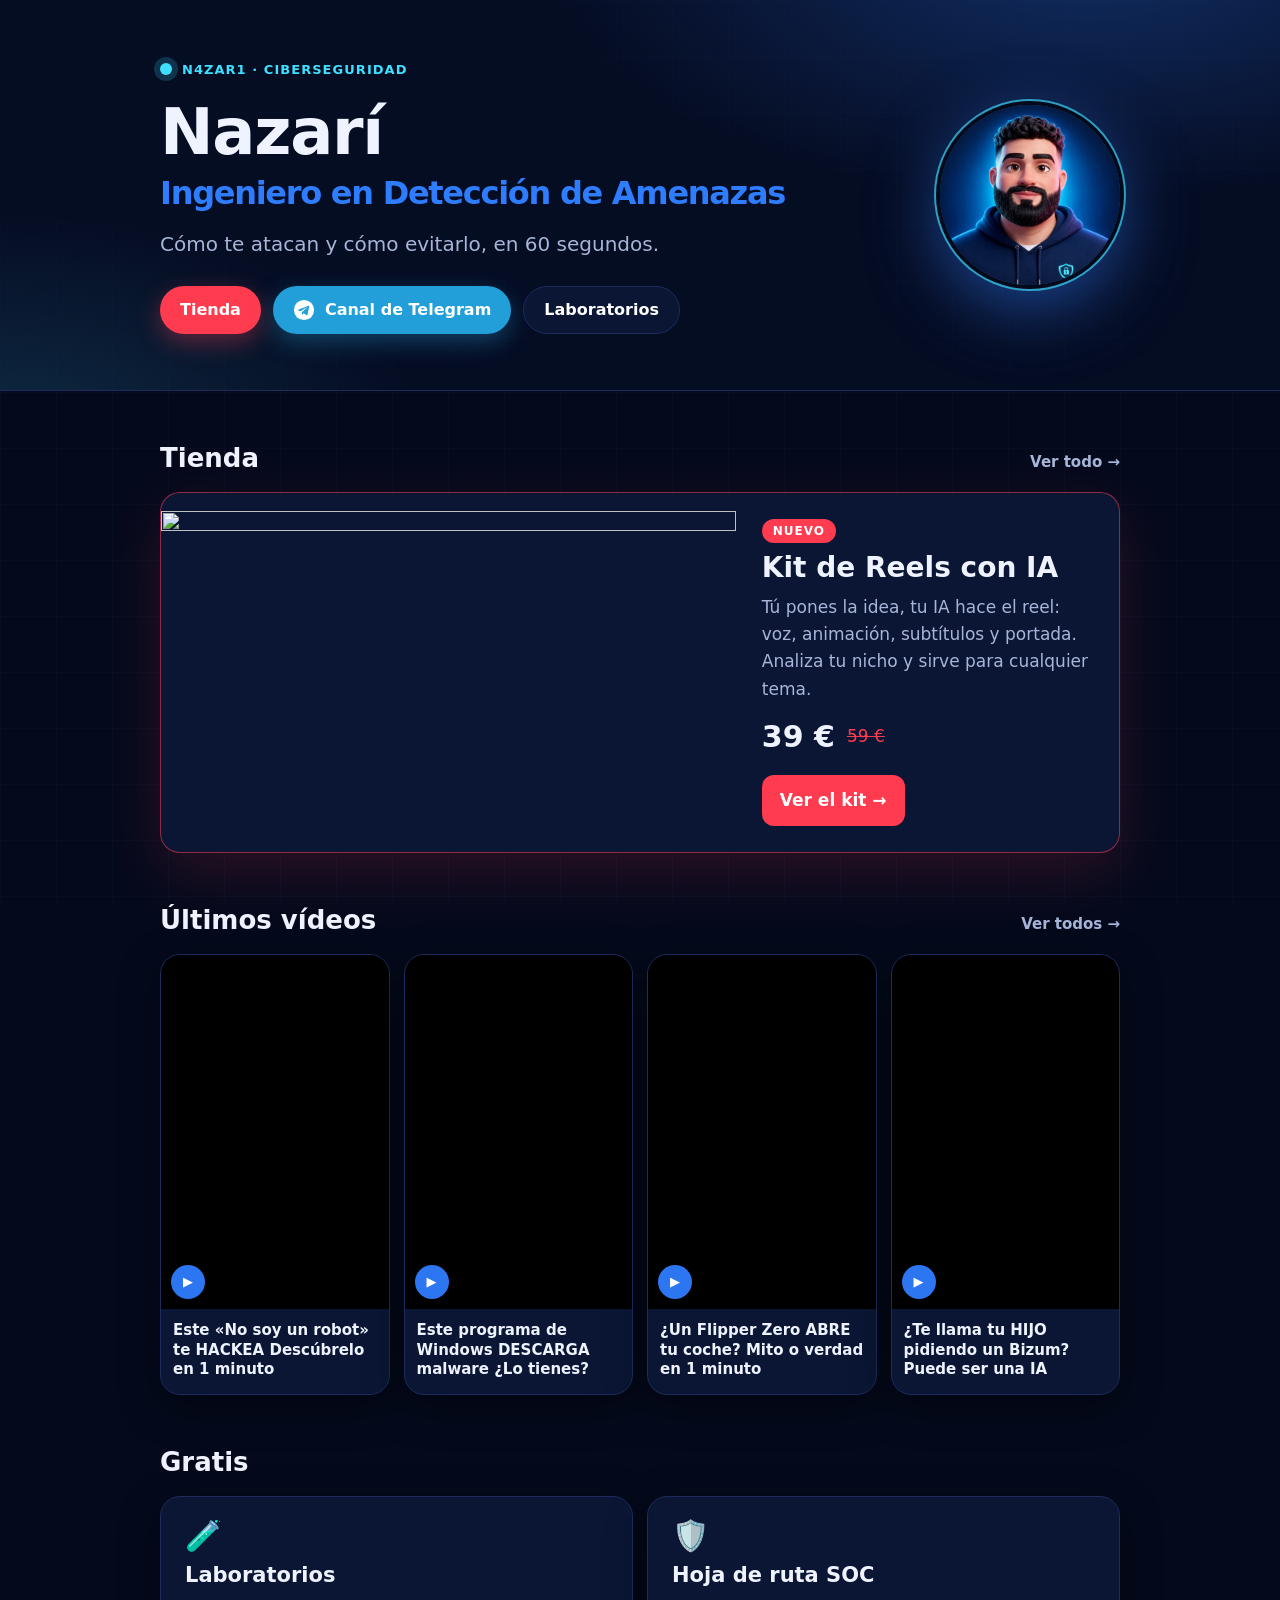
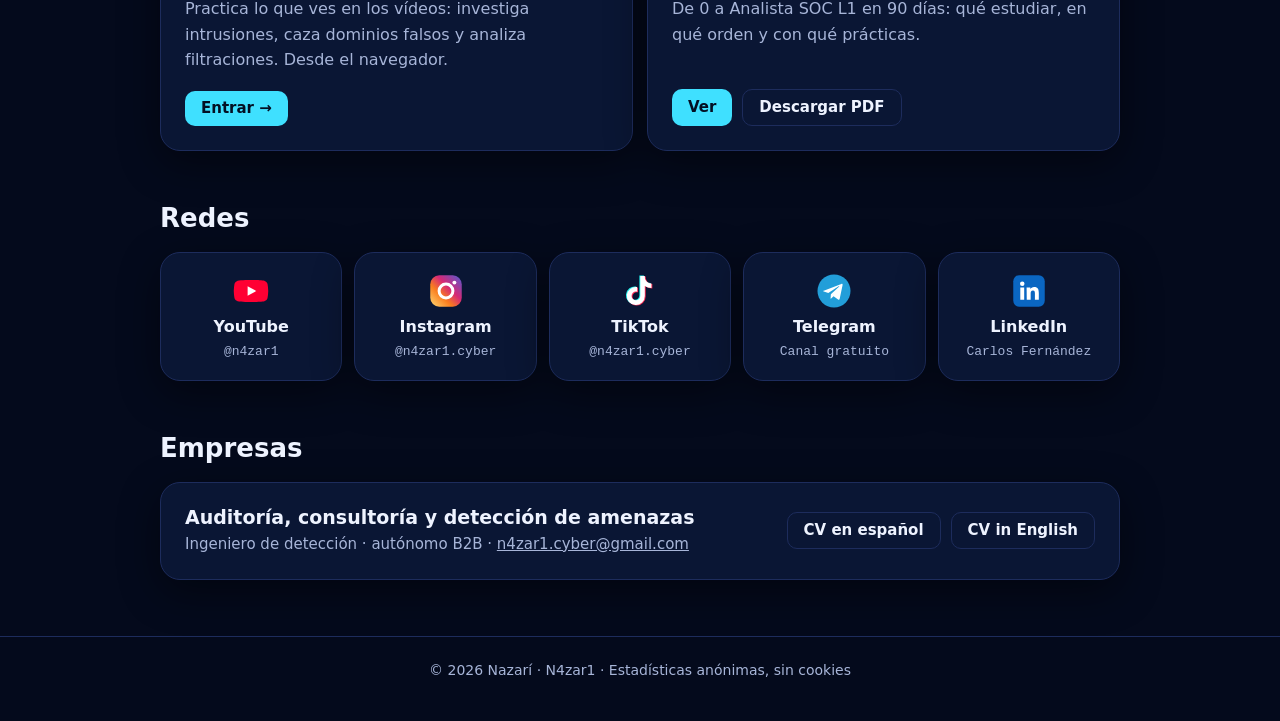
==== index.html @ 0780bef1 "Texto del kit más preciso" ====
<!doctype html>
<html lang="es">
<head>
<meta charset="utf-8">
<meta name="viewport" content="width=device-width, initial-scale=1">
<meta name='impact-site-verification' value='f41924f3-2e8a-45d0-9e8c-96499b9d3143'>
<title>Nazarí · Ciberseguridad</title>
<meta name="description" content="Nazarí, Ingeniero en Detección de Amenazas. Cómo te atacan y cómo evitarlo, en vídeos de 60 segundos. Tienda, laboratorios prácticos y canal de Telegram.">
<meta property="og:title" content="Nazarí · Ciberseguridad">
<meta property="og:description" content="Cómo te atacan y cómo evitarlo, en 60 segundos. Vídeos, laboratorios prácticos y tienda.">
<meta property="og:type" content="website">
<meta name="theme-color" content="#040a1c">
<link rel="icon" type="image/png" href="assets/favicon.png">
<meta property="og:image" content="https://n4zar1.com/assets/avatar.jpg">
<style>
:root{
  color-scheme: dark;
  /* marca: azul noche del avatar + azul eléctrico + cian del escudo */
  --ink:#040a1c; --panel:#0a1634; --panel2:#0f1c3d; --line:#1d2c5c;
  --fg:#eef3ff; --muted:#a7b5d8; --blue:#2f7dff; --cyan:#3fe0ff; --red:#ff3b4f; --tg:#229ed9;
  --font:system-ui,-apple-system,"Segoe UI",Roboto,sans-serif;
  --mono:ui-monospace,"Cascadia Code",Consolas,monospace;
  --sombra:0 12px 40px rgba(0,0,0,.45);
}
*{box-sizing:border-box}
html,body{margin:0}
body{background:var(--ink);color:var(--fg);font:400 17px/1.6 var(--font);min-height:100vh;position:relative;z-index:0}
body::before{content:"";position:fixed;inset:0;pointer-events:none;opacity:.45;z-index:-1;
  background-image:linear-gradient(rgba(120,160,255,.08) 1px,transparent 1px),linear-gradient(90deg,rgba(120,160,255,.08) 1px,transparent 1px);
  background-size:56px 56px;animation:rejilla 12s linear infinite}
@keyframes rejilla{to{background-position:0 56px,56px 0}}
@keyframes pulso{50%{box-shadow:0 0 0 12px rgba(63,224,255,0)}}
a{color:inherit}
:focus-visible{outline:3px solid var(--cyan);outline-offset:3px;border-radius:8px}
.envoltura{max-width:1000px;margin:0 auto;padding:0 20px}

/* ---------- cabecera */
.hero{border-bottom:1px solid var(--line);background:radial-gradient(900px 400px at 85% -10%,rgba(47,125,255,.28),transparent 60%),radial-gradient(700px 360px at 0% 110%,rgba(63,224,255,.14),transparent 60%),rgba(7,16,41,.6)}
.hero .envoltura{display:grid;grid-template-columns:minmax(0,1fr) auto;gap:40px;align-items:center;padding-top:56px;padding-bottom:56px}
.tag{display:inline-flex;align-items:center;gap:10px;font:900 13px/1 var(--font);letter-spacing:.08em;color:var(--cyan)}
.tag i{width:12px;height:12px;border-radius:50%;background:var(--cyan);box-shadow:0 0 0 6px rgba(63,224,255,.18);animation:pulso 2s ease-in-out infinite}
h1{margin:16px 0 0;font:800 clamp(42px,7vw,64px)/1.04 var(--font);letter-spacing:-.02em}
h1 span{display:block;margin-top:8px;font-size:.5em;line-height:1.2;color:var(--blue)}
.lede{margin:16px 0 0;max-width:44ch;font-size:20px;color:var(--muted)}
.accesos{display:flex;flex-wrap:wrap;gap:12px;margin-top:26px}
.boton{display:inline-flex;align-items:center;gap:10px;min-height:48px;padding:0 20px;border-radius:999px;text-decoration:none;font:800 16px/1 var(--font);color:#fff;transition:transform .15s,filter .15s}
.boton:hover{transform:translateY(-2px);filter:brightness(1.1)}
.boton svg{width:22px;height:22px;flex:0 0 auto}
.boton.rojo{background:var(--red);box-shadow:0 8px 24px rgba(255,59,79,.35)}
.boton.azul{background:var(--tg);box-shadow:0 8px 24px rgba(34,158,217,.35)}
.boton.borde{background:var(--panel);border:1px solid var(--line)}
.av{width:180px;height:180px;border-radius:50%;object-fit:cover;box-shadow:0 0 0 4px var(--ink),0 0 0 6px rgba(63,224,255,.65),0 20px 70px rgba(47,125,255,.55)}

/* ---------- secciones */
section{padding:52px 0 0}
h2{margin:0 0 18px;font:800 26px/1.2 var(--font);display:flex;align-items:baseline;justify-content:space-between;gap:12px}
h2 a{font:600 15px/1 var(--font);color:var(--muted);text-decoration:none}
h2 a:hover{color:var(--fg)}
.tarjeta{background:var(--panel);border:1px solid var(--line);border-radius:20px;box-shadow:var(--sombra);text-decoration:none;transition:transform .15s,border-color .15s}
a.tarjeta:hover{transform:translateY(-3px);border-color:var(--blue)}

/* tienda */
.producto{display:grid;grid-template-columns:minmax(0,1.2fr) minmax(0,.8fr);overflow:hidden;border:1.5px solid rgba(255,59,79,.55);box-shadow:0 20px 60px rgba(255,59,79,.16)}
.producto:hover{border-color:var(--red)!important;box-shadow:0 26px 70px rgba(255,59,79,.28)}
.producto img{width:100%;height:auto;aspect-ratio:16/9;display:block;align-self:center}
.producto .info{padding:26px;display:flex;flex-direction:column;justify-content:center;gap:10px}
.pildora{align-self:flex-start;background:var(--red);color:#fff;font:800 12px/1 var(--font);letter-spacing:.08em;padding:6px 11px;border-radius:999px}
.producto h3{margin:0;font:800 28px/1.1 var(--font)}
.producto p{margin:0;color:var(--muted)}
.precio{display:flex;align-items:center;gap:12px}
.precio b{font-size:30px;font-weight:900}
.precio s{color:var(--red)}
.producto .ver{align-self:flex-start;margin-top:4px;background:var(--red);color:#fff;font-weight:800;padding:12px 18px;border-radius:12px}

/* vídeos */
.vids{display:grid;grid-template-columns:repeat(4,minmax(0,1fr));gap:14px}
.vid{display:block;overflow:hidden}
.vid .th{aspect-ratio:9/14;background:#000 center 18%/cover no-repeat;position:relative}
.vid .th::after{content:"▶";position:absolute;left:10px;bottom:10px;width:34px;height:34px;border-radius:50%;display:grid;place-items:center;font-size:13px;color:#fff;background:rgba(47,125,255,.95)}
.vid b{display:block;padding:12px 12px 14px;font:700 15px/1.3 var(--font)}

/* gratis */
.dos{display:grid;grid-template-columns:repeat(2,minmax(0,1fr));gap:14px}
.recurso{display:flex;flex-direction:column;gap:8px;padding:24px}
.recurso .ic{font-size:30px;line-height:1}
.recurso h3{margin:4px 0 0;font:800 21px/1.2 var(--font)}
.recurso p{margin:0;color:var(--muted);font-size:16px}
.recurso .acciones{display:flex;flex-wrap:wrap;gap:10px;margin-top:auto;padding-top:10px}
.recurso .acciones a,.recurso .cta{display:inline-flex;align-items:center;padding:10px 16px;border-radius:10px;font:800 15px/1 var(--font);text-decoration:none;color:#031024;background:var(--cyan)}
.recurso .acciones a.sec{background:transparent;color:var(--fg);border:1px solid var(--line)}

/* redes */
.redes{display:grid;grid-template-columns:repeat(5,minmax(0,1fr));gap:12px}
.red{display:flex;flex-direction:column;align-items:center;gap:8px;padding:20px 10px;text-align:center}
.red svg{width:36px;height:36px}
.red b{font:700 16px/1.2 var(--font)}
.red span{font:500 13px/1.2 var(--mono);color:var(--muted)}

/* empresas */
.empresas{display:flex;flex-wrap:wrap;align-items:center;justify-content:space-between;gap:14px 20px;padding:22px 24px}
.empresas b{display:block;font:800 19px/1.3 var(--font)}
.empresas span{color:var(--muted);font-size:15px}
.empresas nav{display:flex;flex-wrap:wrap;gap:10px}
.empresas nav a{padding:10px 16px;border-radius:10px;border:1px solid var(--line);text-decoration:none;font:700 15px/1 var(--font)}
.empresas nav a:hover{border-color:var(--cyan)}

.foot{margin-top:56px;padding:22px 0 40px;border-top:1px solid var(--line);color:var(--muted);font-size:14px;text-align:center}

@media (max-width:820px){
  .hero .envoltura{grid-template-columns:minmax(0,1fr);gap:20px;padding-top:40px;padding-bottom:40px}
  .av{order:-1;width:104px;height:104px}
  .producto,.dos{grid-template-columns:minmax(0,1fr)}
  .vids{grid-template-columns:repeat(2,minmax(0,1fr))}
  .redes{grid-template-columns:repeat(3,minmax(0,1fr))}
}
@media (max-width:420px){.boton{flex:1 1 auto;justify-content:center}}
@media (prefers-reduced-motion:reduce){*,*::before{transition:none!important;animation:none!important}}
</style>
</head>
<body>
<header class="hero">
  <div class="envoltura">
    <div>
      <span class="tag"><i></i>N4ZAR1 · CIBERSEGURIDAD</span>
      <h1>Nazarí<span>Ingeniero en Detección de Amenazas</span></h1>
      <p class="lede">Cómo te atacan y cómo evitarlo, en 60 segundos.</p>
      <nav class="accesos" aria-label="Accesos principales">
        <a class="boton rojo" data-goatcounter-click="hero-tienda" href="https://tienda.n4zar1.com">Tienda</a>
        <a class="boton azul" data-goatcounter-click="hero-telegram" href="https://t.me/+G8XGoQegW34wZTlk" target="_blank" rel="noopener">
          <svg viewBox="0 0 24 24" aria-hidden="true"><circle cx="12" cy="12" r="11" fill="#fff"/><path fill="#229ed9" d="M5.6 11.7 16.9 7.3c.5-.2 1 .1.8.9l-1.9 9c-.1.6-.5.8-1.1.5l-3-2.2-1.4 1.4c-.2.2-.3.3-.6.3l.2-3.1 5.6-5.1c.3-.2-.1-.3-.4-.1l-6.9 4.4-3-.9c-.6-.2-.7-.6.4-.7Z"/></svg>
          Canal de Telegram</a>
        <a class="boton borde" data-goatcounter-click="hero-labs" id="labsHero" href="https://labs.n4zar1.com">Laboratorios</a>
      </nav>
    </div>
    <img class="av" src="assets/avatar.jpg" alt="Avatar de Nazarí" width="180" height="180">
  </div>
</header>

<main class="envoltura">
  <section aria-labelledby="t-tienda">
    <h2 id="t-tienda">Tienda <a href="https://tienda.n4zar1.com" data-goatcounter-click="ver-tienda">Ver todo →</a></h2>
    <a class="tarjeta producto" data-goatcounter-click="ir-a-tienda" href="https://tienda.n4zar1.com/l/kit-reels">
      <img src="https://public-files.gumroad.com/asnqfwrcncjbta4nhe3srqcew16j" alt="" width="1280" height="720" loading="lazy">
      <div class="info">
        <span class="pildora">NUEVO</span>
        <h3>Kit de Reels con IA</h3>
        <p>Tú pones la idea, tu IA hace el reel: voz, animación, subtítulos y portada. Analiza tu nicho y sirve para cualquier tema.</p>
        <div class="precio"><b>39 €</b><s>59 €</s></div>
        <span class="ver">Ver el kit →</span>
      </div>
    </a>
  </section>

  <section aria-labelledby="t-videos">
    <h2 id="t-videos">Últimos vídeos <a href="https://www.youtube.com/@n4zar1/shorts" target="_blank" rel="noopener">Ver todos →</a></h2>
    <div class="vids" id="vids">
      <a class="tarjeta vid" href="https://www.youtube.com/shorts/WM3d7987-do" target="_blank" rel="noopener">
        <div class="th" style="background-image:url(https://i.ytimg.com/vi/WM3d7987-do/oar2.jpg),url(https://i.ytimg.com/vi/WM3d7987-do/hqdefault.jpg)"></div>
        <b>¿Alguien te ROBA el WIFI? Descúbrelo en 1 minuto</b>
      </a>
      <a class="tarjeta vid" href="https://www.youtube.com/shorts/Fmxf9dZAWzA" target="_blank" rel="noopener">
        <div class="th" style="background-image:url(https://i.ytimg.com/vi/Fmxf9dZAWzA/oar2.jpg),url(https://i.ytimg.com/vi/Fmxf9dZAWzA/hqdefault.jpg)"></div>
        <b>Cómo se HACKEA una empresa: las 7 fases de un ataque real</b>
      </a>
    </div>
  </section>

  <section aria-labelledby="t-gratis">
    <h2 id="t-gratis">Gratis</h2>
    <div class="dos">
      <a class="tarjeta recurso" data-goatcounter-click="ir-a-labs" id="labsLink" href="https://labs.n4zar1.com">
        <span class="ic">🧪</span>
        <h3>Laboratorios</h3>
        <p>Practica lo que ves en los vídeos: investiga intrusiones, caza dominios falsos y analiza filtraciones. Desde el navegador.</p>
        <span class="acciones"><span class="cta">Entrar →</span></span>
      </a>
      <div class="tarjeta recurso">
        <span class="ic">🛡️</span>
        <h3>Hoja de ruta SOC</h3>
        <p>De 0 a Analista SOC L1 en 90 días: qué estudiar, en qué orden y con qué prácticas.</p>
        <span class="acciones"><a data-goatcounter-click="ir-a-soc" href="soc/">Ver</a><a class="sec" data-goatcounter-click="soc-pdf-home" href="soc/hoja-de-ruta-analista-soc.pdf" download>Descargar PDF</a></span>
      </div>
    </div>
  </section>

  <section aria-labelledby="t-redes">
    <h2 id="t-redes">Redes</h2>
    <nav class="redes" aria-labelledby="t-redes">
      <a class="tarjeta red" data-goatcounter-click="red-youtube" href="https://www.youtube.com/@n4zar1" target="_blank" rel="noopener">
        <svg viewBox="0 0 24 24" aria-hidden="true"><path fill="#ff0033" d="M23 7.2a3 3 0 0 0-2.1-2.1C19 4.6 12 4.6 12 4.6s-7 0-8.9.5A3 3 0 0 0 1 7.2 31 31 0 0 0 .5 12 31 31 0 0 0 1 16.8a3 3 0 0 0 2.1 2.1c1.9.5 8.9.5 8.9.5s7 0 8.9-.5a3 3 0 0 0 2.1-2.1 31 31 0 0 0 .5-4.8 31 31 0 0 0-.5-4.8Z"/><path fill="#fff" d="m9.75 15.1 5.8-3.1-5.8-3.1v6.2Z"/></svg>
        <b>YouTube</b><span>@n4zar1</span>
      </a>
      <a class="tarjeta red" data-goatcounter-click="red-instagram" href="https://www.instagram.com/n4zar1.cyber/" target="_blank" rel="noopener">
        <svg viewBox="0 0 24 24" aria-hidden="true"><defs><linearGradient id="ig" x1="0" y1="1" x2="1" y2="0"><stop offset="0" stop-color="#feda75"/><stop offset=".35" stop-color="#fa7e1e"/><stop offset=".6" stop-color="#d62976"/><stop offset="1" stop-color="#4f5bd5"/></linearGradient></defs><rect x="1.5" y="1.5" width="21" height="21" rx="6" fill="url(#ig)"/><circle cx="12" cy="12" r="4.6" fill="none" stroke="#fff" stroke-width="2"/><circle cx="17.6" cy="6.4" r="1.3" fill="#fff"/></svg>
        <b>Instagram</b><span>@n4zar1.cyber</span>
      </a>
      <a class="tarjeta red" data-goatcounter-click="red-tiktok" href="https://www.tiktok.com/@n4zar1.cyber" target="_blank" rel="noopener">
        <svg viewBox="0 0 24 24" aria-hidden="true"><path fill="#25f4ee" d="M15.2 2h-3v13.3a2.9 2.9 0 1 1-2.9-2.9c.3 0 .5 0 .8.1V9.4a6 6 0 1 0 5.1 5.9V8.6a7.6 7.6 0 0 0 4.4 1.4V7a4.4 4.4 0 0 1-4.4-5Z" transform="translate(-.6 -.4)"/><path fill="#fe2c55" d="M15.2 2h-3v13.3a2.9 2.9 0 1 1-2.9-2.9c.3 0 .5 0 .8.1V9.4a6 6 0 1 0 5.1 5.9V8.6a7.6 7.6 0 0 0 4.4 1.4V7a4.4 4.4 0 0 1-4.4-5Z" transform="translate(.6 .4)"/><path fill="#fff" d="M15.2 2h-3v13.3a2.9 2.9 0 1 1-2.9-2.9c.3 0 .5 0 .8.1V9.4a6 6 0 1 0 5.1 5.9V8.6a7.6 7.6 0 0 0 4.4 1.4V7a4.4 4.4 0 0 1-4.4-5Z"/></svg>
        <b>TikTok</b><span>@n4zar1.cyber</span>
      </a>
      <a class="tarjeta red" data-goatcounter-click="red-telegram" href="https://t.me/+G8XGoQegW34wZTlk" target="_blank" rel="noopener">
        <svg viewBox="0 0 24 24" aria-hidden="true"><circle cx="12" cy="12" r="11" fill="#229ed9"/><path fill="#fff" d="M5.6 11.7 16.9 7.3c.5-.2 1 .1.8.9l-1.9 9c-.1.6-.5.8-1.1.5l-3-2.2-1.4 1.4c-.2.2-.3.3-.6.3l.2-3.1 5.6-5.1c.3-.2-.1-.3-.4-.1l-6.9 4.4-3-.9c-.6-.2-.7-.6.4-.7Z"/></svg>
        <b>Telegram</b><span>Canal gratuito</span>
      </a>
      <a class="tarjeta red" data-goatcounter-click="red-linkedin" href="https://linkedin.com/in/n4zar1" target="_blank" rel="noopener">
        <svg viewBox="0 0 24 24" aria-hidden="true"><rect x="1.5" y="1.5" width="21" height="21" rx="4" fill="#0a66c2"/><path fill="#fff" d="M6.2 9.6h2.6v8.2H6.2zM7.5 5.6a1.5 1.5 0 1 1 0 3 1.5 1.5 0 0 1 0-3ZM10.4 9.6h2.5v1.1h.04c.35-.66 1.2-1.36 2.47-1.36 2.64 0 3.13 1.74 3.13 4v4.46h-2.6v-3.96c0-.94-.02-2.16-1.32-2.16-1.32 0-1.52 1.03-1.52 2.09v4.03h-2.6z"/></svg>
        <b>LinkedIn</b><span>Carlos Fernández</span>
      </a>
    </nav>
  </section>

  <section aria-labelledby="t-empresas">
    <h2 id="t-empresas">Empresas</h2>
    <div class="tarjeta empresas">
      <div><b>Auditoría, consultoría y detección de amenazas</b><span>Ingeniero de detección · autónomo B2B · <a data-goatcounter-click="contacto-email" href="mailto:n4zar1.cyber@gmail.com">n4zar1.cyber@gmail.com</a></span></div>
      <nav aria-label="Currículum"><a data-goatcounter-click="cv-es" href="cv/es.html" lang="es">CV en español</a><a data-goatcounter-click="cv-en" href="cv/" lang="en">CV in English</a></nav>
    </div>
  </section>
</main>

<footer class="foot">© <span id="yr">2026</span> Nazarí · N4zar1 · Estadísticas anónimas, sin cookies</footer>

<script>
document.getElementById('yr').textContent = new Date().getFullYear();
// En la vista previa local (sin dominio) los enlaces a los labs apuntan a la carpeta local.
if (!/n4zar1\.com$/.test(location.hostname)) ['labsLink', 'labsHero'].forEach(id => document.getElementById(id).href = '../labs/index.html');
// Últimos vídeos: una GitHub Action actualiza videos.json cada 30 min desde el feed de YouTube.
fetch('videos.json?t=' + Date.now()).then(r => r.json()).then(vs => {
  const box = document.getElementById('vids');
  box.replaceChildren(...vs.slice(0, 4).map(v => {
    const a = document.createElement('a');
    a.className = 'tarjeta vid'; a.target = '_blank'; a.rel = 'noopener';
    a.href = 'https://www.youtube.com/shorts/' + v.id;
    a.dataset.goatcounterClick = 'video-' + v.id;
    const th = document.createElement('div'); th.className = 'th';
    th.style.backgroundImage = `url(https://i.ytimg.com/vi/${v.id}/oar2.jpg),url(https://i.ytimg.com/vi/${v.id}/hqdefault.jpg)`;
    const b = document.createElement('b'); b.textContent = v.titulo;
    a.append(th, b); return a;
  }));
}).catch(() => {});
</script>
<script data-goatcounter="https://n4zar1.goatcounter.com/count" async src="https://gc.zgo.at/count.js"></script>
</body>
</html>
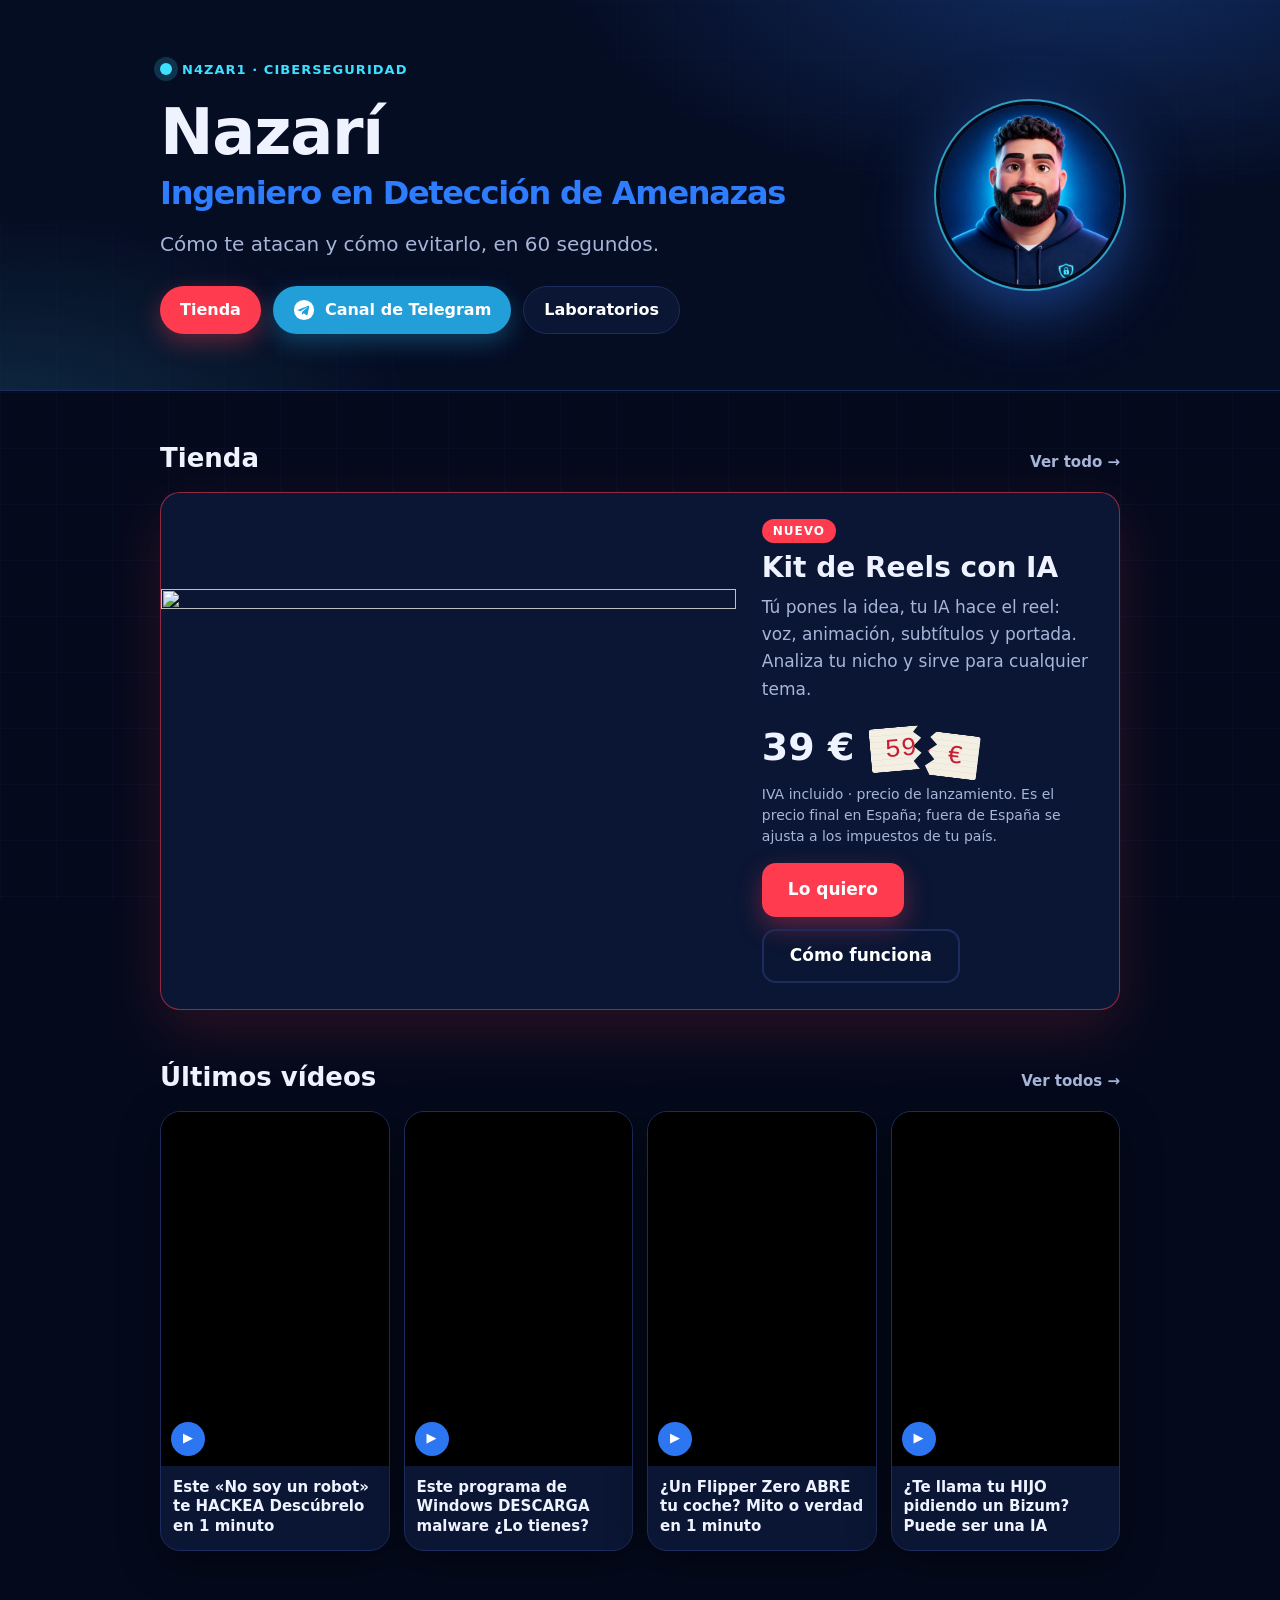
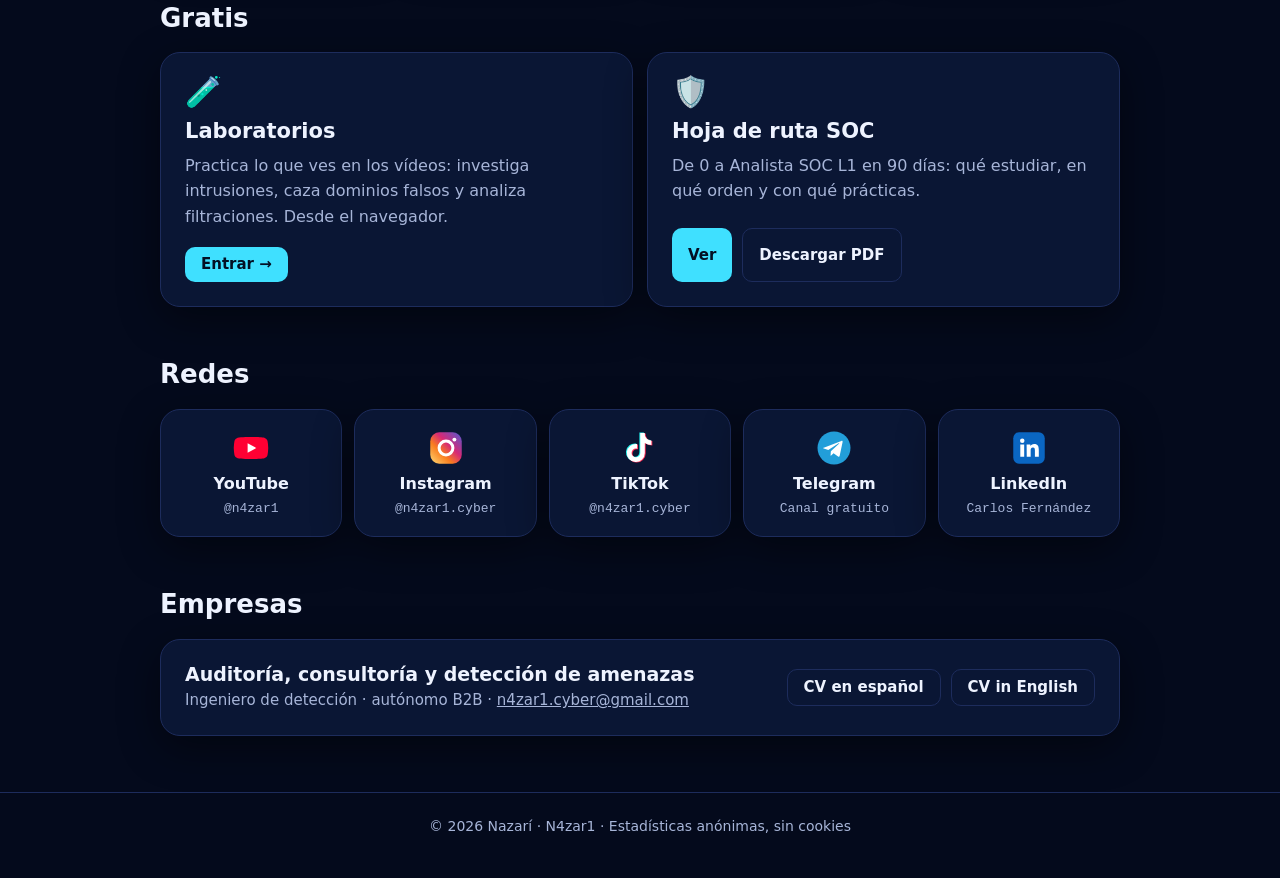
==== commit 2a68210b: "Tarjeta del kit con precio roto y botones Lo quiero / Cómo funciona" ====
--- a/index.html
+++ b/index.html
@@ -67,10 +67,21 @@
 .pildora{align-self:flex-start;background:var(--red);color:#fff;font:800 12px/1 var(--font);letter-spacing:.08em;padding:6px 11px;border-radius:999px}
 .producto h3{margin:0;font:800 28px/1.1 var(--font)}
 .producto p{margin:0;color:var(--muted)}
-.precio{display:flex;align-items:center;gap:12px}
-.precio b{font-size:30px;font-weight:900}
-.precio s{color:var(--red)}
-.producto .ver{align-self:flex-start;margin-top:4px;background:var(--red);color:#fff;font-weight:800;padding:12px 18px;border-radius:12px}
+.producto>a{display:block;align-self:center}
+.precio{display:flex;align-items:center;flex-wrap:wrap;gap:6px 14px;margin-top:4px}
+.precio b{font-size:38px;font-weight:900}
+.precio small{flex-basis:100%;color:var(--muted);font-size:14px;line-height:1.5}
+.roto{position:relative;display:inline-block;margin:0 6px;font-size:26px;line-height:1}
+.roto .mitad{display:block;padding:9px 15px;background:#f4efe3;color:#c81e33;border-radius:4px;box-shadow:0 6px 14px rgba(0,0,0,.35);font-family:var(--mono);letter-spacing:.02em;
+  background-image:repeating-linear-gradient(0deg,rgba(0,0,0,.035) 0 1px,transparent 1px 6px)}
+.roto .izq{clip-path:polygon(0 0,53% 0,47% 14%,55% 29%,46% 46%,54% 63%,45% 80%,51% 100%,0 100%);transform:rotate(-5deg) translateX(-4px)}
+.roto .der{position:absolute;inset:0;clip-path:polygon(53% 0,100% 0,100% 100%,51% 100%,45% 80%,54% 63%,46% 46%,55% 29%,47% 14%);transform:translate(10px,6px) rotate(7deg)}
+.solo-lector{position:absolute;width:1px;height:1px;overflow:hidden;clip:rect(0 0 0 0);white-space:nowrap}
+.acciones{display:flex;flex-wrap:wrap;gap:12px;margin-top:6px}
+.acciones a{display:inline-flex;align-items:center;justify-content:center;min-height:54px;padding:0 26px;border-radius:14px;font:800 17px/1 var(--font);text-decoration:none;color:#fff;transition:transform .15s,box-shadow .15s}
+.acciones a:hover{transform:translateY(-2px)}
+.acciones .quiero{background:var(--red);box-shadow:0 10px 26px rgba(255,59,79,.35)}
+.acciones .como{background:transparent;border:2px solid var(--line)}
 
 /* vídeos */
 .vids{display:grid;grid-template-columns:repeat(4,minmax(0,1fr));gap:14px}
@@ -139,16 +150,19 @@
 <main class="envoltura">
   <section aria-labelledby="t-tienda">
     <h2 id="t-tienda">Tienda <a href="https://tienda.n4zar1.com" data-goatcounter-click="ver-tienda">Ver todo →</a></h2>
-    <a class="tarjeta producto" data-goatcounter-click="ir-a-tienda" href="https://tienda.n4zar1.com/l/kit-reels">
-      <img src="https://public-files.gumroad.com/asnqfwrcncjbta4nhe3srqcew16j" alt="" width="1280" height="720" loading="lazy">
+    <div class="tarjeta producto">
+      <a href="https://n4zar1.gumroad.com/l/kit-reels" data-goatcounter-click="ir-a-tienda" tabindex="-1"><img src="https://public-files.gumroad.com/asnqfwrcncjbta4nhe3srqcew16j" alt="" width="1280" height="720" loading="lazy"></a>
       <div class="info">
         <span class="pildora">NUEVO</span>
         <h3>Kit de Reels con IA</h3>
         <p>Tú pones la idea, tu IA hace el reel: voz, animación, subtítulos y portada. Analiza tu nicho y sirve para cualquier tema.</p>
-        <div class="precio"><b>39 €</b><s>59 €</s></div>
-        <span class="ver">Ver el kit →</span>
+        <div class="precio"><b>39 €</b><span class="roto"><span class="solo-lector">Antes 59 €</span><span class="mitad izq" aria-hidden="true">59 €</span><span class="mitad der" aria-hidden="true">59 €</span></span><small>IVA incluido · precio de lanzamiento. Es el precio final en España; fuera de España se ajusta a los impuestos de tu país.</small></div>
+        <div class="acciones">
+          <a class="quiero" href="https://n4zar1.gumroad.com/l/kit-reels" data-goatcounter-click="ir-a-tienda">Lo quiero</a>
+          <a class="como" href="https://n4zar1.gumroad.com/l/kit-reels#como-funciona" data-goatcounter-click="como-funciona">Cómo funciona</a>
+        </div>
       </div>
-    </a>
+    </div>
   </section>
 
   <section aria-labelledby="t-videos">
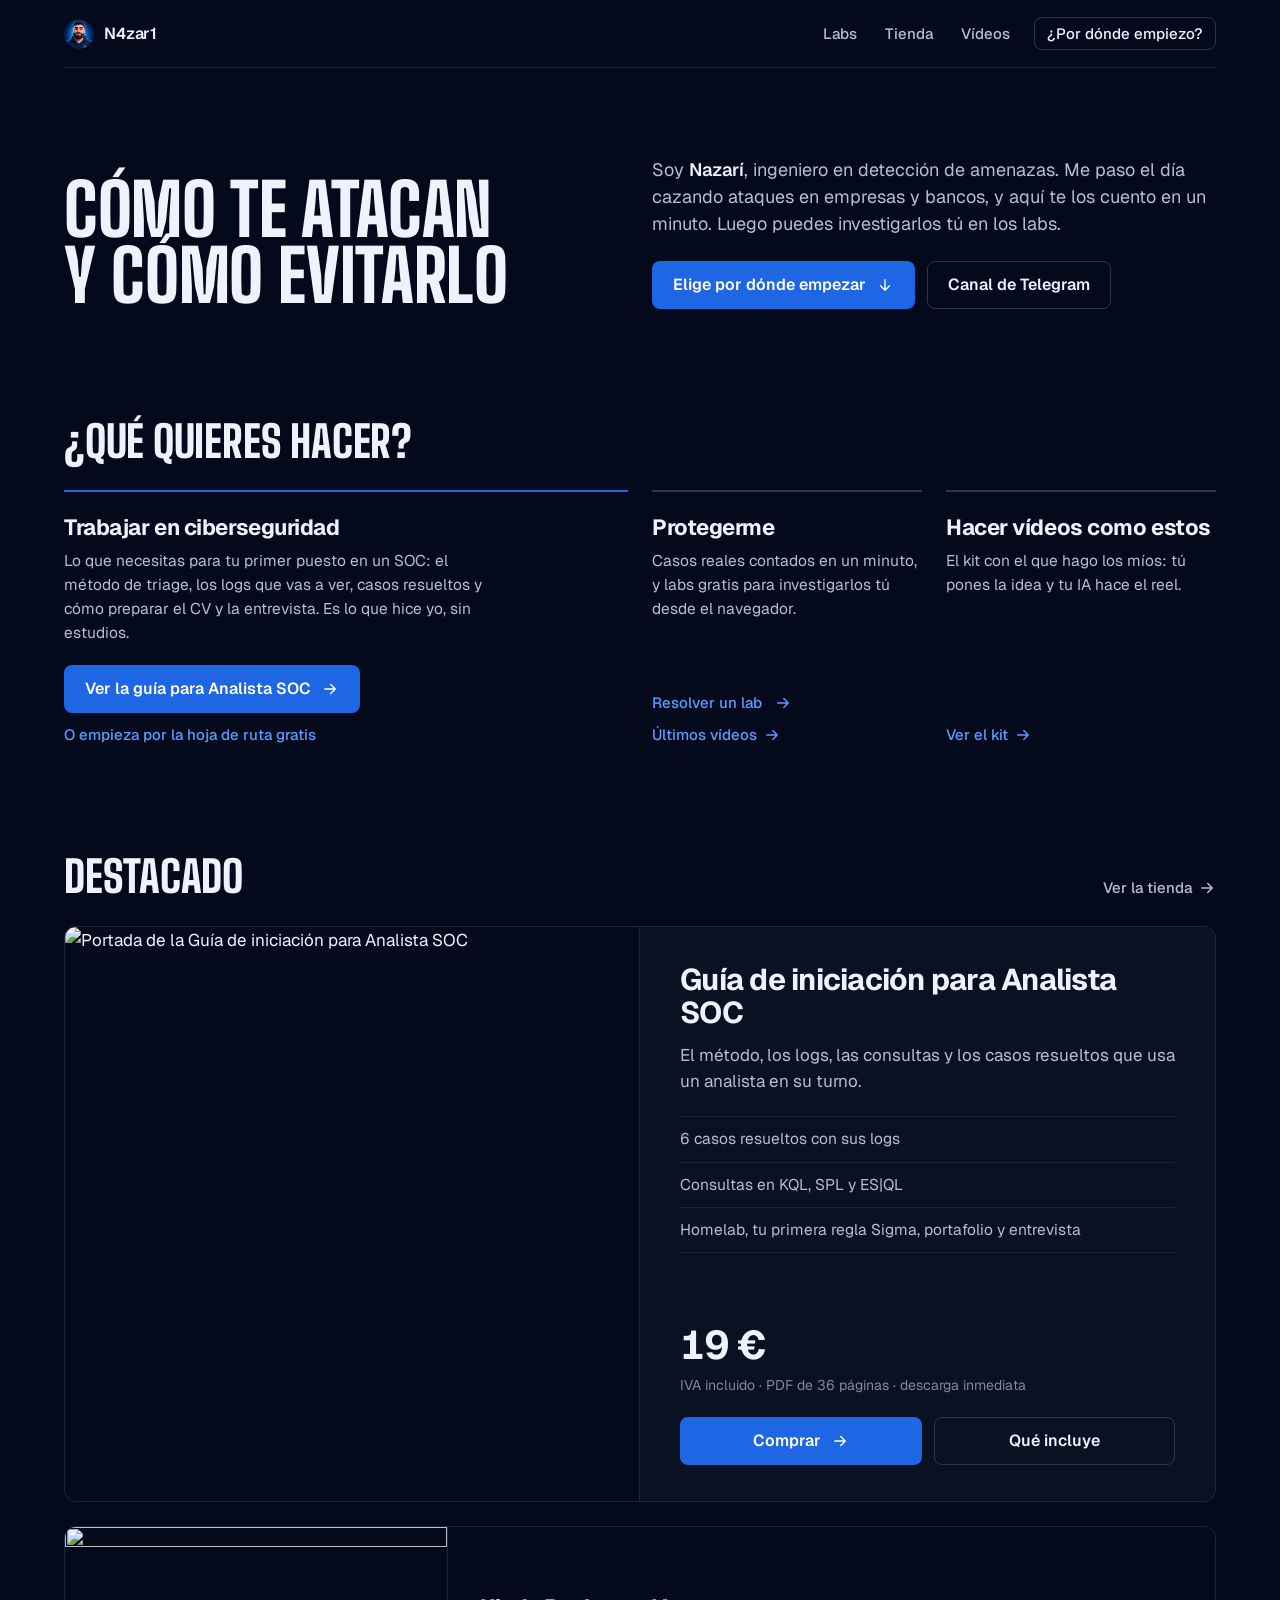
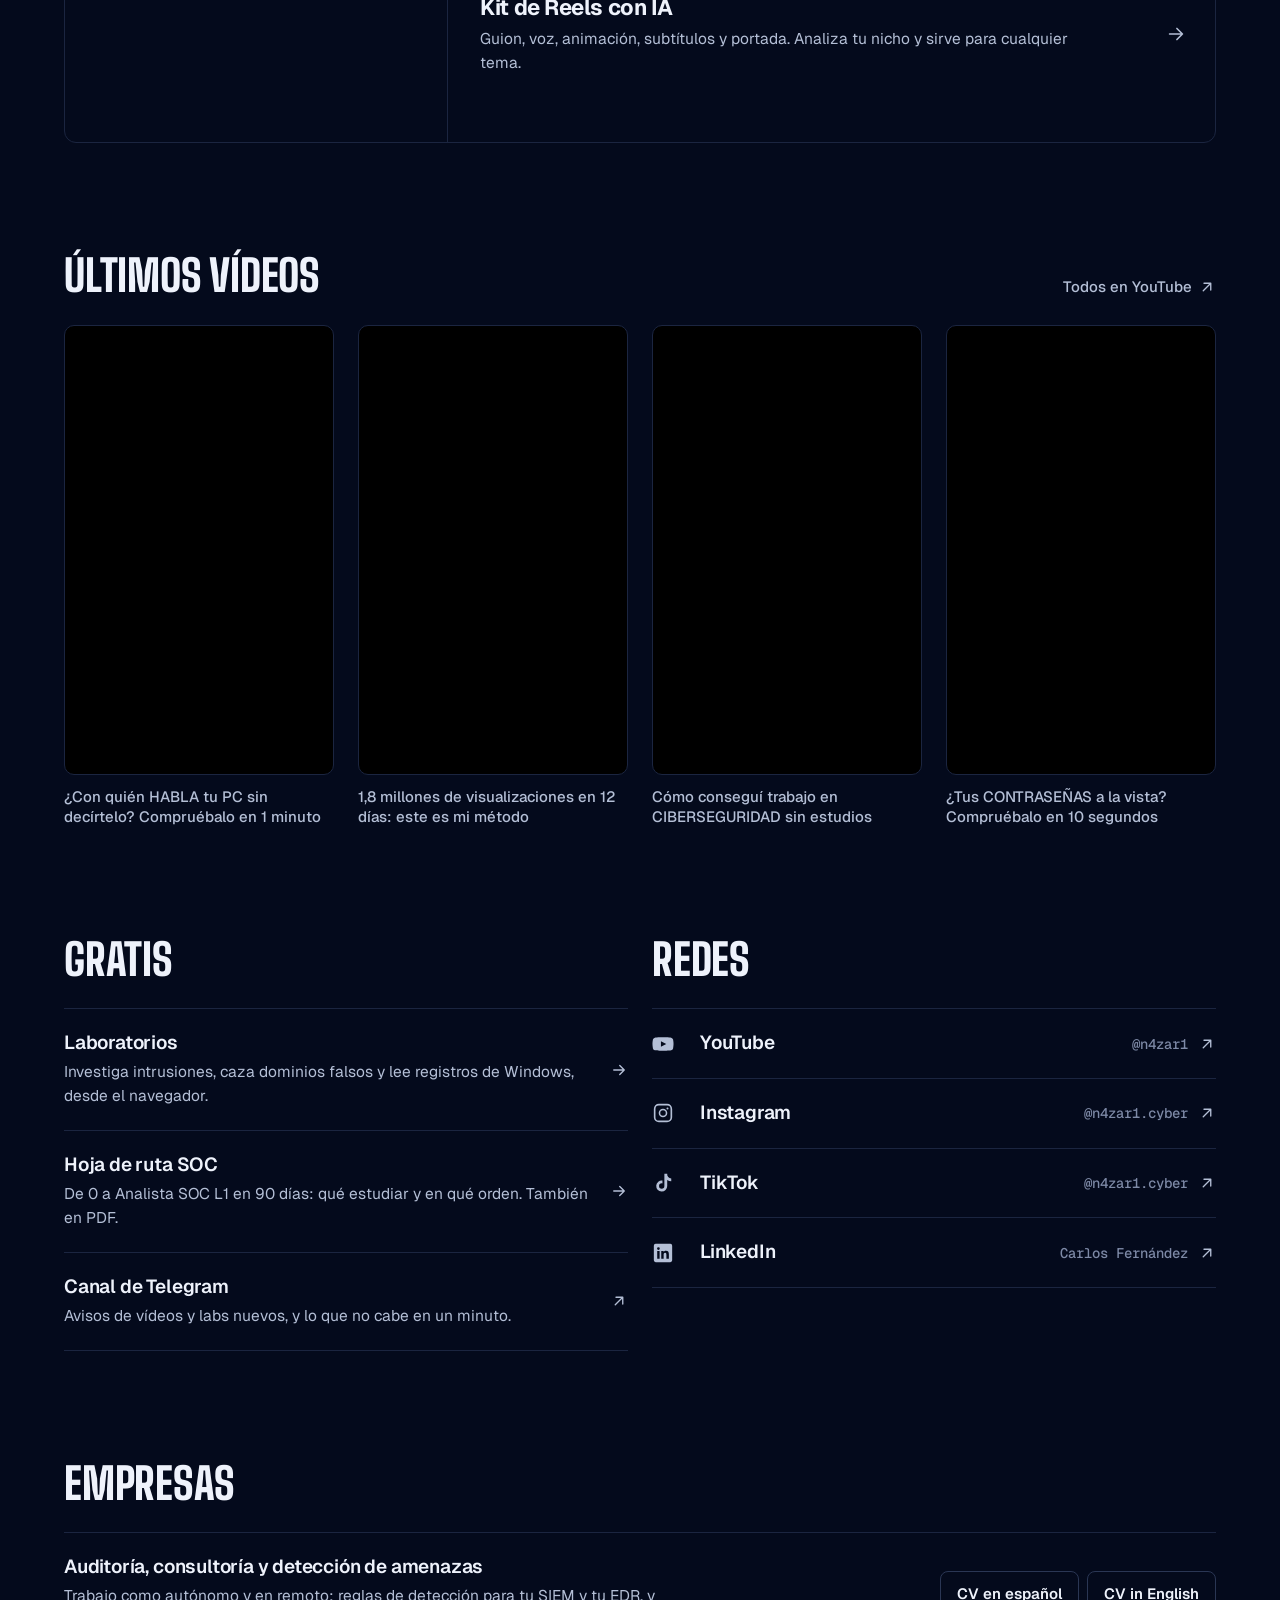
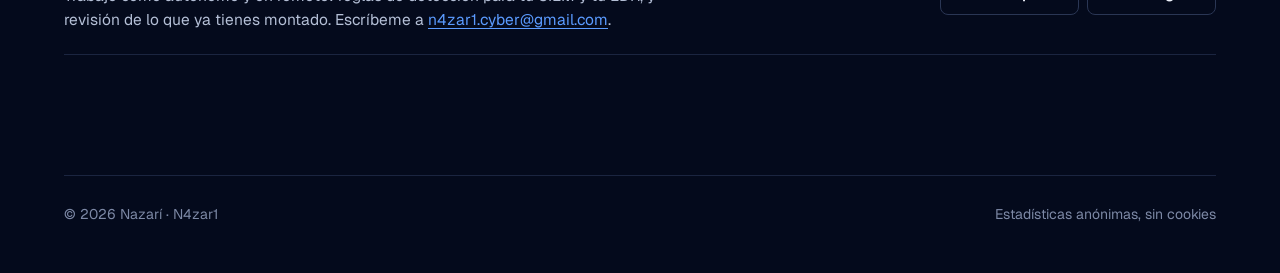
==== commit 9406f985: "Rediseño: caminos, guía destacada con compra en la web y rejilla alineada" ====
--- a/index.html
+++ b/index.html
@@ -5,245 +5,346 @@
 <meta name="viewport" content="width=device-width, initial-scale=1">
 <meta name='impact-site-verification' value='f41924f3-2e8a-45d0-9e8c-96499b9d3143'>
 <title>Nazarí · Ciberseguridad</title>
-<meta name="description" content="Nazarí, Ingeniero en Detección de Amenazas. Cómo te atacan y cómo evitarlo, en vídeos de 60 segundos. Tienda, laboratorios prácticos y canal de Telegram.">
+<meta name="description" content="Nazarí, Ingeniero en Detección de Amenazas. Cómo te atacan y cómo evitarlo, en vídeos de un minuto. Laboratorios gratis, guía para Analista SOC y canal de Telegram.">
 <meta property="og:title" content="Nazarí · Ciberseguridad">
-<meta property="og:description" content="Cómo te atacan y cómo evitarlo, en 60 segundos. Vídeos, laboratorios prácticos y tienda.">
+<meta property="og:description" content="Cómo te atacan y cómo evitarlo, en un minuto. Vídeos, laboratorios gratis y tienda.">
 <meta property="og:type" content="website">
 <meta name="theme-color" content="#040a1c">
 <link rel="icon" type="image/png" href="assets/favicon.png">
 <meta property="og:image" content="https://n4zar1.com/assets/avatar.jpg">
+<link rel="preconnect" href="https://fonts.googleapis.com">
+<link rel="preconnect" href="https://fonts.gstatic.com" crossorigin>
+<link rel="stylesheet" href="https://fonts.googleapis.com/css2?family=Big+Shoulders:opsz,wght@10..72,700..900&family=Geist:wght@400..700&family=Geist+Mono:wght@400;500&display=swap">
 <style>
 :root{
   color-scheme: dark;
-  /* marca: azul noche del avatar + azul eléctrico + cian del escudo */
-  --ink:#040a1c; --panel:#0a1634; --panel2:#0f1c3d; --line:#1d2c5c;
-  --fg:#eef3ff; --muted:#a7b5d8; --blue:#2f7dff; --cyan:#3fe0ff; --red:#ff3b4f; --tg:#229ed9;
-  --font:system-ui,-apple-system,"Segoe UI",Roboto,sans-serif;
-  --mono:ui-monospace,"Cascadia Code",Consolas,monospace;
-  --sombra:0 12px 40px rgba(0,0,0,.45);
+  --bg:#040a1c; --s1:#0a1122; --s2:#0f172b; --line:#1b2540; --line2:#2a3654;
+  --fg:#eef2fb; --fg2:#b4bfd6; --fg3:#7d89a6;
+  --azul:#1f66e5; --azul-h:#1859d1; --azul-a:#144bb3; --enlace:#5b9bff; --cian:#3fe0ff;
+  --display:"Big Shoulders",Impact,"Arial Narrow",sans-serif;
+  --texto:Geist,system-ui,-apple-system,"Segoe UI",Roboto,sans-serif;
+  --mono:"Geist Mono",ui-monospace,Consolas,monospace;
+  --t:160ms cubic-bezier(.2,.7,.2,1);
+  --gap:24px;
 }
 *{box-sizing:border-box}
 html,body{margin:0}
-body{background:var(--ink);color:var(--fg);font:400 17px/1.6 var(--font);min-height:100vh;position:relative;z-index:0}
-body::before{content:"";position:fixed;inset:0;pointer-events:none;opacity:.45;z-index:-1;
-  background-image:linear-gradient(rgba(120,160,255,.08) 1px,transparent 1px),linear-gradient(90deg,rgba(120,160,255,.08) 1px,transparent 1px);
-  background-size:56px 56px;animation:rejilla 12s linear infinite}
-@keyframes rejilla{to{background-position:0 56px,56px 0}}
-@keyframes pulso{50%{box-shadow:0 0 0 12px rgba(63,224,255,0)}}
-a{color:inherit}
-:focus-visible{outline:3px solid var(--cyan);outline-offset:3px;border-radius:8px}
-.envoltura{max-width:1000px;margin:0 auto;padding:0 20px}
-
-/* ---------- cabecera */
-.hero{border-bottom:1px solid var(--line);background:radial-gradient(900px 400px at 85% -10%,rgba(47,125,255,.28),transparent 60%),radial-gradient(700px 360px at 0% 110%,rgba(63,224,255,.14),transparent 60%),rgba(7,16,41,.6)}
-.hero .envoltura{display:grid;grid-template-columns:minmax(0,1fr) auto;gap:40px;align-items:center;padding-top:56px;padding-bottom:56px}
-.tag{display:inline-flex;align-items:center;gap:10px;font:900 13px/1 var(--font);letter-spacing:.08em;color:var(--cyan)}
-.tag i{width:12px;height:12px;border-radius:50%;background:var(--cyan);box-shadow:0 0 0 6px rgba(63,224,255,.18);animation:pulso 2s ease-in-out infinite}
-h1{margin:16px 0 0;font:800 clamp(42px,7vw,64px)/1.04 var(--font);letter-spacing:-.02em}
-h1 span{display:block;margin-top:8px;font-size:.5em;line-height:1.2;color:var(--blue)}
-.lede{margin:16px 0 0;max-width:44ch;font-size:20px;color:var(--muted)}
-.accesos{display:flex;flex-wrap:wrap;gap:12px;margin-top:26px}
-.boton{display:inline-flex;align-items:center;gap:10px;min-height:48px;padding:0 20px;border-radius:999px;text-decoration:none;font:800 16px/1 var(--font);color:#fff;transition:transform .15s,filter .15s}
-.boton:hover{transform:translateY(-2px);filter:brightness(1.1)}
-.boton svg{width:22px;height:22px;flex:0 0 auto}
-.boton.rojo{background:var(--red);box-shadow:0 8px 24px rgba(255,59,79,.35)}
-.boton.azul{background:var(--tg);box-shadow:0 8px 24px rgba(34,158,217,.35)}
-.boton.borde{background:var(--panel);border:1px solid var(--line)}
-.av{width:180px;height:180px;border-radius:50%;object-fit:cover;box-shadow:0 0 0 4px var(--ink),0 0 0 6px rgba(63,224,255,.65),0 20px 70px rgba(47,125,255,.55)}
-
-/* ---------- secciones */
-section{padding:52px 0 0}
-h2{margin:0 0 18px;font:800 26px/1.2 var(--font);display:flex;align-items:baseline;justify-content:space-between;gap:12px}
-h2 a{font:600 15px/1 var(--font);color:var(--muted);text-decoration:none}
-h2 a:hover{color:var(--fg)}
-.tarjeta{background:var(--panel);border:1px solid var(--line);border-radius:20px;box-shadow:var(--sombra);text-decoration:none;transition:transform .15s,border-color .15s}
-a.tarjeta:hover{transform:translateY(-3px);border-color:var(--blue)}
-
-/* tienda */
-.producto{display:grid;grid-template-columns:minmax(0,1.2fr) minmax(0,.8fr);overflow:hidden;border:1.5px solid rgba(255,59,79,.55);box-shadow:0 20px 60px rgba(255,59,79,.16)}
-.producto:hover{border-color:var(--red)!important;box-shadow:0 26px 70px rgba(255,59,79,.28)}
-.producto img{width:100%;height:auto;aspect-ratio:16/9;display:block;align-self:center}
-.producto .info{padding:26px;display:flex;flex-direction:column;justify-content:center;gap:10px}
-.pildora{align-self:flex-start;background:var(--red);color:#fff;font:800 12px/1 var(--font);letter-spacing:.08em;padding:6px 11px;border-radius:999px}
-.producto h3{margin:0;font:800 28px/1.1 var(--font)}
-.producto p{margin:0;color:var(--muted)}
-.producto>a{display:block;align-self:center}
-.precio{display:flex;align-items:center;flex-wrap:wrap;gap:6px 14px;margin-top:4px}
-.precio b{font-size:38px;font-weight:900}
-.precio small{flex-basis:100%;color:var(--muted);font-size:14px;line-height:1.5}
-.roto{position:relative;display:inline-block;margin:0 6px;font-size:26px;line-height:1}
-.roto .mitad{display:block;padding:9px 15px;background:#f4efe3;color:#c81e33;border-radius:4px;box-shadow:0 6px 14px rgba(0,0,0,.35);font-family:var(--mono);letter-spacing:.02em;
-  background-image:repeating-linear-gradient(0deg,rgba(0,0,0,.035) 0 1px,transparent 1px 6px)}
-.roto .izq{clip-path:polygon(0 0,53% 0,47% 14%,55% 29%,46% 46%,54% 63%,45% 80%,51% 100%,0 100%);transform:rotate(-5deg) translateX(-4px)}
-.roto .der{position:absolute;inset:0;clip-path:polygon(53% 0,100% 0,100% 100%,51% 100%,45% 80%,54% 63%,46% 46%,55% 29%,47% 14%);transform:translate(10px,6px) rotate(7deg)}
+html{scroll-behavior:smooth}
+body{background:var(--bg);color:var(--fg);font:400 17px/1.55 var(--texto);-webkit-font-smoothing:antialiased;text-rendering:optimizeLegibility}
+::selection{background:var(--azul);color:#fff}
+a{color:inherit;text-decoration:none}
+img{display:block;max-width:100%}
+:focus-visible{outline:2px solid var(--cian);outline-offset:3px;border-radius:6px}
+.env{max-width:1200px;margin:0 auto;padding:0 24px}
 .solo-lector{position:absolute;width:1px;height:1px;overflow:hidden;clip:rect(0 0 0 0);white-space:nowrap}
-.acciones{display:flex;flex-wrap:wrap;gap:12px;margin-top:6px}
-.acciones a{display:inline-flex;align-items:center;justify-content:center;min-height:54px;padding:0 26px;border-radius:14px;font:800 17px/1 var(--font);text-decoration:none;color:#fff;transition:transform .15s,box-shadow .15s}
-.acciones a:hover{transform:translateY(-2px)}
-.acciones .quiero{background:var(--red);box-shadow:0 10px 26px rgba(255,59,79,.35)}
-.acciones .como{background:transparent;border:2px solid var(--line)}
+svg.i{width:18px;height:18px;flex:0 0 auto;fill:none;stroke:currentColor;stroke-width:1.8;stroke-linecap:round;stroke-linejoin:round;transition:transform var(--t)}
+.rejilla{display:grid;grid-template-columns:repeat(12,minmax(0,1fr));gap:var(--gap)}
+
+/* barra */
+.barra{display:flex;align-items:center;justify-content:space-between;gap:16px;height:68px;border-bottom:1px solid var(--line)}
+.marca{display:flex;align-items:center;gap:10px;font:600 16px/1 var(--texto);letter-spacing:-.01em}
+.marca img{width:30px;height:30px;border-radius:50%}
+.barra nav{display:flex;align-items:center;gap:4px}
+.barra nav a{padding:8px 12px;border-radius:8px;color:var(--fg2);font:500 15px/1 var(--texto);transition:color var(--t),background-color var(--t)}
+.barra nav a:hover{color:var(--fg);background:var(--s1)}
+.barra nav a:active{background:var(--s2)}
+.barra nav a.empiezo{margin-left:8px;color:var(--fg);border:1px solid var(--line2)}
+.barra nav a.empiezo:hover{border-color:#3a4769}
+
+/* botones */
+.btn{display:inline-flex;align-items:center;justify-content:center;gap:10px;min-height:48px;padding:0 20px;border-radius:8px;font:600 16px/1 var(--texto);border:1px solid transparent;cursor:pointer;transition:background-color var(--t),border-color var(--t),transform var(--t)}
+.btn:active{transform:translateY(1px) scale(.99)}
+.btn:hover svg.i{transform:translateX(3px)}
+.btn.pri{background:var(--azul);color:#fff}
+.btn.pri:hover{background:var(--azul-h)}
+.btn.pri:active{background:var(--azul-a)}
+.btn.sec{background:transparent;border-color:var(--line2);color:var(--fg)}
+.btn.sec:hover{background:var(--s1);border-color:#3a4769}
+.enl{display:inline-flex;align-items:center;gap:6px;color:var(--enlace);font:500 15px/1.3 var(--texto);transition:color var(--t)}
+.enl:hover{color:var(--fg)}
+.enl:hover svg.i{transform:translateX(3px)}
+
+/* portada */
+.hero{align-items:end;padding:88px 0 0}
+.hero h1{grid-column:1/7;margin:0;font:800 clamp(44px,5.6vw,76px)/.92 var(--display);letter-spacing:-.005em;text-transform:uppercase;text-wrap:balance}
+.hero .lado{grid-column:7/13}
+.autor{margin:0;color:var(--fg2);font-size:18px;line-height:1.5;max-width:48ch}
+.autor b{color:var(--fg);font-weight:600}
+.acciones{display:flex;flex-wrap:wrap;align-items:center;gap:12px;margin-top:24px}
+
+/* secciones */
+section{padding-top:112px}
+.cab{display:flex;flex-wrap:wrap;align-items:baseline;justify-content:space-between;gap:16px;margin-bottom:28px}
+h2{margin:0;font:800 clamp(32px,3.4vw,44px)/.95 var(--display);text-transform:uppercase;letter-spacing:-.005em}
+.cab a{display:inline-flex;align-items:center;gap:6px;color:var(--fg2);font:500 15px/1 var(--texto);transition:color var(--t)}
+.cab a:hover{color:var(--fg)}
+.cab a:hover svg.i{transform:translateX(3px)}
+
+/* caminos: el de trabajo, que lleva a la guía, ocupa la mitad */
+.camino{border-top:2px solid var(--line2);padding-top:22px;display:flex;flex-direction:column}
+.camino.ancho{grid-column:span 6;border-top-color:var(--azul)}
+.camino.estr{grid-column:span 3}
+.camino h3{margin:0;font:700 22px/1.2 var(--texto);letter-spacing:-.02em}
+.camino p{margin:8px 0 0;color:var(--fg2);font-size:15.5px;max-width:44ch}
+.camino .pasos{margin-top:auto;padding-top:20px;display:flex;flex-direction:column;align-items:flex-start;gap:12px}
+.camino.ancho .pasos{flex-direction:row;flex-wrap:wrap;align-items:center;gap:12px 20px}
+.camino .num{font:500 13px/1 var(--mono);color:var(--fg3)}
+
+/* destacado */
+.destacado{border:1px solid var(--line);border-radius:12px;overflow:hidden;background:var(--s1);align-items:stretch;gap:0}
+.destacado .img{grid-column:1/7;border-right:1px solid var(--line);background:#050b1d;display:flex;align-items:center}
+.destacado .img img{width:100%;height:100%;aspect-ratio:1;object-fit:cover}
+.destacado .info{grid-column:7/13;padding:36px 40px;display:flex;flex-direction:column}
+.destacado h3{margin:0;font:700 30px/1.12 var(--texto);letter-spacing:-.025em}
+.destacado .info>p{margin:12px 0 0;color:var(--fg2)}
+.destacado ul{margin:22px 0 0;padding:0;list-style:none;border-top:1px solid var(--line)}
+.destacado li{padding:10px 0;border-bottom:1px solid var(--line);color:var(--fg2);font-size:15.5px}
+.precio{display:flex;align-items:baseline;flex-wrap:wrap;gap:4px 12px;margin-top:auto;padding-top:28px}
+.precio b{font:700 40px/1 var(--texto);letter-spacing:-.03em;font-variant-numeric:tabular-nums}
+.precio small{flex-basis:100%;margin-top:6px;color:var(--fg3);font-size:14px}
+.destacado .acciones{display:grid;grid-template-columns:repeat(2,minmax(0,1fr));margin-top:20px}
+
+/* kit: fila horizontal */
+.kit{margin-top:var(--gap);border:1px solid var(--line);border-radius:12px;overflow:hidden;align-items:center;gap:0;transition:border-color var(--t),background-color var(--t)}
+.kit:hover{border-color:var(--line2);background:var(--s1)}
+.kit:active{background:var(--s2)}
+.kit img{grid-column:1/5;width:100%;height:auto;aspect-ratio:16/9;object-fit:cover;border-right:1px solid var(--line)}
+.kit div{grid-column:5/12;padding:24px 32px}
+.kit h3{margin:0;font:700 22px/1.2 var(--texto);letter-spacing:-.02em;transition:color var(--t)}
+.kit:hover h3{color:var(--enlace)}
+.kit p{margin:6px 0 0;color:var(--fg2);font-size:15.5px}
+.kit>svg.i{grid-column:12/13;justify-self:end;margin-right:28px;width:22px;height:22px;color:var(--fg2)}
+.kit:hover>svg.i{transform:translateX(4px);color:var(--fg)}
 
 /* vídeos */
-.vids{display:grid;grid-template-columns:repeat(4,minmax(0,1fr));gap:14px}
-.vid{display:block;overflow:hidden}
-.vid .th{aspect-ratio:9/14;background:#000 center 18%/cover no-repeat;position:relative}
-.vid .th::after{content:"▶";position:absolute;left:10px;bottom:10px;width:34px;height:34px;border-radius:50%;display:grid;place-items:center;font-size:13px;color:#fff;background:rgba(47,125,255,.95)}
-.vid b{display:block;padding:12px 12px 14px;font:700 15px/1.3 var(--font)}
-
-/* gratis */
-.dos{display:grid;grid-template-columns:repeat(2,minmax(0,1fr));gap:14px}
-.recurso{display:flex;flex-direction:column;gap:8px;padding:24px}
-.recurso .ic{font-size:30px;line-height:1}
-.recurso h3{margin:4px 0 0;font:800 21px/1.2 var(--font)}
-.recurso p{margin:0;color:var(--muted);font-size:16px}
-.recurso .acciones{display:flex;flex-wrap:wrap;gap:10px;margin-top:auto;padding-top:10px}
-.recurso .acciones a,.recurso .cta{display:inline-flex;align-items:center;padding:10px 16px;border-radius:10px;font:800 15px/1 var(--font);text-decoration:none;color:#031024;background:var(--cyan)}
-.recurso .acciones a.sec{background:transparent;color:var(--fg);border:1px solid var(--line)}
-
-/* redes */
-.redes{display:grid;grid-template-columns:repeat(5,minmax(0,1fr));gap:12px}
-.red{display:flex;flex-direction:column;align-items:center;gap:8px;padding:20px 10px;text-align:center}
-.red svg{width:36px;height:36px}
-.red b{font:700 16px/1.2 var(--font)}
-.red span{font:500 13px/1.2 var(--mono);color:var(--muted)}
-
-/* empresas */
-.empresas{display:flex;flex-wrap:wrap;align-items:center;justify-content:space-between;gap:14px 20px;padding:22px 24px}
-.empresas b{display:block;font:800 19px/1.3 var(--font)}
-.empresas span{color:var(--muted);font-size:15px}
-.empresas nav{display:flex;flex-wrap:wrap;gap:10px}
-.empresas nav a{padding:10px 16px;border-radius:10px;border:1px solid var(--line);text-decoration:none;font:700 15px/1 var(--font)}
-.empresas nav a:hover{border-color:var(--cyan)}
-
-.foot{margin-top:56px;padding:22px 0 40px;border-top:1px solid var(--line);color:var(--muted);font-size:14px;text-align:center}
-
-@media (max-width:820px){
-  .hero .envoltura{grid-template-columns:minmax(0,1fr);gap:20px;padding-top:40px;padding-bottom:40px}
-  .av{order:-1;width:104px;height:104px}
-  .producto,.dos{grid-template-columns:minmax(0,1fr)}
+.vids{display:grid;grid-template-columns:repeat(4,minmax(0,1fr));gap:var(--gap);align-items:start}
+.vid .th{aspect-ratio:9/15;border-radius:10px;background:#000 center 18%/cover no-repeat;border:1px solid var(--line);transition:border-color var(--t),opacity var(--t)}
+.vid:hover .th{border-color:var(--line2);opacity:.9}
+.vid:active .th{opacity:.8}
+.vid b{display:block;margin-top:12px;font:500 15px/1.35 var(--texto);color:var(--fg2);transition:color var(--t)}
+.vid:hover b{color:var(--fg)}
+
+/* filas */
+.filas{border-top:1px solid var(--line)}
+.fila{display:grid;grid-template-columns:minmax(0,1fr) auto;align-items:center;gap:20px;padding:22px 0;border-bottom:1px solid var(--line)}
+.fila b{display:block;font:600 19px/1.3 var(--texto);letter-spacing:-.01em;transition:color var(--t)}
+.fila p{margin:4px 0 0;color:var(--fg2);font-size:15.5px;max-width:62ch}
+a.fila:hover b{color:var(--enlace)}
+a.fila:active{opacity:.8}
+.fila .der{display:flex;align-items:center;gap:10px;color:var(--fg3);font:500 14px/1 var(--mono)}
+.fila .der svg.i{color:var(--fg2)}
+a.fila:hover .der svg.i{transform:translateX(4px);color:var(--fg)}
+.fila nav{display:flex;flex-wrap:wrap;gap:8px}
+.fila nav a{min-height:44px;font-size:15px;padding:0 16px}
+.mitad{grid-column:span 6}
+.redes .fila{grid-template-columns:28px minmax(0,1fr) auto}
+.redes svg.logo{width:22px;height:22px;fill:currentColor;color:var(--fg2)}
+.correo{color:var(--enlace);text-decoration:underline;text-underline-offset:3px;text-decoration-thickness:1px;transition:color var(--t)}
+.correo:hover{color:var(--fg)}
+
+.pie{margin-top:120px;padding:28px 0 48px;border-top:1px solid var(--line);display:flex;flex-wrap:wrap;justify-content:space-between;gap:8px 24px;color:var(--fg3);font-size:14px}
+
+@media (max-width:960px){
+  .hero h1,.hero .lado{grid-column:1/-1}
+  .hero{padding-top:64px;gap:20px}
+  .camino.ancho{grid-column:1/-1}
+  .camino.estr{grid-column:span 6}
+  .destacado .img,.destacado .info{grid-column:1/-1}
+  .destacado .img{border-right:0;border-bottom:1px solid var(--line)}
   .vids{grid-template-columns:repeat(2,minmax(0,1fr))}
-  .redes{grid-template-columns:repeat(3,minmax(0,1fr))}
+  .mitad{grid-column:1/-1}
+  .mitad+.mitad{padding-top:72px}
 }
-@media (max-width:420px){.boton{flex:1 1 auto;justify-content:center}}
-@media (prefers-reduced-motion:reduce){*,*::before{transition:none!important;animation:none!important}}
+@media (max-width:640px){
+  .env{padding:0 16px}
+  :root{--gap:16px}
+  .barra nav a.opc{display:none}
+  .hero{padding-top:48px}
+  .hero h1{font-size:clamp(40px,12vw,56px)}
+  .autor{font-size:17px}
+  .acciones .btn{flex:1 1 100%}
+  section{padding-top:80px}
+  .camino.estr{grid-column:1/-1}
+  .camino{padding-top:18px}
+  .camino .pasos{padding-top:16px}
+  .destacado .info{padding:24px 20px}
+  .destacado h3{font-size:24px}
+  .destacado .acciones{grid-template-columns:minmax(0,1fr)}
+  .kit img{grid-column:1/-1;border-right:0;border-bottom:1px solid var(--line)}
+  .kit div{grid-column:1/12;padding:20px}
+  .kit>svg.i{grid-column:12/13;margin-right:16px}
+  .fila{grid-template-columns:minmax(0,1fr)}
+  .fila .der{display:none}
+  .redes .fila{grid-template-columns:28px minmax(0,1fr)}
+}
+@media (prefers-reduced-motion:reduce){*{transition:none!important}html{scroll-behavior:auto}}
 </style>
 </head>
 <body>
-<header class="hero">
-  <div class="envoltura">
-    <div>
-      <span class="tag"><i></i>N4ZAR1 · CIBERSEGURIDAD</span>
-      <h1>Nazarí<span>Ingeniero en Detección de Amenazas</span></h1>
-      <p class="lede">Cómo te atacan y cómo evitarlo, en 60 segundos.</p>
-      <nav class="accesos" aria-label="Accesos principales">
-        <a class="boton rojo" data-goatcounter-click="hero-tienda" href="https://tienda.n4zar1.com">Tienda</a>
-        <a class="boton azul" data-goatcounter-click="hero-telegram" href="https://t.me/+G8XGoQegW34wZTlk" target="_blank" rel="noopener">
-          <svg viewBox="0 0 24 24" aria-hidden="true"><circle cx="12" cy="12" r="11" fill="#fff"/><path fill="#229ed9" d="M5.6 11.7 16.9 7.3c.5-.2 1 .1.8.9l-1.9 9c-.1.6-.5.8-1.1.5l-3-2.2-1.4 1.4c-.2.2-.3.3-.6.3l.2-3.1 5.6-5.1c.3-.2-.1-.3-.4-.1l-6.9 4.4-3-.9c-.6-.2-.7-.6.4-.7Z"/></svg>
-          Canal de Telegram</a>
-        <a class="boton borde" data-goatcounter-click="hero-labs" id="labsHero" href="https://labs.n4zar1.com">Laboratorios</a>
-      </nav>
-    </div>
-    <img class="av" src="assets/avatar.jpg" alt="Avatar de Nazarí" width="180" height="180">
-  </div>
-</header>
-
-<main class="envoltura">
-  <section aria-labelledby="t-tienda">
-    <h2 id="t-tienda">Tienda <a href="https://tienda.n4zar1.com" data-goatcounter-click="ver-tienda">Ver todo →</a></h2>
-    <div class="tarjeta producto">
-      <a href="https://n4zar1.gumroad.com/l/kit-reels" data-goatcounter-click="ir-a-tienda" tabindex="-1"><img src="https://public-files.gumroad.com/asnqfwrcncjbta4nhe3srqcew16j" alt="" width="1280" height="720" loading="lazy"></a>
-      <div class="info">
-        <span class="pildora">NUEVO</span>
-        <h3>Kit de Reels con IA</h3>
-        <p>Tú pones la idea, tu IA hace el reel: voz, animación, subtítulos y portada. Analiza tu nicho y sirve para cualquier tema.</p>
-        <div class="precio"><b>39 €</b><span class="roto"><span class="solo-lector">Antes 59 €</span><span class="mitad izq" aria-hidden="true">59 €</span><span class="mitad der" aria-hidden="true">59 €</span></span><small>IVA incluido · precio de lanzamiento. Es el precio final en España; fuera de España se ajusta a los impuestos de tu país.</small></div>
+<div class="env">
+  <header class="barra">
+    <a class="marca" href="./"><img src="assets/avatar.jpg" alt="" width="30" height="30">N4zar1</a>
+    <nav aria-label="Principal">
+      <a id="labsNav" class="opc" data-goatcounter-click="nav-labs" href="https://labs.n4zar1.com">Labs</a>
+      <a class="opc" data-goatcounter-click="nav-tienda" href="https://tienda.n4zar1.com">Tienda</a>
+      <a class="opc" href="#videos">Vídeos</a>
+      <a class="empiezo" data-goatcounter-click="nav-empiezo" href="#caminos">¿Por dónde empiezo?</a>
+    </nav>
+  </header>
+
+  <main>
+    <div class="rejilla hero">
+      <h1>Cómo te atacan y cómo evitarlo</h1>
+      <div class="lado">
+        <p class="autor">Soy <b>Nazarí</b>, ingeniero en detección de amenazas. Me paso el día cazando ataques en empresas y bancos, y aquí te los cuento en un minuto. Luego puedes investigarlos tú en los labs.</p>
         <div class="acciones">
-          <a class="quiero" href="https://n4zar1.gumroad.com/l/kit-reels" data-goatcounter-click="ir-a-tienda">Lo quiero</a>
-          <a class="como" href="https://n4zar1.gumroad.com/l/kit-reels#como-funciona" data-goatcounter-click="como-funciona">Cómo funciona</a>
+          <a class="btn pri" href="#caminos">Elige por dónde empezar <svg class="i" viewBox="0 0 24 24" aria-hidden="true"><path d="M12 5v14M6 13l6 6 6-6"/></svg></a>
+          <a class="btn sec" data-goatcounter-click="hero-telegram" href="https://t.me/+G8XGoQegW34wZTlk" target="_blank" rel="noopener">Canal de Telegram</a>
         </div>
       </div>
     </div>
-  </section>
-
-  <section aria-labelledby="t-videos">
-    <h2 id="t-videos">Últimos vídeos <a href="https://www.youtube.com/@n4zar1/shorts" target="_blank" rel="noopener">Ver todos →</a></h2>
-    <div class="vids" id="vids">
-      <a class="tarjeta vid" href="https://www.youtube.com/shorts/WM3d7987-do" target="_blank" rel="noopener">
-        <div class="th" style="background-image:url(https://i.ytimg.com/vi/WM3d7987-do/oar2.jpg),url(https://i.ytimg.com/vi/WM3d7987-do/hqdefault.jpg)"></div>
-        <b>¿Alguien te ROBA el WIFI? Descúbrelo en 1 minuto</b>
+
+    <section id="caminos" aria-labelledby="t-caminos">
+      <div class="cab"><h2 id="t-caminos">¿Qué quieres hacer?</h2></div>
+      <div class="rejilla">
+        <div class="camino ancho">
+          <h3>Trabajar en ciberseguridad</h3>
+          <p>Lo que necesitas para tu primer puesto en un SOC: el método de triage, los logs que vas a ver, casos resueltos y cómo preparar el CV y la entrevista. Es lo que hice yo, sin estudios.</p>
+          <div class="pasos">
+            <a class="btn pri" data-goatcounter-click="camino-trabajo-guia" href="#destacado">Ver la guía para Analista SOC <svg class="i" viewBox="0 0 24 24" aria-hidden="true"><path d="M5 12h14M13 6l6 6-6 6"/></svg></a>
+            <a class="enl" data-goatcounter-click="camino-trabajo-hoja" href="soc/">O empieza por la hoja de ruta gratis</a>
+          </div>
+        </div>
+        <div class="camino estr">
+          <h3>Protegerme</h3>
+          <p>Casos reales contados en un minuto, y labs gratis para investigarlos tú desde el navegador.</p>
+          <div class="pasos">
+            <a class="enl" id="labsCamino" data-goatcounter-click="camino-labs" href="https://labs.n4zar1.com">Resolver un lab <span class="num" id="numLabs"></span> <svg class="i" viewBox="0 0 24 24" aria-hidden="true"><path d="M5 12h14M13 6l6 6-6 6"/></svg></a>
+            <a class="enl" href="#videos">Últimos vídeos <svg class="i" viewBox="0 0 24 24" aria-hidden="true"><path d="M5 12h14M13 6l6 6-6 6"/></svg></a>
+          </div>
+        </div>
+        <div class="camino estr">
+          <h3>Hacer vídeos como estos</h3>
+          <p>El kit con el que hago los míos: tú pones la idea y tu IA hace el reel.</p>
+          <div class="pasos">
+            <a class="enl" data-goatcounter-click="camino-kit" href="https://tienda.n4zar1.com/l/kit-reels">Ver el kit <svg class="i" viewBox="0 0 24 24" aria-hidden="true"><path d="M5 12h14M13 6l6 6-6 6"/></svg></a>
+          </div>
+        </div>
+      </div>
+    </section>
+
+    <section id="destacado" aria-labelledby="t-destacado">
+      <div class="cab"><h2 id="t-destacado">Destacado</h2><a href="https://tienda.n4zar1.com" data-goatcounter-click="ver-tienda">Ver la tienda <svg class="i" viewBox="0 0 24 24" aria-hidden="true"><path d="M5 12h14M13 6l6 6-6 6"/></svg></a></div>
+      <article class="rejilla destacado">
+        <a class="img" href="https://tienda.n4zar1.com/l/guia-soc" tabindex="-1" data-goatcounter-click="destacado-imagen"><img src="https://public-files.gumroad.com/f5x978rpgbp6193sf40t9es7k66h" alt="Portada de la Guía de iniciación para Analista SOC" width="600" height="600" loading="lazy"></a>
+        <div class="info">
+          <h3>Guía de iniciación para Analista SOC</h3>
+          <p>El método, los logs, las consultas y los casos resueltos que usa un analista en su turno.</p>
+          <ul><li>6 casos resueltos con sus logs</li><li>Consultas en KQL, SPL y ES|QL</li><li>Homelab, tu primera regla Sigma, portafolio y entrevista</li></ul>
+          <div class="precio"><b id="precioGuia">19 €</b><small>IVA incluido · PDF de 36 páginas · descarga inmediata</small></div>
+          <div class="acciones">
+            <a class="btn pri" data-goatcounter-click="destacado-comprar" href="https://n4zar1.gumroad.com/l/guia-soc?wanted=true" data-gumroad-overlay-checkout="true">Comprar <svg class="i" viewBox="0 0 24 24" aria-hidden="true"><path d="M5 12h14M13 6l6 6-6 6"/></svg></a>
+            <a class="btn sec" data-goatcounter-click="destacado-ver" href="https://tienda.n4zar1.com/l/guia-soc">Qué incluye</a>
+          </div>
+        </div>
+      </article>
+      <a class="rejilla kit" href="https://tienda.n4zar1.com/l/kit-reels" data-goatcounter-click="ir-a-tienda">
+        <img src="https://public-files.gumroad.com/asnqfwrcncjbta4nhe3srqcew16j" alt="" width="1280" height="720" loading="lazy">
+        <div><h3>Kit de Reels con IA</h3><p>Guion, voz, animación, subtítulos y portada. Analiza tu nicho y sirve para cualquier tema.</p></div>
+        <svg class="i" viewBox="0 0 24 24" aria-hidden="true"><path d="M5 12h14M13 6l6 6-6 6"/></svg>
       </a>
-      <a class="tarjeta vid" href="https://www.youtube.com/shorts/Fmxf9dZAWzA" target="_blank" rel="noopener">
-        <div class="th" style="background-image:url(https://i.ytimg.com/vi/Fmxf9dZAWzA/oar2.jpg),url(https://i.ytimg.com/vi/Fmxf9dZAWzA/hqdefault.jpg)"></div>
-        <b>Cómo se HACKEA una empresa: las 7 fases de un ataque real</b>
-      </a>
+    </section>
+
+    <section id="videos" aria-labelledby="t-videos">
+      <div class="cab"><h2 id="t-videos">Últimos vídeos</h2><a href="https://www.youtube.com/@n4zar1/shorts" target="_blank" rel="noopener">Todos en YouTube <svg class="i" viewBox="0 0 24 24" aria-hidden="true"><path d="M7 17 17 7M8 7h9v9"/></svg></a></div>
+      <div class="vids" id="vids">
+        <a class="vid" href="https://www.youtube.com/shorts/SetfaLckmMs" target="_blank" rel="noopener">
+          <div class="th" style="background-image:url(https://i.ytimg.com/vi/SetfaLckmMs/oar2.jpg),url(https://i.ytimg.com/vi/SetfaLckmMs/hqdefault.jpg)"></div>
+          <b>Este «No soy un robot» te HACKEA Descúbrelo en 1 minuto</b>
+        </a>
+        <a class="vid" href="https://www.youtube.com/shorts/5ofZLCuWKWc" target="_blank" rel="noopener">
+          <div class="th" style="background-image:url(https://i.ytimg.com/vi/5ofZLCuWKWc/oar2.jpg),url(https://i.ytimg.com/vi/5ofZLCuWKWc/hqdefault.jpg)"></div>
+          <b>Este programa de Windows DESCARGA malware ¿Lo tienes?</b>
+        </a>
+        <a class="vid" href="https://www.youtube.com/shorts/HC0tJ-QNlLM" target="_blank" rel="noopener">
+          <div class="th" style="background-image:url(https://i.ytimg.com/vi/HC0tJ-QNlLM/oar2.jpg),url(https://i.ytimg.com/vi/HC0tJ-QNlLM/hqdefault.jpg)"></div>
+          <b>¿Un Flipper Zero ABRE tu coche? Mito o verdad en 1 minuto</b>
+        </a>
+        <a class="vid" href="https://www.youtube.com/shorts/0VQETSJU53w" target="_blank" rel="noopener">
+          <div class="th" style="background-image:url(https://i.ytimg.com/vi/0VQETSJU53w/oar2.jpg),url(https://i.ytimg.com/vi/0VQETSJU53w/hqdefault.jpg)"></div>
+          <b>¿Te llama tu HIJO pidiendo un Bizum? Puede ser una IA</b>
+        </a>
+      </div>
+    </section>
+
+    <div class="rejilla">
+      <section class="mitad" aria-labelledby="t-gratis">
+        <div class="cab"><h2 id="t-gratis">Gratis</h2></div>
+        <div class="filas">
+          <a class="fila" id="labsLink" data-goatcounter-click="ir-a-labs" href="https://labs.n4zar1.com">
+            <div><b>Laboratorios</b><p>Investiga intrusiones, caza dominios falsos y lee registros de Windows, desde el navegador.</p></div>
+            <span class="der"><svg class="i" viewBox="0 0 24 24" aria-hidden="true"><path d="M5 12h14M13 6l6 6-6 6"/></svg></span>
+          </a>
+          <a class="fila" data-goatcounter-click="ir-a-soc" href="soc/">
+            <div><b>Hoja de ruta SOC</b><p>De 0 a Analista SOC L1 en 90 días: qué estudiar y en qué orden. También en PDF.</p></div>
+            <span class="der"><svg class="i" viewBox="0 0 24 24" aria-hidden="true"><path d="M5 12h14M13 6l6 6-6 6"/></svg></span>
+          </a>
+          <a class="fila" data-goatcounter-click="red-telegram" href="https://t.me/+G8XGoQegW34wZTlk" target="_blank" rel="noopener">
+            <div><b>Canal de Telegram</b><p>Avisos de vídeos y labs nuevos, y lo que no cabe en un minuto.</p></div>
+            <span class="der"><svg class="i" viewBox="0 0 24 24" aria-hidden="true"><path d="M7 17 17 7M8 7h9v9"/></svg></span>
+          </a>
+        </div>
+      </section>
+
+      <section class="mitad redes" aria-labelledby="t-redes">
+        <div class="cab"><h2 id="t-redes">Redes</h2></div>
+        <nav class="filas" aria-labelledby="t-redes">
+          <a class="fila" data-goatcounter-click="red-youtube" href="https://www.youtube.com/@n4zar1" target="_blank" rel="noopener">
+            <svg class="logo" viewBox="0 0 24 24" aria-hidden="true"><path d="M23 7.2a3 3 0 0 0-2.1-2.1C19 4.6 12 4.6 12 4.6s-7 0-8.9.5A3 3 0 0 0 1 7.2 31 31 0 0 0 .5 12 31 31 0 0 0 1 16.8a3 3 0 0 0 2.1 2.1c1.9.5 8.9.5 8.9.5s7 0 8.9-.5a3 3 0 0 0 2.1-2.1 31 31 0 0 0 .5-4.8 31 31 0 0 0-.5-4.8ZM9.75 15.1V8.9l5.8 3.1-5.8 3.1Z"/></svg>
+            <div><b>YouTube</b></div><span class="der">@n4zar1<svg class="i" viewBox="0 0 24 24" aria-hidden="true"><path d="M7 17 17 7M8 7h9v9"/></svg></span>
+          </a>
+          <a class="fila" data-goatcounter-click="red-instagram" href="https://www.instagram.com/n4zar1.cyber/" target="_blank" rel="noopener">
+            <svg class="logo" viewBox="0 0 24 24" aria-hidden="true"><path d="M12 7.3a4.7 4.7 0 1 0 0 9.4 4.7 4.7 0 0 0 0-9.4Zm0 7.7a3 3 0 1 1 0-6 3 3 0 0 1 0 6Zm6-7.9a1.1 1.1 0 1 1-2.2 0 1.1 1.1 0 0 1 2.2 0ZM16.5 2h-9A5.5 5.5 0 0 0 2 7.5v9A5.5 5.5 0 0 0 7.5 22h9a5.5 5.5 0 0 0 5.5-5.5v-9A5.5 5.5 0 0 0 16.5 2Zm3.7 14.5a3.7 3.7 0 0 1-3.7 3.7h-9a3.7 3.7 0 0 1-3.7-3.7v-9a3.7 3.7 0 0 1 3.7-3.7h9a3.7 3.7 0 0 1 3.7 3.7v9Z"/></svg>
+            <div><b>Instagram</b></div><span class="der">@n4zar1.cyber<svg class="i" viewBox="0 0 24 24" aria-hidden="true"><path d="M7 17 17 7M8 7h9v9"/></svg></span>
+          </a>
+          <a class="fila" data-goatcounter-click="red-tiktok" href="https://www.tiktok.com/@n4zar1.cyber" target="_blank" rel="noopener">
+            <svg class="logo" viewBox="0 0 24 24" aria-hidden="true"><path d="M16.6 2h-3.1v13.3a2.9 2.9 0 1 1-2.9-2.9c.3 0 .5 0 .8.1V9.4a6 6 0 1 0 5.2 5.9V8.6A7.6 7.6 0 0 0 21 10V7a4.4 4.4 0 0 1-4.4-5Z"/></svg>
+            <div><b>TikTok</b></div><span class="der">@n4zar1.cyber<svg class="i" viewBox="0 0 24 24" aria-hidden="true"><path d="M7 17 17 7M8 7h9v9"/></svg></span>
+          </a>
+          <a class="fila" data-goatcounter-click="red-linkedin" href="https://linkedin.com/in/n4zar1" target="_blank" rel="noopener">
+            <svg class="logo" viewBox="0 0 24 24" aria-hidden="true"><path d="M20 2H4a2 2 0 0 0-2 2v16a2 2 0 0 0 2 2h16a2 2 0 0 0 2-2V4a2 2 0 0 0-2-2ZM8.3 18.3H5.7V9.7h2.6v8.6ZM7 8.6a1.5 1.5 0 1 1 0-3 1.5 1.5 0 0 1 0 3Zm11.3 9.7h-2.6v-4.2c0-1 0-2.3-1.4-2.3s-1.6 1.1-1.6 2.2v4.3h-2.6V9.7h2.5v1.2c.4-.7 1.2-1.4 2.6-1.4 2.7 0 3.2 1.8 3.2 4.1v4.7Z"/></svg>
+            <div><b>LinkedIn</b></div><span class="der">Carlos Fernández<svg class="i" viewBox="0 0 24 24" aria-hidden="true"><path d="M7 17 17 7M8 7h9v9"/></svg></span>
+          </a>
+        </nav>
+      </section>
     </div>
-  </section>
-
-  <section aria-labelledby="t-gratis">
-    <h2 id="t-gratis">Gratis</h2>
-    <div class="dos">
-      <a class="tarjeta recurso" data-goatcounter-click="ir-a-labs" id="labsLink" href="https://labs.n4zar1.com">
-        <span class="ic">🧪</span>
-        <h3>Laboratorios</h3>
-        <p>Practica lo que ves en los vídeos: investiga intrusiones, caza dominios falsos y analiza filtraciones. Desde el navegador.</p>
-        <span class="acciones"><span class="cta">Entrar →</span></span>
-      </a>
-      <div class="tarjeta recurso">
-        <span class="ic">🛡️</span>
-        <h3>Hoja de ruta SOC</h3>
-        <p>De 0 a Analista SOC L1 en 90 días: qué estudiar, en qué orden y con qué prácticas.</p>
-        <span class="acciones"><a data-goatcounter-click="ir-a-soc" href="soc/">Ver</a><a class="sec" data-goatcounter-click="soc-pdf-home" href="soc/hoja-de-ruta-analista-soc.pdf" download>Descargar PDF</a></span>
+
+    <section aria-labelledby="t-empresas">
+      <div class="cab"><h2 id="t-empresas">Empresas</h2></div>
+      <div class="filas">
+        <div class="fila">
+          <div><b>Auditoría, consultoría y detección de amenazas</b><p>Trabajo como autónomo y en remoto: reglas de detección para tu SIEM y tu EDR, y revisión de lo que ya tienes montado. Escríbeme a <a class="correo" data-goatcounter-click="contacto-email" href="mailto:n4zar1.cyber@gmail.com">n4zar1.cyber@gmail.com</a>.</p></div>
+          <nav aria-label="Currículum"><a class="btn sec" data-goatcounter-click="cv-es" href="cv/es.html" lang="es">CV en español</a><a class="btn sec" data-goatcounter-click="cv-en" href="cv/" lang="en">CV in English</a></nav>
+        </div>
       </div>
-    </div>
-  </section>
-
-  <section aria-labelledby="t-redes">
-    <h2 id="t-redes">Redes</h2>
-    <nav class="redes" aria-labelledby="t-redes">
-      <a class="tarjeta red" data-goatcounter-click="red-youtube" href="https://www.youtube.com/@n4zar1" target="_blank" rel="noopener">
-        <svg viewBox="0 0 24 24" aria-hidden="true"><path fill="#ff0033" d="M23 7.2a3 3 0 0 0-2.1-2.1C19 4.6 12 4.6 12 4.6s-7 0-8.9.5A3 3 0 0 0 1 7.2 31 31 0 0 0 .5 12 31 31 0 0 0 1 16.8a3 3 0 0 0 2.1 2.1c1.9.5 8.9.5 8.9.5s7 0 8.9-.5a3 3 0 0 0 2.1-2.1 31 31 0 0 0 .5-4.8 31 31 0 0 0-.5-4.8Z"/><path fill="#fff" d="m9.75 15.1 5.8-3.1-5.8-3.1v6.2Z"/></svg>
-        <b>YouTube</b><span>@n4zar1</span>
-      </a>
-      <a class="tarjeta red" data-goatcounter-click="red-instagram" href="https://www.instagram.com/n4zar1.cyber/" target="_blank" rel="noopener">
-        <svg viewBox="0 0 24 24" aria-hidden="true"><defs><linearGradient id="ig" x1="0" y1="1" x2="1" y2="0"><stop offset="0" stop-color="#feda75"/><stop offset=".35" stop-color="#fa7e1e"/><stop offset=".6" stop-color="#d62976"/><stop offset="1" stop-color="#4f5bd5"/></linearGradient></defs><rect x="1.5" y="1.5" width="21" height="21" rx="6" fill="url(#ig)"/><circle cx="12" cy="12" r="4.6" fill="none" stroke="#fff" stroke-width="2"/><circle cx="17.6" cy="6.4" r="1.3" fill="#fff"/></svg>
-        <b>Instagram</b><span>@n4zar1.cyber</span>
-      </a>
-      <a class="tarjeta red" data-goatcounter-click="red-tiktok" href="https://www.tiktok.com/@n4zar1.cyber" target="_blank" rel="noopener">
-        <svg viewBox="0 0 24 24" aria-hidden="true"><path fill="#25f4ee" d="M15.2 2h-3v13.3a2.9 2.9 0 1 1-2.9-2.9c.3 0 .5 0 .8.1V9.4a6 6 0 1 0 5.1 5.9V8.6a7.6 7.6 0 0 0 4.4 1.4V7a4.4 4.4 0 0 1-4.4-5Z" transform="translate(-.6 -.4)"/><path fill="#fe2c55" d="M15.2 2h-3v13.3a2.9 2.9 0 1 1-2.9-2.9c.3 0 .5 0 .8.1V9.4a6 6 0 1 0 5.1 5.9V8.6a7.6 7.6 0 0 0 4.4 1.4V7a4.4 4.4 0 0 1-4.4-5Z" transform="translate(.6 .4)"/><path fill="#fff" d="M15.2 2h-3v13.3a2.9 2.9 0 1 1-2.9-2.9c.3 0 .5 0 .8.1V9.4a6 6 0 1 0 5.1 5.9V8.6a7.6 7.6 0 0 0 4.4 1.4V7a4.4 4.4 0 0 1-4.4-5Z"/></svg>
-        <b>TikTok</b><span>@n4zar1.cyber</span>
-      </a>
-      <a class="tarjeta red" data-goatcounter-click="red-telegram" href="https://t.me/+G8XGoQegW34wZTlk" target="_blank" rel="noopener">
-        <svg viewBox="0 0 24 24" aria-hidden="true"><circle cx="12" cy="12" r="11" fill="#229ed9"/><path fill="#fff" d="M5.6 11.7 16.9 7.3c.5-.2 1 .1.8.9l-1.9 9c-.1.6-.5.8-1.1.5l-3-2.2-1.4 1.4c-.2.2-.3.3-.6.3l.2-3.1 5.6-5.1c.3-.2-.1-.3-.4-.1l-6.9 4.4-3-.9c-.6-.2-.7-.6.4-.7Z"/></svg>
-        <b>Telegram</b><span>Canal gratuito</span>
-      </a>
-      <a class="tarjeta red" data-goatcounter-click="red-linkedin" href="https://linkedin.com/in/n4zar1" target="_blank" rel="noopener">
-        <svg viewBox="0 0 24 24" aria-hidden="true"><rect x="1.5" y="1.5" width="21" height="21" rx="4" fill="#0a66c2"/><path fill="#fff" d="M6.2 9.6h2.6v8.2H6.2zM7.5 5.6a1.5 1.5 0 1 1 0 3 1.5 1.5 0 0 1 0-3ZM10.4 9.6h2.5v1.1h.04c.35-.66 1.2-1.36 2.47-1.36 2.64 0 3.13 1.74 3.13 4v4.46h-2.6v-3.96c0-.94-.02-2.16-1.32-2.16-1.32 0-1.52 1.03-1.52 2.09v4.03h-2.6z"/></svg>
-        <b>LinkedIn</b><span>Carlos Fernández</span>
-      </a>
-    </nav>
-  </section>
-
-  <section aria-labelledby="t-empresas">
-    <h2 id="t-empresas">Empresas</h2>
-    <div class="tarjeta empresas">
-      <div><b>Auditoría, consultoría y detección de amenazas</b><span>Ingeniero de detección · autónomo B2B · <a data-goatcounter-click="contacto-email" href="mailto:n4zar1.cyber@gmail.com">n4zar1.cyber@gmail.com</a></span></div>
-      <nav aria-label="Currículum"><a data-goatcounter-click="cv-es" href="cv/es.html" lang="es">CV en español</a><a data-goatcounter-click="cv-en" href="cv/" lang="en">CV in English</a></nav>
-    </div>
-  </section>
-</main>
-
-<footer class="foot">© <span id="yr">2026</span> Nazarí · N4zar1 · Estadísticas anónimas, sin cookies</footer>
+    </section>
+  </main>
+
+  <footer class="pie"><span>© <span id="yr">2026</span> Nazarí · N4zar1</span><span>Estadísticas anónimas, sin cookies</span></footer>
+</div>
 
 <script>
 document.getElementById('yr').textContent = new Date().getFullYear();
 // En la vista previa local (sin dominio) los enlaces a los labs apuntan a la carpeta local.
-if (!/n4zar1\.com$/.test(location.hostname)) ['labsLink', 'labsHero'].forEach(id => document.getElementById(id).href = '../labs/index.html');
+const local = !/n4zar1\.com$/.test(location.hostname);
+const LABS_URL = local ? '../labs/' : 'https://labs.n4zar1.com/';
+if (local) ['labsLink', 'labsNav', 'labsCamino'].forEach(id => document.getElementById(id).href = LABS_URL + 'index.html');
 // Últimos vídeos: una GitHub Action actualiza videos.json cada 30 min desde el feed de YouTube.
 fetch('videos.json?t=' + Date.now()).then(r => r.json()).then(vs => {
   const box = document.getElementById('vids');
   box.replaceChildren(...vs.slice(0, 4).map(v => {
     const a = document.createElement('a');
-    a.className = 'tarjeta vid'; a.target = '_blank'; a.rel = 'noopener';
+    a.className = 'vid'; a.target = '_blank'; a.rel = 'noopener';
     a.href = 'https://www.youtube.com/shorts/' + v.id;
     a.dataset.goatcounterClick = 'video-' + v.id;
     const th = document.createElement('div'); th.className = 'th';
@@ -252,7 +353,24 @@
     a.append(th, b); return a;
   }));
 }).catch(() => {});
+// Precio de la guía: el normal sale de Gumroad (sin IVA, se pasa al 21 %). El pago se abre encima de esta
+// página con gumroad.js y ahí se ve el precio final con el descuento que haya.
+fetch('https://n4zar1.gumroad.com/l/guia-soc.json').then(r => r.json()).then(p => {
+  if (p.currency_code !== 'eur' || !(p.price_cents > 0)) return;
+  const c = Math.round(p.price_cents * 1.21) / 100;
+  document.getElementById('precioGuia').textContent = (c % 1 === 0 ? String(c) : c.toFixed(2).replace('.', ',')) + ' €';
+}).catch(() => {});
+// Número de labs publicados (respeta la hora de publicación de cada uno).
+const s = document.createElement('script');
+s.src = LABS_URL + 'assets/lab.js';
+s.onload = () => {
+  if (typeof LABS === 'undefined') return;
+  const n = LABS.filter(l => !l.pub || Date.now() >= Date.parse(l.pub)).length;
+  document.getElementById('numLabs').textContent = '· ' + n;
+};
+document.head.append(s);
 </script>
+<script src="https://gumroad.com/js/gumroad.js"></script>
 <script data-goatcounter="https://n4zar1.goatcounter.com/count" async src="https://gc.zgo.at/count.js"></script>
 </body>
 </html>
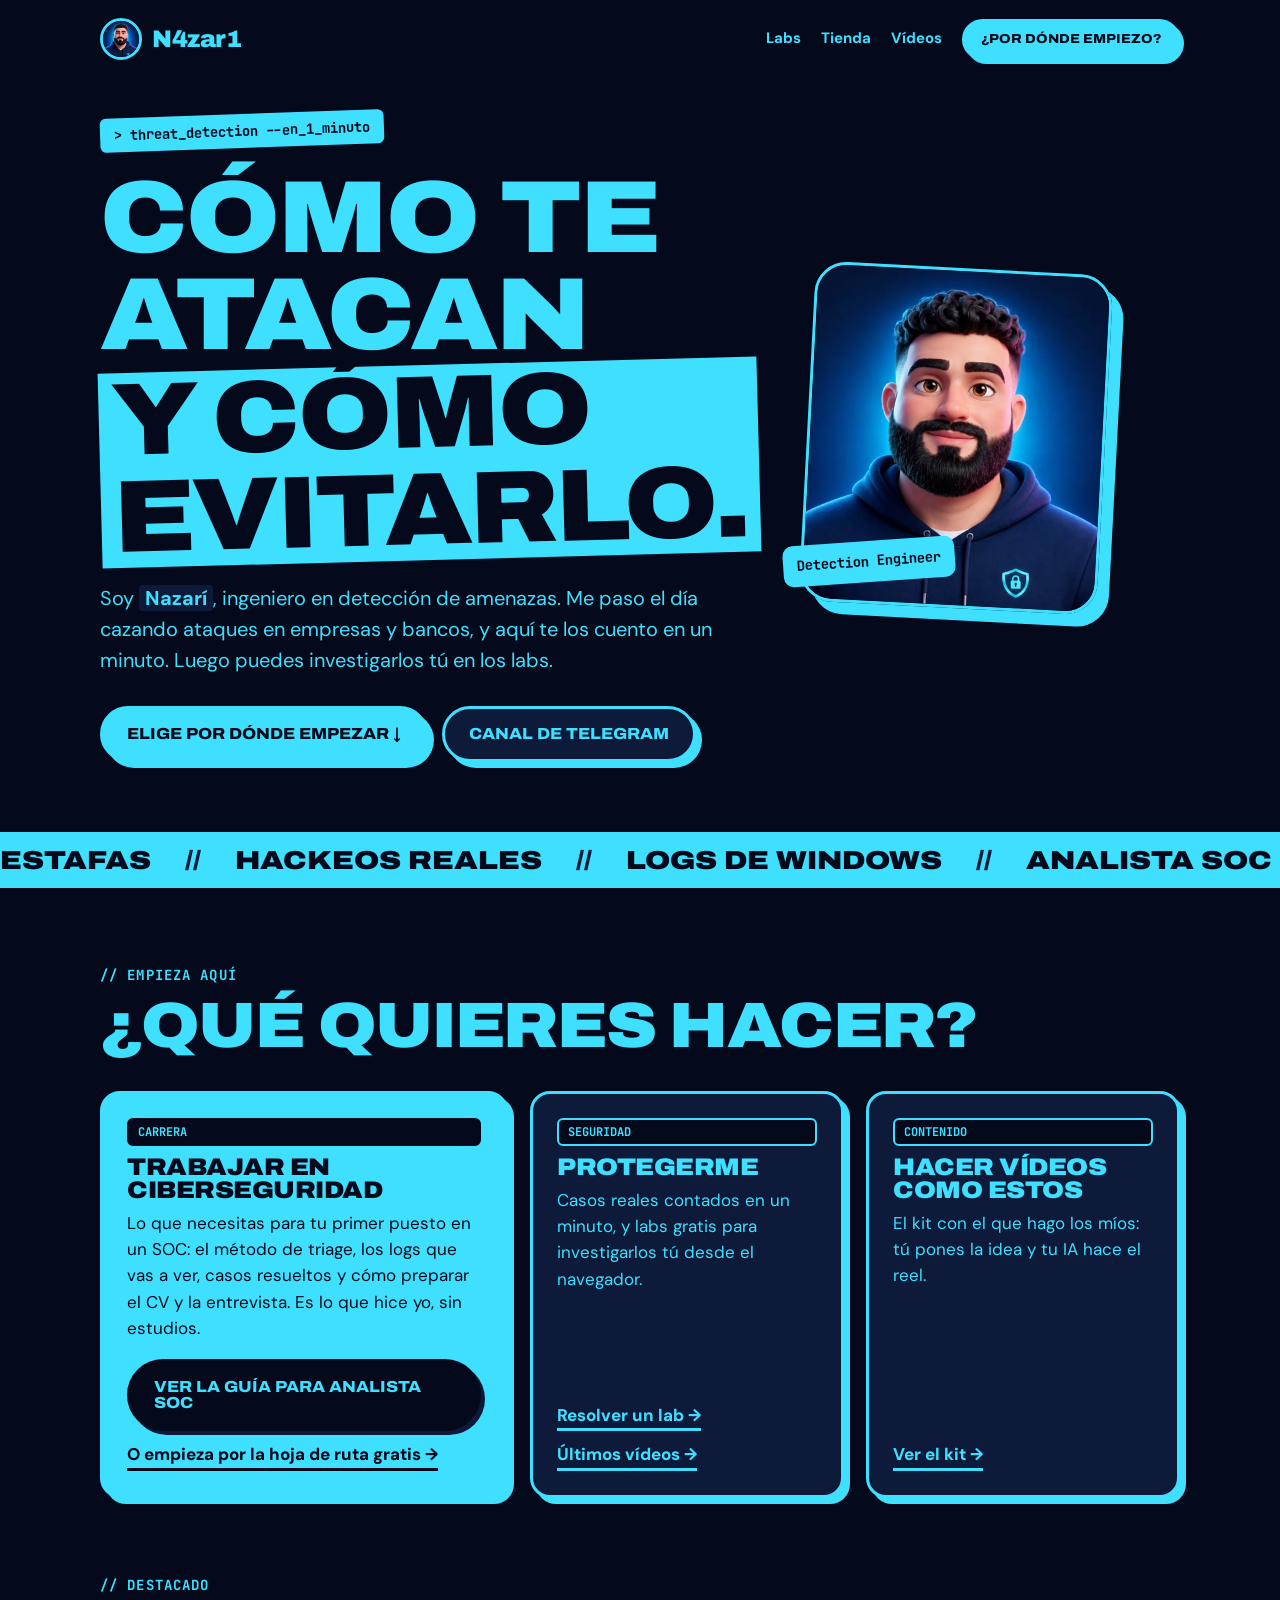
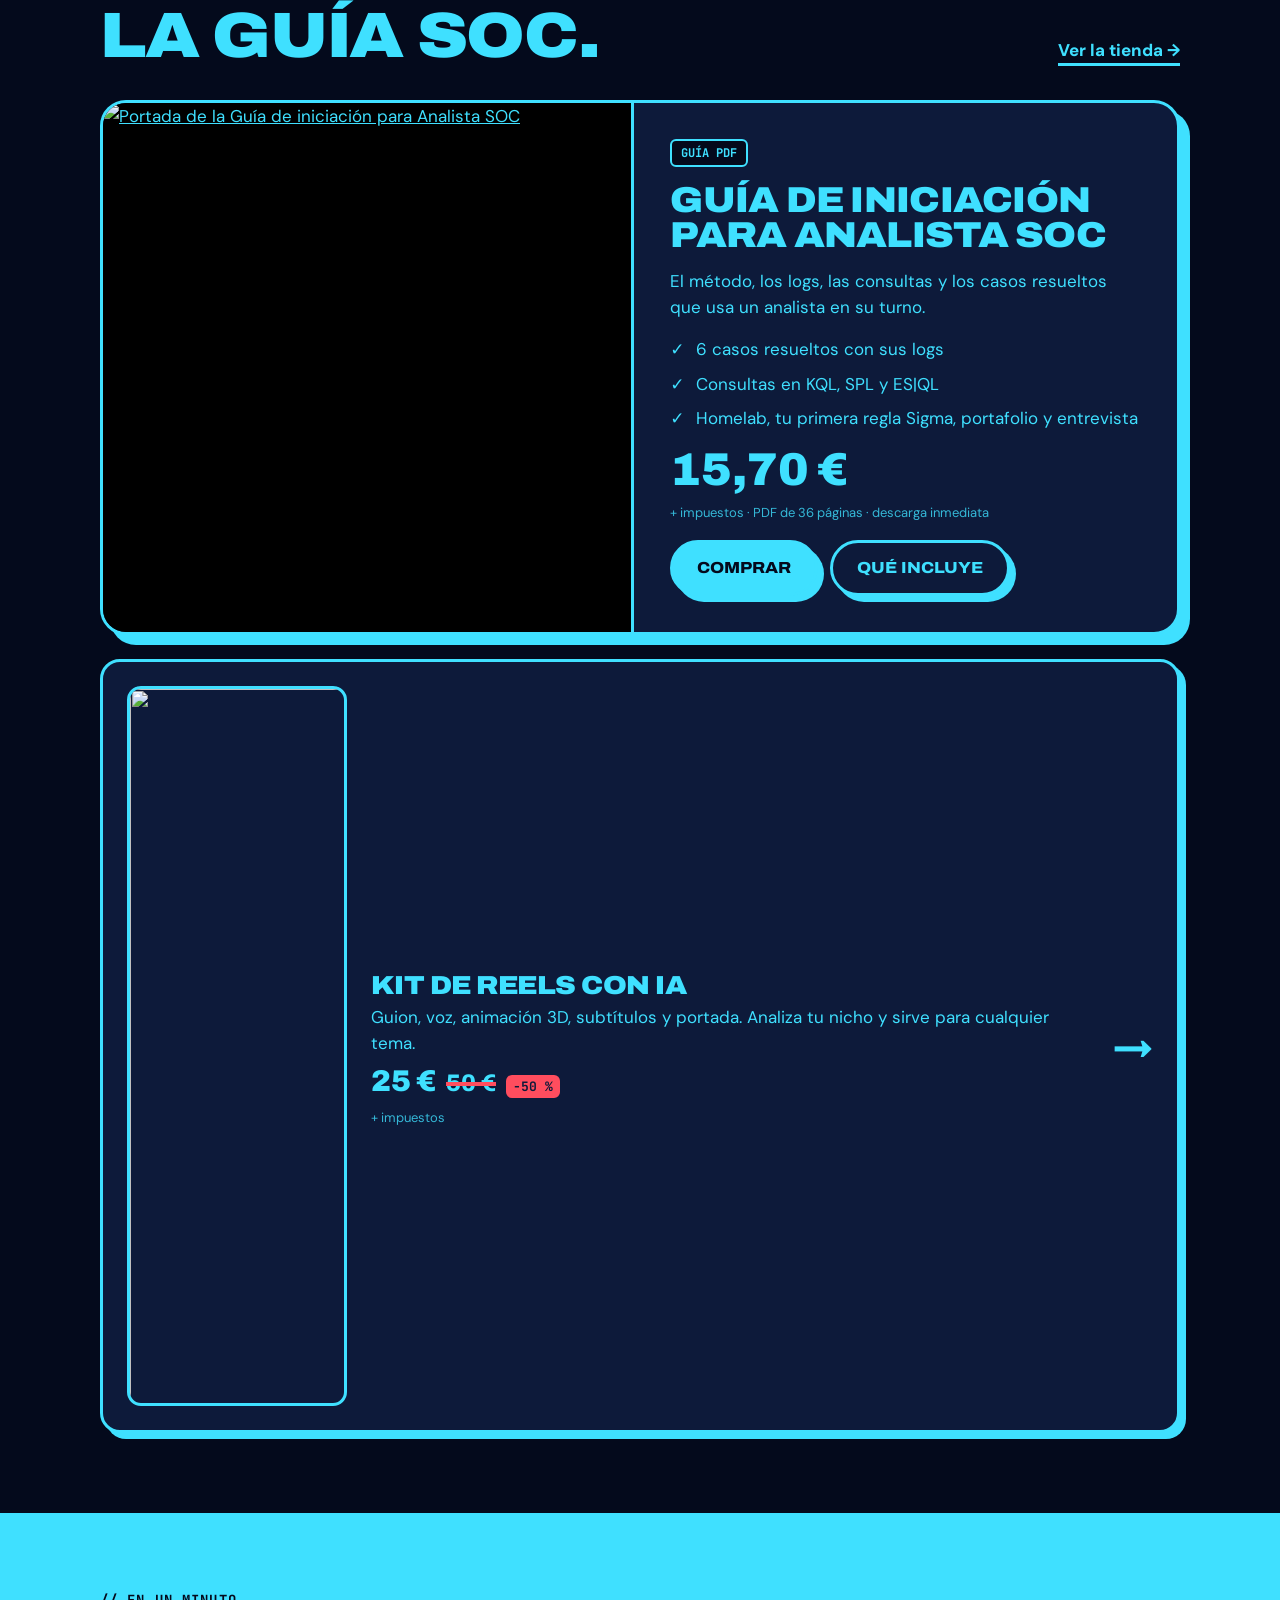
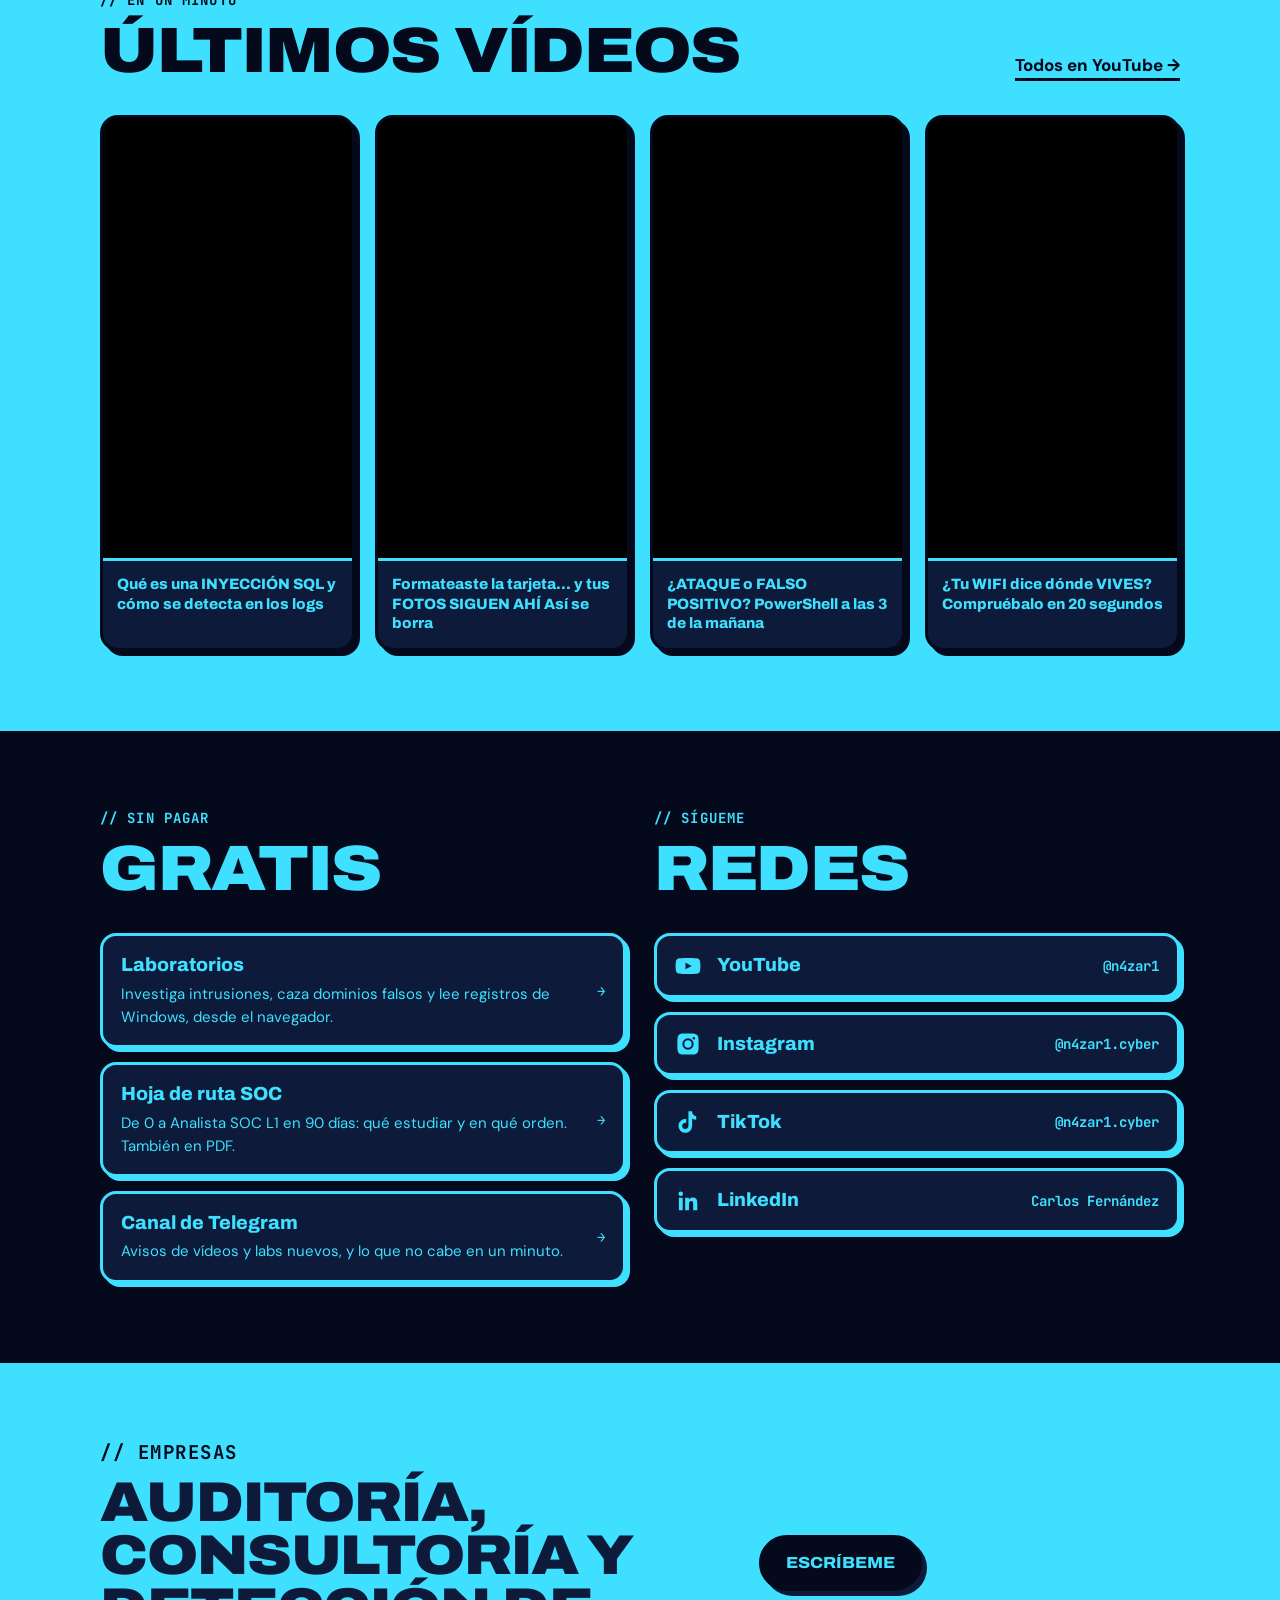
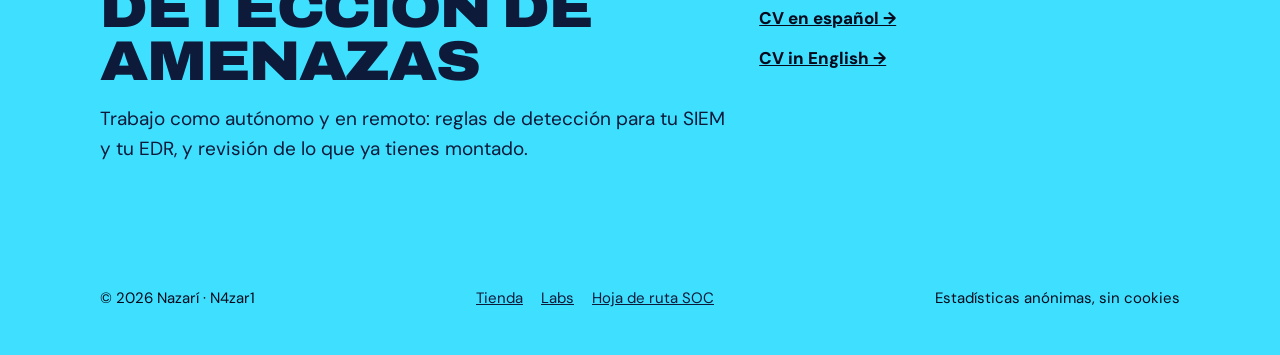
==== commit 959f2470: "Portada nueva: azul noche y cian, precios desde Gumroad" ====
--- a/index.html
+++ b/index.html
@@ -9,329 +9,227 @@
 <meta property="og:title" content="Nazarí · Ciberseguridad">
 <meta property="og:description" content="Cómo te atacan y cómo evitarlo, en un minuto. Vídeos, laboratorios gratis y tienda.">
 <meta property="og:type" content="website">
+<meta property="og:image" content="https://n4zar1.com/assets/avatar.jpg">
 <meta name="theme-color" content="#040a1c">
 <link rel="icon" type="image/png" href="assets/favicon.png">
-<meta property="og:image" content="https://n4zar1.com/assets/avatar.jpg">
 <link rel="preconnect" href="https://fonts.googleapis.com">
 <link rel="preconnect" href="https://fonts.gstatic.com" crossorigin>
-<link rel="stylesheet" href="https://fonts.googleapis.com/css2?family=Big+Shoulders:opsz,wght@10..72,700..900&family=Geist:wght@400..700&family=Geist+Mono:wght@400;500&display=swap">
+<link rel="stylesheet" href="https://fonts.googleapis.com/css2?family=Archivo:wdth,wght@62..125,500..900&family=DM+Sans:opsz,wght@9..40,400..700&family=JetBrains+Mono:wght@500;700&display=swap">
+<link rel="stylesheet" href="assets/cian.css">
 <style>
-:root{
-  color-scheme: dark;
-  --bg:#040a1c; --s1:#0a1122; --s2:#0f172b; --line:#1b2540; --line2:#2a3654;
-  --fg:#eef2fb; --fg2:#b4bfd6; --fg3:#7d89a6;
-  --azul:#1f66e5; --azul-h:#1859d1; --azul-a:#144bb3; --enlace:#5b9bff; --cian:#3fe0ff;
-  --display:"Big Shoulders",Impact,"Arial Narrow",sans-serif;
-  --texto:Geist,system-ui,-apple-system,"Segoe UI",Roboto,sans-serif;
-  --mono:"Geist Mono",ui-monospace,Consolas,monospace;
-  --t:160ms cubic-bezier(.2,.7,.2,1);
-  --gap:24px;
-}
-*{box-sizing:border-box}
-html,body{margin:0}
-html{scroll-behavior:smooth}
-body{background:var(--bg);color:var(--fg);font:400 17px/1.55 var(--texto);-webkit-font-smoothing:antialiased;text-rendering:optimizeLegibility}
-::selection{background:var(--azul);color:#fff}
-a{color:inherit;text-decoration:none}
-img{display:block;max-width:100%}
-:focus-visible{outline:2px solid var(--cian);outline-offset:3px;border-radius:6px}
-.env{max-width:1200px;margin:0 auto;padding:0 24px}
-.solo-lector{position:absolute;width:1px;height:1px;overflow:hidden;clip:rect(0 0 0 0);white-space:nowrap}
-svg.i{width:18px;height:18px;flex:0 0 auto;fill:none;stroke:currentColor;stroke-width:1.8;stroke-linecap:round;stroke-linejoin:round;transition:transform var(--t)}
-.rejilla{display:grid;grid-template-columns:repeat(12,minmax(0,1fr));gap:var(--gap)}
-
-/* barra */
-.barra{display:flex;align-items:center;justify-content:space-between;gap:16px;height:68px;border-bottom:1px solid var(--line)}
-.marca{display:flex;align-items:center;gap:10px;font:600 16px/1 var(--texto);letter-spacing:-.01em}
-.marca img{width:30px;height:30px;border-radius:50%}
-.barra nav{display:flex;align-items:center;gap:4px}
-.barra nav a{padding:8px 12px;border-radius:8px;color:var(--fg2);font:500 15px/1 var(--texto);transition:color var(--t),background-color var(--t)}
-.barra nav a:hover{color:var(--fg);background:var(--s1)}
-.barra nav a:active{background:var(--s2)}
-.barra nav a.empiezo{margin-left:8px;color:var(--fg);border:1px solid var(--line2)}
-.barra nav a.empiezo:hover{border-color:#3a4769}
-
-/* botones */
-.btn{display:inline-flex;align-items:center;justify-content:center;gap:10px;min-height:48px;padding:0 20px;border-radius:8px;font:600 16px/1 var(--texto);border:1px solid transparent;cursor:pointer;transition:background-color var(--t),border-color var(--t),transform var(--t)}
-.btn:active{transform:translateY(1px) scale(.99)}
-.btn:hover svg.i{transform:translateX(3px)}
-.btn.pri{background:var(--azul);color:#fff}
-.btn.pri:hover{background:var(--azul-h)}
-.btn.pri:active{background:var(--azul-a)}
-.btn.sec{background:transparent;border-color:var(--line2);color:var(--fg)}
-.btn.sec:hover{background:var(--s1);border-color:#3a4769}
-.enl{display:inline-flex;align-items:center;gap:6px;color:var(--enlace);font:500 15px/1.3 var(--texto);transition:color var(--t)}
-.enl:hover{color:var(--fg)}
-.enl:hover svg.i{transform:translateX(3px)}
-
-/* portada */
-.hero{align-items:end;padding:88px 0 0}
-.hero h1{grid-column:1/7;margin:0;font:800 clamp(44px,5.6vw,76px)/.92 var(--display);letter-spacing:-.005em;text-transform:uppercase;text-wrap:balance}
-.hero .lado{grid-column:7/13}
-.autor{margin:0;color:var(--fg2);font-size:18px;line-height:1.5;max-width:48ch}
-.autor b{color:var(--fg);font-weight:600}
-.acciones{display:flex;flex-wrap:wrap;align-items:center;gap:12px;margin-top:24px}
-
-/* secciones */
-section{padding-top:112px}
-.cab{display:flex;flex-wrap:wrap;align-items:baseline;justify-content:space-between;gap:16px;margin-bottom:28px}
-h2{margin:0;font:800 clamp(32px,3.4vw,44px)/.95 var(--display);text-transform:uppercase;letter-spacing:-.005em}
-.cab a{display:inline-flex;align-items:center;gap:6px;color:var(--fg2);font:500 15px/1 var(--texto);transition:color var(--t)}
-.cab a:hover{color:var(--fg)}
-.cab a:hover svg.i{transform:translateX(3px)}
-
-/* caminos: el de trabajo, que lleva a la guía, ocupa la mitad */
-.camino{border-top:2px solid var(--line2);padding-top:22px;display:flex;flex-direction:column}
-.camino.ancho{grid-column:span 6;border-top-color:var(--azul)}
-.camino.estr{grid-column:span 3}
-.camino h3{margin:0;font:700 22px/1.2 var(--texto);letter-spacing:-.02em}
-.camino p{margin:8px 0 0;color:var(--fg2);font-size:15.5px;max-width:44ch}
-.camino .pasos{margin-top:auto;padding-top:20px;display:flex;flex-direction:column;align-items:flex-start;gap:12px}
-.camino.ancho .pasos{flex-direction:row;flex-wrap:wrap;align-items:center;gap:12px 20px}
-.camino .num{font:500 13px/1 var(--mono);color:var(--fg3)}
-
-/* destacado */
-.destacado{border:1px solid var(--line);border-radius:12px;overflow:hidden;background:var(--s1);align-items:stretch;gap:0}
-.destacado .img{grid-column:1/7;border-right:1px solid var(--line);background:#050b1d;display:flex;align-items:center}
-.destacado .img img{width:100%;height:100%;aspect-ratio:1;object-fit:cover}
-.destacado .info{grid-column:7/13;padding:36px 40px;display:flex;flex-direction:column}
-.destacado h3{margin:0;font:700 30px/1.12 var(--texto);letter-spacing:-.025em}
-.destacado .info>p{margin:12px 0 0;color:var(--fg2)}
-.destacado ul{margin:22px 0 0;padding:0;list-style:none;border-top:1px solid var(--line)}
-.destacado li{padding:10px 0;border-bottom:1px solid var(--line);color:var(--fg2);font-size:15.5px}
-.precio{display:flex;align-items:baseline;flex-wrap:wrap;gap:4px 12px;margin-top:auto;padding-top:28px}
-.precio b{font:700 40px/1 var(--texto);letter-spacing:-.03em;font-variant-numeric:tabular-nums}
-.precio small{flex-basis:100%;margin-top:6px;color:var(--fg3);font-size:14px}
-.destacado .acciones{display:grid;grid-template-columns:repeat(2,minmax(0,1fr));margin-top:20px}
-
-/* kit: fila horizontal */
-.kit{margin-top:var(--gap);border:1px solid var(--line);border-radius:12px;overflow:hidden;align-items:center;gap:0;transition:border-color var(--t),background-color var(--t)}
-.kit:hover{border-color:var(--line2);background:var(--s1)}
-.kit:active{background:var(--s2)}
-.kit img{grid-column:1/5;width:100%;height:auto;aspect-ratio:16/9;object-fit:cover;border-right:1px solid var(--line)}
-.kit div{grid-column:5/12;padding:24px 32px}
-.kit h3{margin:0;font:700 22px/1.2 var(--texto);letter-spacing:-.02em;transition:color var(--t)}
-.kit:hover h3{color:var(--enlace)}
-.kit p{margin:6px 0 0;color:var(--fg2);font-size:15.5px}
-.kit>svg.i{grid-column:12/13;justify-self:end;margin-right:28px;width:22px;height:22px;color:var(--fg2)}
-.kit:hover>svg.i{transform:translateX(4px);color:var(--fg)}
-
-/* vídeos */
-.vids{display:grid;grid-template-columns:repeat(4,minmax(0,1fr));gap:var(--gap);align-items:start}
-.vid .th{aspect-ratio:9/15;border-radius:10px;background:#000 center 18%/cover no-repeat;border:1px solid var(--line);transition:border-color var(--t),opacity var(--t)}
-.vid:hover .th{border-color:var(--line2);opacity:.9}
-.vid:active .th{opacity:.8}
-.vid b{display:block;margin-top:12px;font:500 15px/1.35 var(--texto);color:var(--fg2);transition:color var(--t)}
-.vid:hover b{color:var(--fg)}
-
-/* filas */
-.filas{border-top:1px solid var(--line)}
-.fila{display:grid;grid-template-columns:minmax(0,1fr) auto;align-items:center;gap:20px;padding:22px 0;border-bottom:1px solid var(--line)}
-.fila b{display:block;font:600 19px/1.3 var(--texto);letter-spacing:-.01em;transition:color var(--t)}
-.fila p{margin:4px 0 0;color:var(--fg2);font-size:15.5px;max-width:62ch}
-a.fila:hover b{color:var(--enlace)}
-a.fila:active{opacity:.8}
-.fila .der{display:flex;align-items:center;gap:10px;color:var(--fg3);font:500 14px/1 var(--mono)}
-.fila .der svg.i{color:var(--fg2)}
-a.fila:hover .der svg.i{transform:translateX(4px);color:var(--fg)}
-.fila nav{display:flex;flex-wrap:wrap;gap:8px}
-.fila nav a{min-height:44px;font-size:15px;padding:0 16px}
-.mitad{grid-column:span 6}
-.redes .fila{grid-template-columns:28px minmax(0,1fr) auto}
-.redes svg.logo{width:22px;height:22px;fill:currentColor;color:var(--fg2)}
-.correo{color:var(--enlace);text-decoration:underline;text-underline-offset:3px;text-decoration-thickness:1px;transition:color var(--t)}
-.correo:hover{color:var(--fg)}
-
-.pie{margin-top:120px;padding:28px 0 48px;border-top:1px solid var(--line);display:flex;flex-wrap:wrap;justify-content:space-between;gap:8px 24px;color:var(--fg3);font-size:14px}
-
-@media (max-width:960px){
-  .hero h1,.hero .lado{grid-column:1/-1}
-  .hero{padding-top:64px;gap:20px}
-  .camino.ancho{grid-column:1/-1}
-  .camino.estr{grid-column:span 6}
-  .destacado .img,.destacado .info{grid-column:1/-1}
-  .destacado .img{border-right:0;border-bottom:1px solid var(--line)}
-  .vids{grid-template-columns:repeat(2,minmax(0,1fr))}
-  .mitad{grid-column:1/-1}
-  .mitad+.mitad{padding-top:72px}
-}
-@media (max-width:640px){
-  .env{padding:0 16px}
-  :root{--gap:16px}
-  .barra nav a.opc{display:none}
-  .hero{padding-top:48px}
-  .hero h1{font-size:clamp(40px,12vw,56px)}
-  .autor{font-size:17px}
-  .acciones .btn{flex:1 1 100%}
-  section{padding-top:80px}
-  .camino.estr{grid-column:1/-1}
-  .camino{padding-top:18px}
-  .camino .pasos{padding-top:16px}
-  .destacado .info{padding:24px 20px}
-  .destacado h3{font-size:24px}
-  .destacado .acciones{grid-template-columns:minmax(0,1fr)}
-  .kit img{grid-column:1/-1;border-right:0;border-bottom:1px solid var(--line)}
-  .kit div{grid-column:1/12;padding:20px}
-  .kit>svg.i{grid-column:12/13;margin-right:16px}
-  .fila{grid-template-columns:minmax(0,1fr)}
-  .fila .der{display:none}
-  .redes .fila{grid-template-columns:28px minmax(0,1fr)}
-}
-@media (prefers-reduced-motion:reduce){*{transition:none!important}html{scroll-behavior:auto}}
+  .portada { padding: 36px 0 70px; }
+  .portada .envoltura { display: grid; grid-template-columns: 1.2fr .8fr; gap: 48px; align-items: center; }
+  .portada h1 { font-size: clamp(50px, 8vw, 108px); margin-bottom: 24px; }
+  .portada p { font-size: 20px; max-width: 46ch; }
+  .portada p b { background: var(--blanco); padding: 0 6px; border-radius: 4px; }
+  .portada .acciones { display: flex; flex-wrap: wrap; gap: 14px; margin-top: 30px; }
+  .avatar { position: relative; justify-self: center; }
+  .avatar img { width: min(340px, 70vw); aspect-ratio: 1; object-fit: cover; border: var(--borde); border-radius: 32px; box-shadow: 12px 12px 0 var(--negro); transform: rotate(3deg); }
+  .avatar .etiqueta { position: absolute; left: -24px; bottom: 26px; background: var(--negro); color: var(--cian); font: 700 14px/1.2 "JetBrains Mono", monospace; padding: 12px 14px; border-radius: 10px; transform: rotate(-4deg); }
+  .caminos { display: grid; grid-template-columns: 1.3fr 1fr 1fr; gap: 22px; }
+  .camino { display: flex; flex-direction: column; }
+  .camino p { margin-bottom: 18px; }
+  .camino .pasos { margin-top: auto; display: grid; gap: 10px; justify-items: start; }
+  .camino .enl { font-weight: 800; text-decoration: none; border-bottom: 3px solid var(--negro); }
+  .camino.principal { background: var(--negro); color: var(--cian); }
+  .camino.principal .tipo { background: var(--cian); color: var(--negro); border-color: var(--cian); }
+  .camino.principal .boton { background: var(--cian); color: var(--negro); border-color: var(--cian); box-shadow: 4px 4px 0 var(--blanco); }
+  .camino.principal .enl { border-color: var(--cian); }
+  .destacado { display: grid; grid-template-columns: .9fr 1.1fr; border: var(--borde); border-radius: 26px; overflow: hidden; box-shadow: 10px 10px 0 var(--negro); background: var(--blanco); }
+  .destacado .img { border-right: var(--borde); background: #000; }
+  .destacado .img img { width: 100%; height: 100%; object-fit: cover; }
+  .destacado .info { padding: 36px; display: flex; flex-direction: column; gap: 16px; }
+  .destacado h3 { font-size: 36px; }
+  .destacado ul { list-style: none; display: grid; gap: 8px; }
+  .destacado li { padding-left: 26px; position: relative; }
+  .destacado li::before { content: "✓"; position: absolute; left: 0; font-weight: 900; }
+  .destacado .acciones { display: flex; flex-wrap: wrap; gap: 12px; }
+  .kit { display: grid; grid-template-columns: 220px 1fr auto; gap: 24px; align-items: center; margin-top: 24px; }
+  .kit img { border: var(--borde); border-radius: 14px; }
+  .kit h3 { font-size: 26px; margin-bottom: 6px; }
+  .kit .flecha { font: 900 40px/1 "Archivo", sans-serif; }
+  .vids { display: grid; grid-template-columns: repeat(4, 1fr); gap: 20px; }
+  .vid { display: block; text-decoration: none; background: var(--blanco); border: var(--borde); border-radius: 18px; overflow: hidden; box-shadow: 5px 5px 0 var(--negro); transition: transform .15s, box-shadow .15s; }
+  .vid:hover { transform: translate(-2px, -2px); box-shadow: 7px 7px 0 var(--negro); }
+  .vid .th { aspect-ratio: 9 / 16; background: #000 center / cover no-repeat; border-bottom: var(--borde); }
+  .vid b { display: block; padding: 14px; font: 800 15px/1.3 "Archivo", sans-serif; color: var(--negro); }
+  .negro .vid { border-color: var(--cian); box-shadow: 5px 5px 0 var(--cian); }
+  .dos { display: grid; grid-template-columns: 1fr 1fr; gap: 28px; }
+  .filas { display: grid; gap: 14px; }
+  .fila { display: flex; align-items: center; gap: 16px; text-decoration: none; background: var(--blanco); border: var(--borde); border-radius: 16px; padding: 16px 18px; box-shadow: 4px 4px 0 var(--negro); transition: transform .15s, box-shadow .15s; }
+  a.fila:hover { transform: translate(-2px, -2px); box-shadow: 6px 6px 0 var(--negro); }
+  .fila > div { flex: 1; }
+  .fila b { font: 800 19px/1.2 "Archivo", sans-serif; }
+  .fila p { font-size: 15px; margin-top: 4px; }
+  .fila .der { font: 700 14px/1 "JetBrains Mono", monospace; white-space: nowrap; }
+  .fila svg { width: 26px; height: 26px; flex: none; fill: currentColor; }
+  .empresas { display: grid; grid-template-columns: 1.2fr .8fr; gap: 28px; align-items: center; }
+  .empresas p { font-size: 19px; }
+  .empresas .enlaces { display: grid; gap: 14px; justify-items: start; }
+  .empresas .enlaces a:not(.boton) { color: var(--cian); font-weight: 800; }
+  .empresas .boton { background: var(--cian); color: var(--negro); border-color: var(--cian); box-shadow: 5px 5px 0 var(--blanco); }
+  @media (max-width: 960px) {
+    .portada .envoltura, .destacado, .dos, .empresas { grid-template-columns: 1fr; }
+    .destacado .img { border-right: 0; border-bottom: var(--borde); max-height: 380px; }
+    .caminos { grid-template-columns: 1fr; }
+    .vids { grid-template-columns: 1fr 1fr; }
+    .kit { grid-template-columns: 1fr; }
+  }
+  @media (max-width: 600px) {
+    .portada .acciones .boton { flex: 1 1 100%; }
+    .destacado .info { padding: 24px; }
+    .avatar .etiqueta { left: 0; }
+  }
 </style>
 </head>
 <body>
-<div class="env">
-  <header class="barra">
-    <a class="marca" href="./"><img src="assets/avatar.jpg" alt="" width="30" height="30">N4zar1</a>
+
+<header class="barra">
+  <div class="envoltura">
+    <a class="marca" href="./"><img src="assets/avatar.jpg" alt="" width="42" height="42">N4zar1</a>
     <nav aria-label="Principal">
-      <a id="labsNav" class="opc" data-goatcounter-click="nav-labs" href="https://labs.n4zar1.com">Labs</a>
-      <a class="opc" data-goatcounter-click="nav-tienda" href="https://tienda.n4zar1.com">Tienda</a>
-      <a class="opc" href="#videos">Vídeos</a>
-      <a class="empiezo" data-goatcounter-click="nav-empiezo" href="#caminos">¿Por dónde empiezo?</a>
+      <a id="labsNav" data-goatcounter-click="nav-labs" href="https://labs.n4zar1.com">Labs</a>
+      <a data-goatcounter-click="nav-tienda" href="https://tienda.n4zar1.com">Tienda</a>
+      <a href="#videos">Vídeos</a>
+      <a class="boton" data-goatcounter-click="nav-empiezo" href="#caminos">¿Por dónde empiezo?</a>
     </nav>
-  </header>
-
-  <main>
-    <div class="rejilla hero">
-      <h1>Cómo te atacan y cómo evitarlo</h1>
-      <div class="lado">
-        <p class="autor">Soy <b>Nazarí</b>, ingeniero en detección de amenazas. Me paso el día cazando ataques en empresas y bancos, y aquí te los cuento en un minuto. Luego puedes investigarlos tú en los labs.</p>
+  </div>
+</header>
+
+<main>
+  <section class="portada">
+    <div class="envoltura">
+      <div>
+        <span class="pegatina">&gt; threat_detection --en_1_minuto</span>
+        <h1>Cómo te atacan <mark>y cómo evitarlo.</mark></h1>
+        <p>Soy <b>Nazarí</b>, ingeniero en detección de amenazas. Me paso el día cazando ataques en empresas y bancos, y aquí te los cuento en un minuto. Luego puedes investigarlos tú en los labs.</p>
         <div class="acciones">
-          <a class="btn pri" href="#caminos">Elige por dónde empezar <svg class="i" viewBox="0 0 24 24" aria-hidden="true"><path d="M12 5v14M6 13l6 6 6-6"/></svg></a>
-          <a class="btn sec" data-goatcounter-click="hero-telegram" href="https://t.me/+G8XGoQegW34wZTlk" target="_blank" rel="noopener">Canal de Telegram</a>
-        </div>
-      </div>
-    </div>
-
-    <section id="caminos" aria-labelledby="t-caminos">
-      <div class="cab"><h2 id="t-caminos">¿Qué quieres hacer?</h2></div>
-      <div class="rejilla">
-        <div class="camino ancho">
+          <a class="boton" href="#caminos">Elige por dónde empezar ↓</a>
+          <a class="boton claro" data-goatcounter-click="hero-telegram" href="https://t.me/+G8XGoQegW34wZTlk" target="_blank" rel="noopener">Canal de Telegram</a>
+        </div>
+      </div>
+      <div class="avatar"><img src="assets/avatar.jpg" alt="Nazarí (N4zar1)" width="340" height="340"><span class="etiqueta">Detection Engineer</span></div>
+    </div>
+  </section>
+
+  <div class="cinta" aria-hidden="true"><div class="cinta-pista">
+    <span>Estafas</span><span>Hackeos reales</span><span>Logs de Windows</span><span>Analista SOC</span><span>Labs gratis</span>
+    <span>Estafas</span><span>Hackeos reales</span><span>Logs de Windows</span><span>Analista SOC</span><span>Labs gratis</span>
+  </div></div>
+
+  <section class="bloque" id="caminos" aria-labelledby="t-caminos">
+    <div class="envoltura">
+      <div class="cabeza"><div><p class="antetitulo">// empieza aquí</p><h2 id="t-caminos">¿Qué quieres hacer?</h2></div></div>
+      <div class="caminos">
+        <div class="tarjeta camino principal">
+          <span class="tipo">Carrera</span>
           <h3>Trabajar en ciberseguridad</h3>
           <p>Lo que necesitas para tu primer puesto en un SOC: el método de triage, los logs que vas a ver, casos resueltos y cómo preparar el CV y la entrevista. Es lo que hice yo, sin estudios.</p>
           <div class="pasos">
-            <a class="btn pri" data-goatcounter-click="camino-trabajo-guia" href="#destacado">Ver la guía para Analista SOC <svg class="i" viewBox="0 0 24 24" aria-hidden="true"><path d="M5 12h14M13 6l6 6-6 6"/></svg></a>
-            <a class="enl" data-goatcounter-click="camino-trabajo-hoja" href="soc/">O empieza por la hoja de ruta gratis</a>
+            <a class="boton" data-goatcounter-click="camino-trabajo-guia" href="#destacado">Ver la guía para Analista SOC</a>
+            <a class="enl" data-goatcounter-click="camino-trabajo-hoja" href="soc/">O empieza por la hoja de ruta gratis →</a>
           </div>
         </div>
-        <div class="camino estr">
+        <div class="tarjeta camino">
+          <span class="tipo">Seguridad</span>
           <h3>Protegerme</h3>
           <p>Casos reales contados en un minuto, y labs gratis para investigarlos tú desde el navegador.</p>
           <div class="pasos">
-            <a class="enl" id="labsCamino" data-goatcounter-click="camino-labs" href="https://labs.n4zar1.com">Resolver un lab <span class="num" id="numLabs"></span> <svg class="i" viewBox="0 0 24 24" aria-hidden="true"><path d="M5 12h14M13 6l6 6-6 6"/></svg></a>
-            <a class="enl" href="#videos">Últimos vídeos <svg class="i" viewBox="0 0 24 24" aria-hidden="true"><path d="M5 12h14M13 6l6 6-6 6"/></svg></a>
+            <a class="enl" id="labsCamino" data-goatcounter-click="camino-labs" href="https://labs.n4zar1.com">Resolver un lab <span id="numLabs"></span> →</a>
+            <a class="enl" href="#videos">Últimos vídeos →</a>
           </div>
         </div>
-        <div class="camino estr">
+        <div class="tarjeta camino">
+          <span class="tipo">Contenido</span>
           <h3>Hacer vídeos como estos</h3>
           <p>El kit con el que hago los míos: tú pones la idea y tu IA hace el reel.</p>
-          <div class="pasos">
-            <a class="enl" data-goatcounter-click="camino-kit" href="https://tienda.n4zar1.com/l/kit-reels">Ver el kit <svg class="i" viewBox="0 0 24 24" aria-hidden="true"><path d="M5 12h14M13 6l6 6-6 6"/></svg></a>
-          </div>
-        </div>
-      </div>
-    </section>
-
-    <section id="destacado" aria-labelledby="t-destacado">
-      <div class="cab"><h2 id="t-destacado">Destacado</h2><a href="https://tienda.n4zar1.com" data-goatcounter-click="ver-tienda">Ver la tienda <svg class="i" viewBox="0 0 24 24" aria-hidden="true"><path d="M5 12h14M13 6l6 6-6 6"/></svg></a></div>
-      <article class="rejilla destacado">
+          <div class="pasos"><a class="enl" data-goatcounter-click="camino-kit" href="https://tienda.n4zar1.com/l/kit-reels">Ver el kit →</a></div>
+        </div>
+      </div>
+    </div>
+  </section>
+
+  <section class="bloque" id="destacado" aria-labelledby="t-destacado" style="padding-top:0">
+    <div class="envoltura">
+      <div class="cabeza"><div><p class="antetitulo">// destacado</p><h2 id="t-destacado">La guía SOC.</h2></div><a href="https://tienda.n4zar1.com" data-goatcounter-click="ver-tienda">Ver la tienda →</a></div>
+      <article class="destacado">
         <a class="img" href="https://tienda.n4zar1.com/l/guia-soc" tabindex="-1" data-goatcounter-click="destacado-imagen"><img src="https://public-files.gumroad.com/f5x978rpgbp6193sf40t9es7k66h" alt="Portada de la Guía de iniciación para Analista SOC" width="600" height="600" loading="lazy"></a>
         <div class="info">
+          <span class="tipo" style="align-self:flex-start">Guía PDF</span>
           <h3>Guía de iniciación para Analista SOC</h3>
           <p>El método, los logs, las consultas y los casos resueltos que usa un analista en su turno.</p>
           <ul><li>6 casos resueltos con sus logs</li><li>Consultas en KQL, SPL y ES|QL</li><li>Homelab, tu primera regla Sigma, portafolio y entrevista</li></ul>
-          <div class="precio"><b id="precioGuia">19 €</b><small>IVA incluido · PDF de 36 páginas · descarga inmediata</small></div>
+          <div class="precio" data-producto="guia-soc" hidden><span class="cifra" data-precio></span><s data-normal hidden></s><span class="dto" data-pildora hidden></span><small>+ impuestos · PDF de 36 páginas · descarga inmediata</small></div>
           <div class="acciones">
-            <a class="btn pri" data-goatcounter-click="destacado-comprar" href="https://n4zar1.gumroad.com/l/guia-soc?wanted=true" data-gumroad-overlay-checkout="true">Comprar <svg class="i" viewBox="0 0 24 24" aria-hidden="true"><path d="M5 12h14M13 6l6 6-6 6"/></svg></a>
-            <a class="btn sec" data-goatcounter-click="destacado-ver" href="https://tienda.n4zar1.com/l/guia-soc">Qué incluye</a>
+            <a class="boton" data-goatcounter-click="destacado-comprar" href="https://n4zar1.gumroad.com/l/guia-soc?wanted=true" data-gumroad-overlay-checkout="true">Comprar</a>
+            <a class="boton claro" data-goatcounter-click="destacado-ver" href="https://tienda.n4zar1.com/l/guia-soc">Qué incluye</a>
           </div>
         </div>
       </article>
-      <a class="rejilla kit" href="https://tienda.n4zar1.com/l/kit-reels" data-goatcounter-click="ir-a-tienda">
-        <img src="https://public-files.gumroad.com/asnqfwrcncjbta4nhe3srqcew16j" alt="" width="1280" height="720" loading="lazy">
-        <div><h3>Kit de Reels con IA</h3><p>Guion, voz, animación, subtítulos y portada. Analiza tu nicho y sirve para cualquier tema.</p></div>
-        <svg class="i" viewBox="0 0 24 24" aria-hidden="true"><path d="M5 12h14M13 6l6 6-6 6"/></svg>
+      <a class="tarjeta kit" href="https://tienda.n4zar1.com/l/kit-reels" data-goatcounter-click="ir-a-tienda">
+        <img src="https://public-files.gumroad.com/zn9dpjuc7xu7vs3l7pgffby03h0m" alt="" width="1280" height="720" loading="lazy">
+        <div><h3>Kit de Reels con IA</h3><p>Guion, voz, animación 3D, subtítulos y portada. Analiza tu nicho y sirve para cualquier tema.</p>
+          <div class="precio" data-producto="kit-reels" hidden style="margin-top:10px"><span class="cifra" data-precio style="font-size:30px"></span><s data-normal hidden></s><span class="dto" data-pildora hidden></span><small>+ impuestos</small></div></div>
+        <span class="flecha">→</span>
       </a>
-    </section>
-
-    <section id="videos" aria-labelledby="t-videos">
-      <div class="cab"><h2 id="t-videos">Últimos vídeos</h2><a href="https://www.youtube.com/@n4zar1/shorts" target="_blank" rel="noopener">Todos en YouTube <svg class="i" viewBox="0 0 24 24" aria-hidden="true"><path d="M7 17 17 7M8 7h9v9"/></svg></a></div>
+    </div>
+  </section>
+
+  <section class="bloque negro" id="videos" aria-labelledby="t-videos">
+    <div class="envoltura">
+      <div class="cabeza"><div><p class="antetitulo">// en un minuto</p><h2 id="t-videos">Últimos vídeos</h2></div><a href="https://www.youtube.com/@n4zar1/shorts" target="_blank" rel="noopener">Todos en YouTube →</a></div>
       <div class="vids" id="vids">
-        <a class="vid" href="https://www.youtube.com/shorts/SetfaLckmMs" target="_blank" rel="noopener">
-          <div class="th" style="background-image:url(https://i.ytimg.com/vi/SetfaLckmMs/oar2.jpg),url(https://i.ytimg.com/vi/SetfaLckmMs/hqdefault.jpg)"></div>
-          <b>Este «No soy un robot» te HACKEA Descúbrelo en 1 minuto</b>
-        </a>
-        <a class="vid" href="https://www.youtube.com/shorts/5ofZLCuWKWc" target="_blank" rel="noopener">
-          <div class="th" style="background-image:url(https://i.ytimg.com/vi/5ofZLCuWKWc/oar2.jpg),url(https://i.ytimg.com/vi/5ofZLCuWKWc/hqdefault.jpg)"></div>
-          <b>Este programa de Windows DESCARGA malware ¿Lo tienes?</b>
-        </a>
-        <a class="vid" href="https://www.youtube.com/shorts/HC0tJ-QNlLM" target="_blank" rel="noopener">
-          <div class="th" style="background-image:url(https://i.ytimg.com/vi/HC0tJ-QNlLM/oar2.jpg),url(https://i.ytimg.com/vi/HC0tJ-QNlLM/hqdefault.jpg)"></div>
-          <b>¿Un Flipper Zero ABRE tu coche? Mito o verdad en 1 minuto</b>
-        </a>
-        <a class="vid" href="https://www.youtube.com/shorts/0VQETSJU53w" target="_blank" rel="noopener">
-          <div class="th" style="background-image:url(https://i.ytimg.com/vi/0VQETSJU53w/oar2.jpg),url(https://i.ytimg.com/vi/0VQETSJU53w/hqdefault.jpg)"></div>
-          <b>¿Te llama tu HIJO pidiendo un Bizum? Puede ser una IA</b>
-        </a>
-      </div>
-    </section>
-
-    <div class="rejilla">
-      <section class="mitad" aria-labelledby="t-gratis">
-        <div class="cab"><h2 id="t-gratis">Gratis</h2></div>
+        <a class="vid" href="https://www.youtube.com/shorts/SetfaLckmMs" target="_blank" rel="noopener"><div class="th" style="background-image:url(https://i.ytimg.com/vi/SetfaLckmMs/oar2.jpg),url(https://i.ytimg.com/vi/SetfaLckmMs/hqdefault.jpg)"></div><b>Este «No soy un robot» te HACKEA Descúbrelo en 1 minuto</b></a>
+        <a class="vid" href="https://www.youtube.com/shorts/5ofZLCuWKWc" target="_blank" rel="noopener"><div class="th" style="background-image:url(https://i.ytimg.com/vi/5ofZLCuWKWc/oar2.jpg),url(https://i.ytimg.com/vi/5ofZLCuWKWc/hqdefault.jpg)"></div><b>Este programa de Windows DESCARGA malware ¿Lo tienes?</b></a>
+      </div>
+    </div>
+  </section>
+
+  <section class="bloque">
+    <div class="envoltura dos">
+      <div>
+        <div class="cabeza"><div><p class="antetitulo">// sin pagar</p><h2 id="t-gratis">Gratis</h2></div></div>
         <div class="filas">
-          <a class="fila" id="labsLink" data-goatcounter-click="ir-a-labs" href="https://labs.n4zar1.com">
-            <div><b>Laboratorios</b><p>Investiga intrusiones, caza dominios falsos y lee registros de Windows, desde el navegador.</p></div>
-            <span class="der"><svg class="i" viewBox="0 0 24 24" aria-hidden="true"><path d="M5 12h14M13 6l6 6-6 6"/></svg></span>
-          </a>
-          <a class="fila" data-goatcounter-click="ir-a-soc" href="soc/">
-            <div><b>Hoja de ruta SOC</b><p>De 0 a Analista SOC L1 en 90 días: qué estudiar y en qué orden. También en PDF.</p></div>
-            <span class="der"><svg class="i" viewBox="0 0 24 24" aria-hidden="true"><path d="M5 12h14M13 6l6 6-6 6"/></svg></span>
-          </a>
-          <a class="fila" data-goatcounter-click="red-telegram" href="https://t.me/+G8XGoQegW34wZTlk" target="_blank" rel="noopener">
-            <div><b>Canal de Telegram</b><p>Avisos de vídeos y labs nuevos, y lo que no cabe en un minuto.</p></div>
-            <span class="der"><svg class="i" viewBox="0 0 24 24" aria-hidden="true"><path d="M7 17 17 7M8 7h9v9"/></svg></span>
-          </a>
-        </div>
-      </section>
-
-      <section class="mitad redes" aria-labelledby="t-redes">
-        <div class="cab"><h2 id="t-redes">Redes</h2></div>
-        <nav class="filas" aria-labelledby="t-redes">
-          <a class="fila" data-goatcounter-click="red-youtube" href="https://www.youtube.com/@n4zar1" target="_blank" rel="noopener">
-            <svg class="logo" viewBox="0 0 24 24" aria-hidden="true"><path d="M23 7.2a3 3 0 0 0-2.1-2.1C19 4.6 12 4.6 12 4.6s-7 0-8.9.5A3 3 0 0 0 1 7.2 31 31 0 0 0 .5 12 31 31 0 0 0 1 16.8a3 3 0 0 0 2.1 2.1c1.9.5 8.9.5 8.9.5s7 0 8.9-.5a3 3 0 0 0 2.1-2.1 31 31 0 0 0 .5-4.8 31 31 0 0 0-.5-4.8ZM9.75 15.1V8.9l5.8 3.1-5.8 3.1Z"/></svg>
-            <div><b>YouTube</b></div><span class="der">@n4zar1<svg class="i" viewBox="0 0 24 24" aria-hidden="true"><path d="M7 17 17 7M8 7h9v9"/></svg></span>
-          </a>
-          <a class="fila" data-goatcounter-click="red-instagram" href="https://www.instagram.com/n4zar1.cyber/" target="_blank" rel="noopener">
-            <svg class="logo" viewBox="0 0 24 24" aria-hidden="true"><path d="M12 7.3a4.7 4.7 0 1 0 0 9.4 4.7 4.7 0 0 0 0-9.4Zm0 7.7a3 3 0 1 1 0-6 3 3 0 0 1 0 6Zm6-7.9a1.1 1.1 0 1 1-2.2 0 1.1 1.1 0 0 1 2.2 0ZM16.5 2h-9A5.5 5.5 0 0 0 2 7.5v9A5.5 5.5 0 0 0 7.5 22h9a5.5 5.5 0 0 0 5.5-5.5v-9A5.5 5.5 0 0 0 16.5 2Zm3.7 14.5a3.7 3.7 0 0 1-3.7 3.7h-9a3.7 3.7 0 0 1-3.7-3.7v-9a3.7 3.7 0 0 1 3.7-3.7h9a3.7 3.7 0 0 1 3.7 3.7v9Z"/></svg>
-            <div><b>Instagram</b></div><span class="der">@n4zar1.cyber<svg class="i" viewBox="0 0 24 24" aria-hidden="true"><path d="M7 17 17 7M8 7h9v9"/></svg></span>
-          </a>
-          <a class="fila" data-goatcounter-click="red-tiktok" href="https://www.tiktok.com/@n4zar1.cyber" target="_blank" rel="noopener">
-            <svg class="logo" viewBox="0 0 24 24" aria-hidden="true"><path d="M16.6 2h-3.1v13.3a2.9 2.9 0 1 1-2.9-2.9c.3 0 .5 0 .8.1V9.4a6 6 0 1 0 5.2 5.9V8.6A7.6 7.6 0 0 0 21 10V7a4.4 4.4 0 0 1-4.4-5Z"/></svg>
-            <div><b>TikTok</b></div><span class="der">@n4zar1.cyber<svg class="i" viewBox="0 0 24 24" aria-hidden="true"><path d="M7 17 17 7M8 7h9v9"/></svg></span>
-          </a>
-          <a class="fila" data-goatcounter-click="red-linkedin" href="https://linkedin.com/in/n4zar1" target="_blank" rel="noopener">
-            <svg class="logo" viewBox="0 0 24 24" aria-hidden="true"><path d="M20 2H4a2 2 0 0 0-2 2v16a2 2 0 0 0 2 2h16a2 2 0 0 0 2-2V4a2 2 0 0 0-2-2ZM8.3 18.3H5.7V9.7h2.6v8.6ZM7 8.6a1.5 1.5 0 1 1 0-3 1.5 1.5 0 0 1 0 3Zm11.3 9.7h-2.6v-4.2c0-1 0-2.3-1.4-2.3s-1.6 1.1-1.6 2.2v4.3h-2.6V9.7h2.5v1.2c.4-.7 1.2-1.4 2.6-1.4 2.7 0 3.2 1.8 3.2 4.1v4.7Z"/></svg>
-            <div><b>LinkedIn</b></div><span class="der">Carlos Fernández<svg class="i" viewBox="0 0 24 24" aria-hidden="true"><path d="M7 17 17 7M8 7h9v9"/></svg></span>
-          </a>
-        </nav>
-      </section>
-    </div>
-
-    <section aria-labelledby="t-empresas">
-      <div class="cab"><h2 id="t-empresas">Empresas</h2></div>
-      <div class="filas">
-        <div class="fila">
-          <div><b>Auditoría, consultoría y detección de amenazas</b><p>Trabajo como autónomo y en remoto: reglas de detección para tu SIEM y tu EDR, y revisión de lo que ya tienes montado. Escríbeme a <a class="correo" data-goatcounter-click="contacto-email" href="mailto:n4zar1.cyber@gmail.com">n4zar1.cyber@gmail.com</a>.</p></div>
-          <nav aria-label="Currículum"><a class="btn sec" data-goatcounter-click="cv-es" href="cv/es.html" lang="es">CV en español</a><a class="btn sec" data-goatcounter-click="cv-en" href="cv/" lang="en">CV in English</a></nav>
-        </div>
-      </div>
-    </section>
-  </main>
-
-  <footer class="pie"><span>© <span id="yr">2026</span> Nazarí · N4zar1</span><span>Estadísticas anónimas, sin cookies</span></footer>
-</div>
+          <a class="fila" id="labsLink" data-goatcounter-click="ir-a-labs" href="https://labs.n4zar1.com"><div><b>Laboratorios</b><p>Investiga intrusiones, caza dominios falsos y lee registros de Windows, desde el navegador.</p></div><span class="der">→</span></a>
+          <a class="fila" data-goatcounter-click="ir-a-soc" href="soc/"><div><b>Hoja de ruta SOC</b><p>De 0 a Analista SOC L1 en 90 días: qué estudiar y en qué orden. También en PDF.</p></div><span class="der">→</span></a>
+          <a class="fila" data-goatcounter-click="red-telegram" href="https://t.me/+G8XGoQegW34wZTlk" target="_blank" rel="noopener"><div><b>Canal de Telegram</b><p>Avisos de vídeos y labs nuevos, y lo que no cabe en un minuto.</p></div><span class="der">→</span></a>
+        </div>
+      </div>
+      <nav aria-labelledby="t-redes">
+        <div class="cabeza"><div><p class="antetitulo">// sígueme</p><h2 id="t-redes">Redes</h2></div></div>
+        <div class="filas">
+          <a class="fila" data-goatcounter-click="red-youtube" href="https://www.youtube.com/@n4zar1" target="_blank" rel="noopener"><svg viewBox="0 0 24 24" aria-hidden="true"><path d="M23 7.2a3 3 0 0 0-2.1-2.1C19 4.6 12 4.6 12 4.6s-7 0-8.9.5A3 3 0 0 0 1 7.2 31 31 0 0 0 .5 12a31 31 0 0 0 .5 4.8 3 3 0 0 0 2.1 2.1c1.9.5 8.9.5 8.9.5s7 0 8.9-.5a3 3 0 0 0 2.1-2.1 31 31 0 0 0 .5-4.8 31 31 0 0 0-.5-4.8zM9.7 15.1V8.9L15.4 12l-5.7 3.1z"/></svg><div><b>YouTube</b></div><span class="der">@n4zar1</span></a>
+          <a class="fila" data-goatcounter-click="red-instagram" href="https://www.instagram.com/n4zar1.cyber/" target="_blank" rel="noopener"><svg viewBox="0 0 24 24" aria-hidden="true"><path d="M12 2.2c3.2 0 3.6 0 4.8.1 3.2.1 4.8 1.7 4.9 4.9.1 1.3.1 1.6.1 4.8s0 3.6-.1 4.8c-.1 3.2-1.7 4.8-4.9 4.9-1.3.1-1.6.1-4.8.1s-3.6 0-4.8-.1c-3.3-.1-4.8-1.7-4.9-4.9C2.2 15.6 2.2 15.2 2.2 12s0-3.6.1-4.8C2.4 3.9 4 2.4 7.2 2.3 8.4 2.2 8.8 2.2 12 2.2zm0 4.6a5.2 5.2 0 1 0 0 10.4 5.2 5.2 0 0 0 0-10.4zm0 8.6a3.4 3.4 0 1 1 0-6.8 3.4 3.4 0 0 1 0 6.8zm5.4-9.9a1.2 1.2 0 1 0 0 2.4 1.2 1.2 0 0 0 0-2.4z"/></svg><div><b>Instagram</b></div><span class="der">@n4zar1.cyber</span></a>
+          <a class="fila" data-goatcounter-click="red-tiktok" href="https://www.tiktok.com/@n4zar1.cyber" target="_blank" rel="noopener"><svg viewBox="0 0 24 24" aria-hidden="true"><path d="M19.6 6.7a4.8 4.8 0 0 1-3.8-4.2V2h-3.4v13.7a2.9 2.9 0 1 1-2-2.8V9.4a6.3 6.3 0 1 0 5.4 6.3V8.8a8.2 8.2 0 0 0 3.8 1.2V6.7z"/></svg><div><b>TikTok</b></div><span class="der">@n4zar1.cyber</span></a>
+          <a class="fila" data-goatcounter-click="red-linkedin" href="https://linkedin.com/in/n4zar1" target="_blank" rel="noopener"><svg viewBox="0 0 24 24" aria-hidden="true"><path d="M20.4 20.5h-3.6v-5.6c0-1.3 0-3-1.8-3s-2.1 1.4-2.1 2.9v5.7H9.4V9h3.4v1.6h.1a3.7 3.7 0 0 1 3.4-1.9c3.6 0 4.3 2.4 4.3 5.5v6.3zM5.3 7.4a2.1 2.1 0 1 1 0-4.2 2.1 2.1 0 0 1 0 4.2zM7.1 20.5H3.6V9h3.5v11.5z"/></svg><div><b>LinkedIn</b></div><span class="der">Carlos Fernández</span></a>
+        </div>
+      </nav>
+    </div>
+  </section>
+
+  <section class="bloque negro" aria-labelledby="t-empresas">
+    <div class="envoltura empresas">
+      <div>
+        <p class="antetitulo">// empresas</p>
+        <h2 id="t-empresas" style="font-size:clamp(34px,4.6vw,56px);margin-bottom:16px">Auditoría, consultoría y detección de amenazas</h2>
+        <p>Trabajo como autónomo y en remoto: reglas de detección para tu SIEM y tu EDR, y revisión de lo que ya tienes montado.</p>
+      </div>
+      <div class="enlaces">
+        <a class="boton" href="mailto:n4zar1.cyber@gmail.com">Escríbeme</a>
+        <a href="cv/">CV en español →</a>
+        <a href="cv/es.html">CV in English →</a>
+      </div>
+    </div>
+  </section>
+</main>
+
+<footer class="pie">
+  <div class="envoltura">
+    <span>© <span id="yr">2026</span> Nazarí · N4zar1</span>
+    <nav><a href="https://tienda.n4zar1.com">Tienda</a><a href="https://labs.n4zar1.com">Labs</a><a href="soc/">Hoja de ruta SOC</a></nav>
+    <span>Estadísticas anónimas, sin cookies</span>
+  </div>
+</footer>
 
 <script>
 document.getElementById('yr').textContent = new Date().getFullYear();
@@ -353,12 +251,21 @@
     a.append(th, b); return a;
   }));
 }).catch(() => {});
-// Precio de la guía: el normal sale de Gumroad (sin IVA, se pasa al 21 %). El pago se abre encima de esta
-// página con gumroad.js y ahí se ve el precio final con el descuento que haya.
-fetch('https://n4zar1.gumroad.com/l/guia-soc.json').then(r => r.json()).then(p => {
-  if (p.currency_code !== 'eur' || !(p.price_cents > 0)) return;
-  const c = Math.round(p.price_cents * 1.21) / 100;
-  document.getElementById('precioGuia').textContent = (c % 1 === 0 ? String(c) : c.toFixed(2).replace('.', ',')) + ' €';
+// Precios desde Gumroad: precios.json (una GitHub Action lo actualiza cada 15 min) trae el precio de hoy, con el
+// descuento automático aplicado, y el normal si hay descuento. Sin impuestos, como en Gumroad.
+const euros = (n) => n.toLocaleString('es-ES', { minimumFractionDigits: n % 1 ? 2 : 0, maximumFractionDigits: 2 }) + ' €';
+fetch('precios.json?t=' + Date.now()).then(r => r.json()).then(todos => {
+  document.querySelectorAll('[data-producto]').forEach(caja => {
+    const p = todos[caja.dataset.producto];
+    if (!p) return;
+    caja.querySelector('[data-precio]').textContent = euros(p.precio);
+    if (p.normal && p.normal > p.precio) {
+      const s = caja.querySelector('[data-normal]'), d = caja.querySelector('[data-pildora]');
+      s.textContent = euros(p.normal); s.hidden = false;
+      d.textContent = '−' + Math.round((1 - p.precio / p.normal) * 100) + ' %'; d.hidden = false;
+    }
+    caja.hidden = false;
+  });
 }).catch(() => {});
 // Número de labs publicados (respeta la hora de publicación de cada uno).
 const s = document.createElement('script');
--- a/assets/cian.css
+++ b/assets/cian.css
@@ -0,0 +1,72 @@
+/* Estilo común de n4zar1.com (portada, /soc): cian brillante, letra negra, bordes y sombras negras.
+   Mismo sistema que la tienda de Gumroad (kit-reels-venta/gumroad/cian) y que datoaldia.es en amarillo. */
+:root {
+  /* Fondo azul noche y tinta cian. Los nombres vienen del primer diseño: --cian es el FONDO, --negro la TINTA
+     (texto, bordes, sombras y botones) y --blanco el fondo de las tarjetas. */
+  --cian: #040a1c; --cian2: #0a1430; --negro: #3fe0ff; --blanco: #0d1a3a; --rojo: #ff4d5e; --verde: #3ddc84;
+  --borde: 3px solid var(--negro); --sombra: 6px 6px 0 var(--negro);
+}
+* { box-sizing: border-box; margin: 0; padding: 0; }
+[hidden] { display: none !important; }
+html { scroll-behavior: smooth; }
+body { background: var(--cian); color: var(--negro); font: 400 17px/1.55 "DM Sans", system-ui, sans-serif; -webkit-font-smoothing: antialiased; overflow-x: hidden; }
+a { color: inherit; }
+img { display: block; max-width: 100%; }
+.envoltura { max-width: 1120px; margin: 0 auto; padding: 0 20px; }
+h1, h2, h3 { font-family: "Archivo", sans-serif; font-weight: 900; font-stretch: 112%; letter-spacing: -.02em; line-height: .95; text-transform: uppercase; }
+.boton { display: inline-flex; align-items: center; justify-content: center; gap: 10px; font: 800 16px/1 "Archivo", sans-serif; font-stretch: 110%; text-transform: uppercase; text-decoration: none; padding: 17px 24px; border: var(--borde); border-radius: 999px; background: var(--negro); color: var(--cian); box-shadow: var(--sombra); transition: transform .15s, box-shadow .15s; cursor: pointer; }
+.boton:hover { transform: translate(-2px, -2px); box-shadow: 8px 8px 0 var(--negro); }
+.boton:active { transform: translate(4px, 4px); box-shadow: 2px 2px 0 var(--negro); }
+.boton.claro { background: var(--blanco); color: var(--negro); }
+a:focus-visible, .boton:focus-visible, summary:focus-visible { outline: 3px dashed var(--negro); outline-offset: 4px; }
+
+header.barra { padding: 18px 0; }
+header.barra .envoltura { display: flex; align-items: center; justify-content: space-between; gap: 16px; }
+.marca { display: flex; align-items: center; gap: 10px; text-decoration: none; font: 900 24px/1 "Archivo", sans-serif; letter-spacing: -.02em; }
+.marca img { width: 42px; height: 42px; border-radius: 50%; border: var(--borde); }
+.marca small { font: 700 13px/1 "JetBrains Mono", monospace; background: var(--negro); color: var(--cian); padding: 5px 8px; border-radius: 6px; }
+header.barra nav { display: flex; align-items: center; gap: 20px; font-weight: 700; font-size: 15px; }
+header.barra nav a { text-decoration: none; }
+header.barra nav a:not(.boton):hover { text-decoration: underline; text-decoration-thickness: 2px; text-underline-offset: 4px; }
+header.barra nav .boton { padding: 11px 16px; font-size: 13px; box-shadow: 4px 4px 0 var(--negro); }
+
+.pegatina { display: inline-block; background: var(--negro); color: var(--cian); font: 700 14px/1 "JetBrains Mono", monospace; padding: 10px 14px; border-radius: 6px; transform: rotate(-2deg); margin-bottom: 22px; }
+mark { background: var(--negro); color: var(--cian); padding: 0 .12em; display: inline-block; transform: rotate(-1.5deg); }
+
+.cinta { background: var(--negro); color: var(--cian); overflow: hidden; padding: 15px 0; }
+.cinta-pista { display: flex; width: max-content; animation: cinta 34s linear infinite; }
+.cinta span { font: 900 26px/1 "Archivo", sans-serif; font-stretch: 120%; text-transform: uppercase; white-space: nowrap; padding-right: 34px; }
+.cinta span::after { content: "//"; margin-left: 34px; color: var(--blanco); }
+@keyframes cinta { to { transform: translateX(-50%); } }
+@media (prefers-reduced-motion: reduce) { .cinta-pista { animation-duration: 70s; } }
+
+section.bloque { padding: 80px 0; }
+.antetitulo { font: 700 14px/1 "JetBrains Mono", monospace; text-transform: uppercase; letter-spacing: .08em; margin-bottom: 14px; }
+.cabeza { display: flex; flex-wrap: wrap; align-items: flex-end; justify-content: space-between; gap: 12px 24px; margin-bottom: 34px; }
+.cabeza h2 { font-size: clamp(38px, 5.4vw, 64px); }
+.cabeza > a { font-weight: 800; text-decoration: none; border-bottom: 3px solid currentColor; }
+
+.tarjeta { display: block; text-decoration: none; background: var(--blanco); border: var(--borde); border-radius: 20px; padding: 24px; box-shadow: var(--sombra); transition: transform .15s, box-shadow .15s; }
+a.tarjeta:hover { transform: translate(-2px, -2px); box-shadow: 8px 8px 0 var(--negro); }
+.tarjeta h3 { font-size: 24px; margin: 10px 0 8px; }
+.tipo { display: inline-block; font: 700 12px/1 "JetBrains Mono", monospace; text-transform: uppercase; background: var(--cian); color: var(--negro); border: 2px solid var(--negro); padding: 6px 9px; border-radius: 6px; }
+.ir { display: inline-block; margin-top: 12px; font-weight: 800; }
+.negro { background: var(--negro); color: var(--blanco); }
+.negro .antetitulo, .negro .cabeza h2, .negro .cabeza > a { color: var(--cian); }
+
+.precio { display: flex; flex-wrap: wrap; align-items: baseline; gap: 10px; }
+.precio .cifra { font: 900 46px/1 "Archivo", sans-serif; font-variant-numeric: tabular-nums; }
+.precio s { font: 800 24px/1 "Archivo", sans-serif; text-decoration-color: var(--rojo); text-decoration-thickness: 4px; }
+.precio .dto { font: 700 13px/1 "JetBrains Mono", monospace; background: var(--rojo); color: var(--blanco); padding: 5px 7px; border-radius: 6px; }
+.precio small { width: 100%; font-size: 13px; opacity: .8; }
+
+footer.pie { background: var(--negro); color: var(--cian); padding: 44px 0; }
+footer.pie .envoltura { display: flex; flex-wrap: wrap; justify-content: space-between; gap: 16px; align-items: center; font-size: 15px; }
+footer.pie a { color: var(--blanco); }
+footer.pie nav { display: flex; flex-wrap: wrap; gap: 18px; }
+
+@media (max-width: 600px) {
+  body { font-size: 16px; }
+  header.barra nav a:not(.boton) { display: none; }
+  section.bloque { padding: 56px 0; }
+}
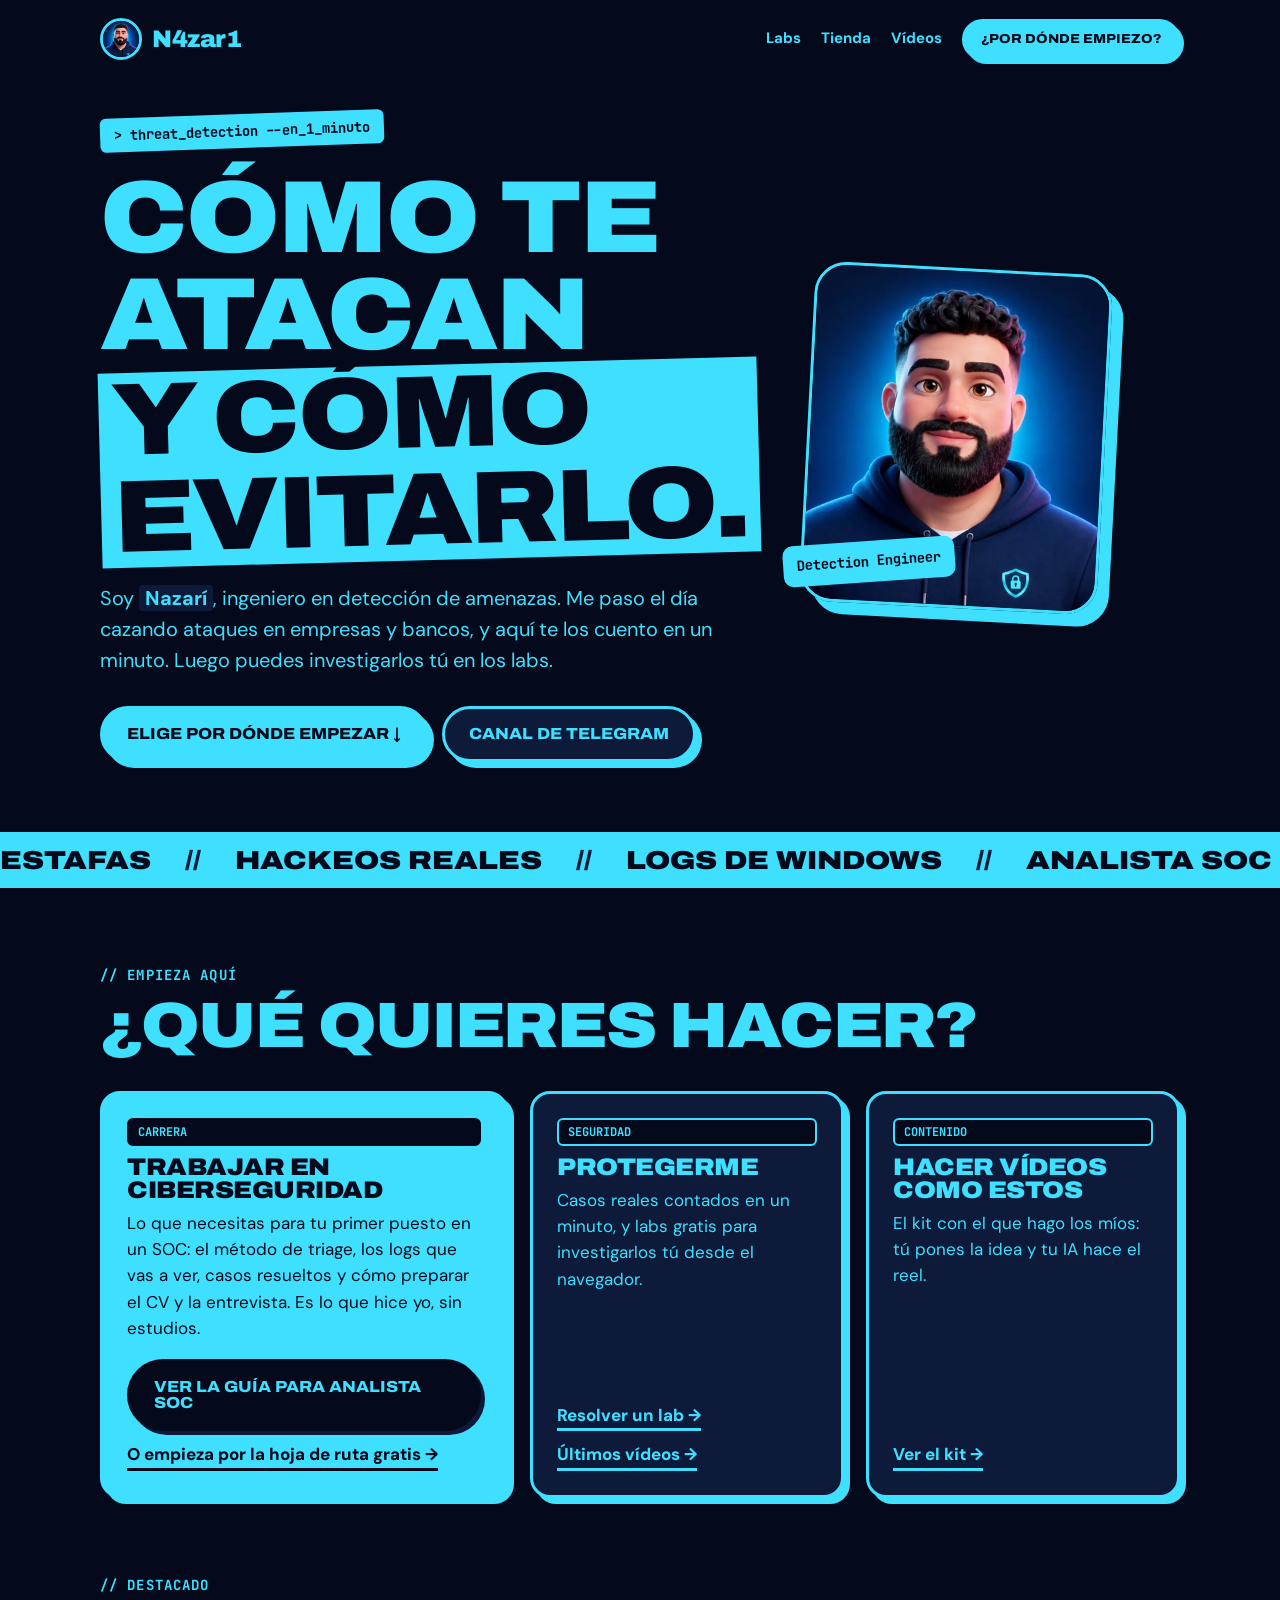
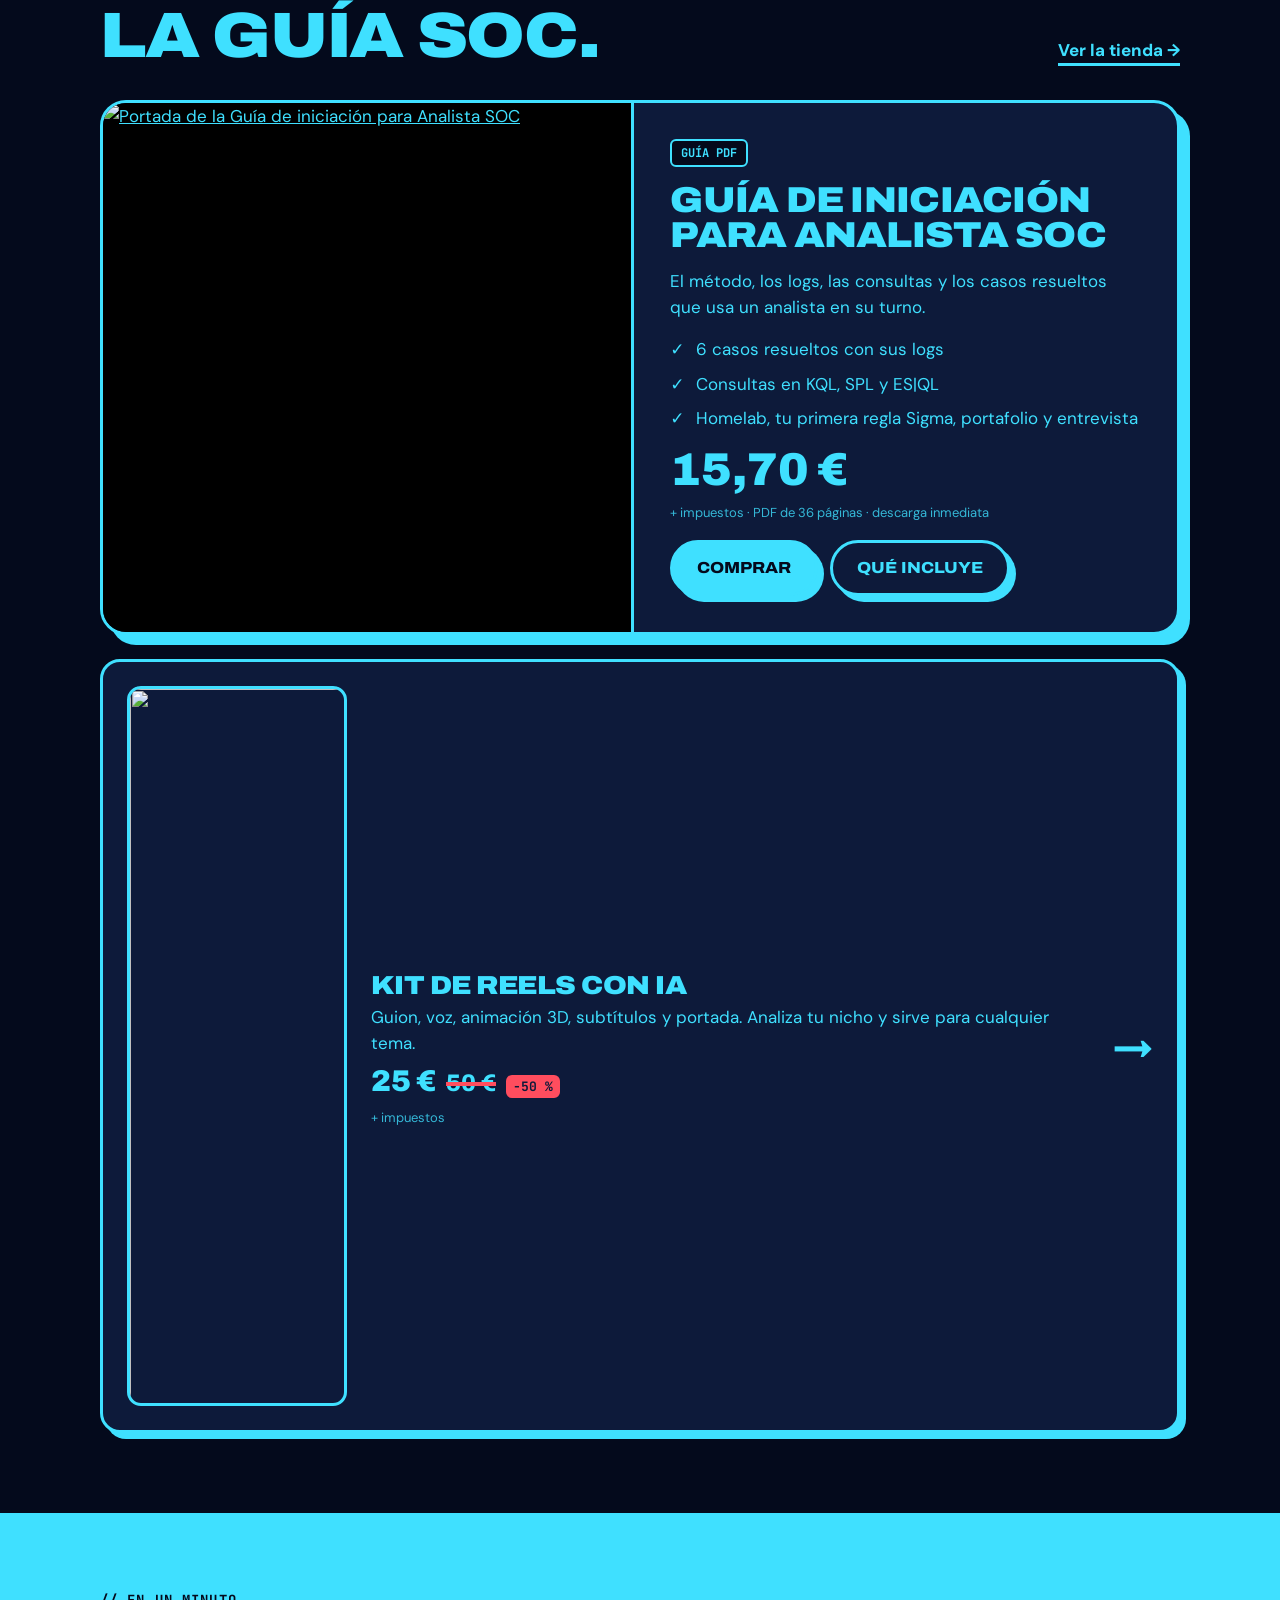
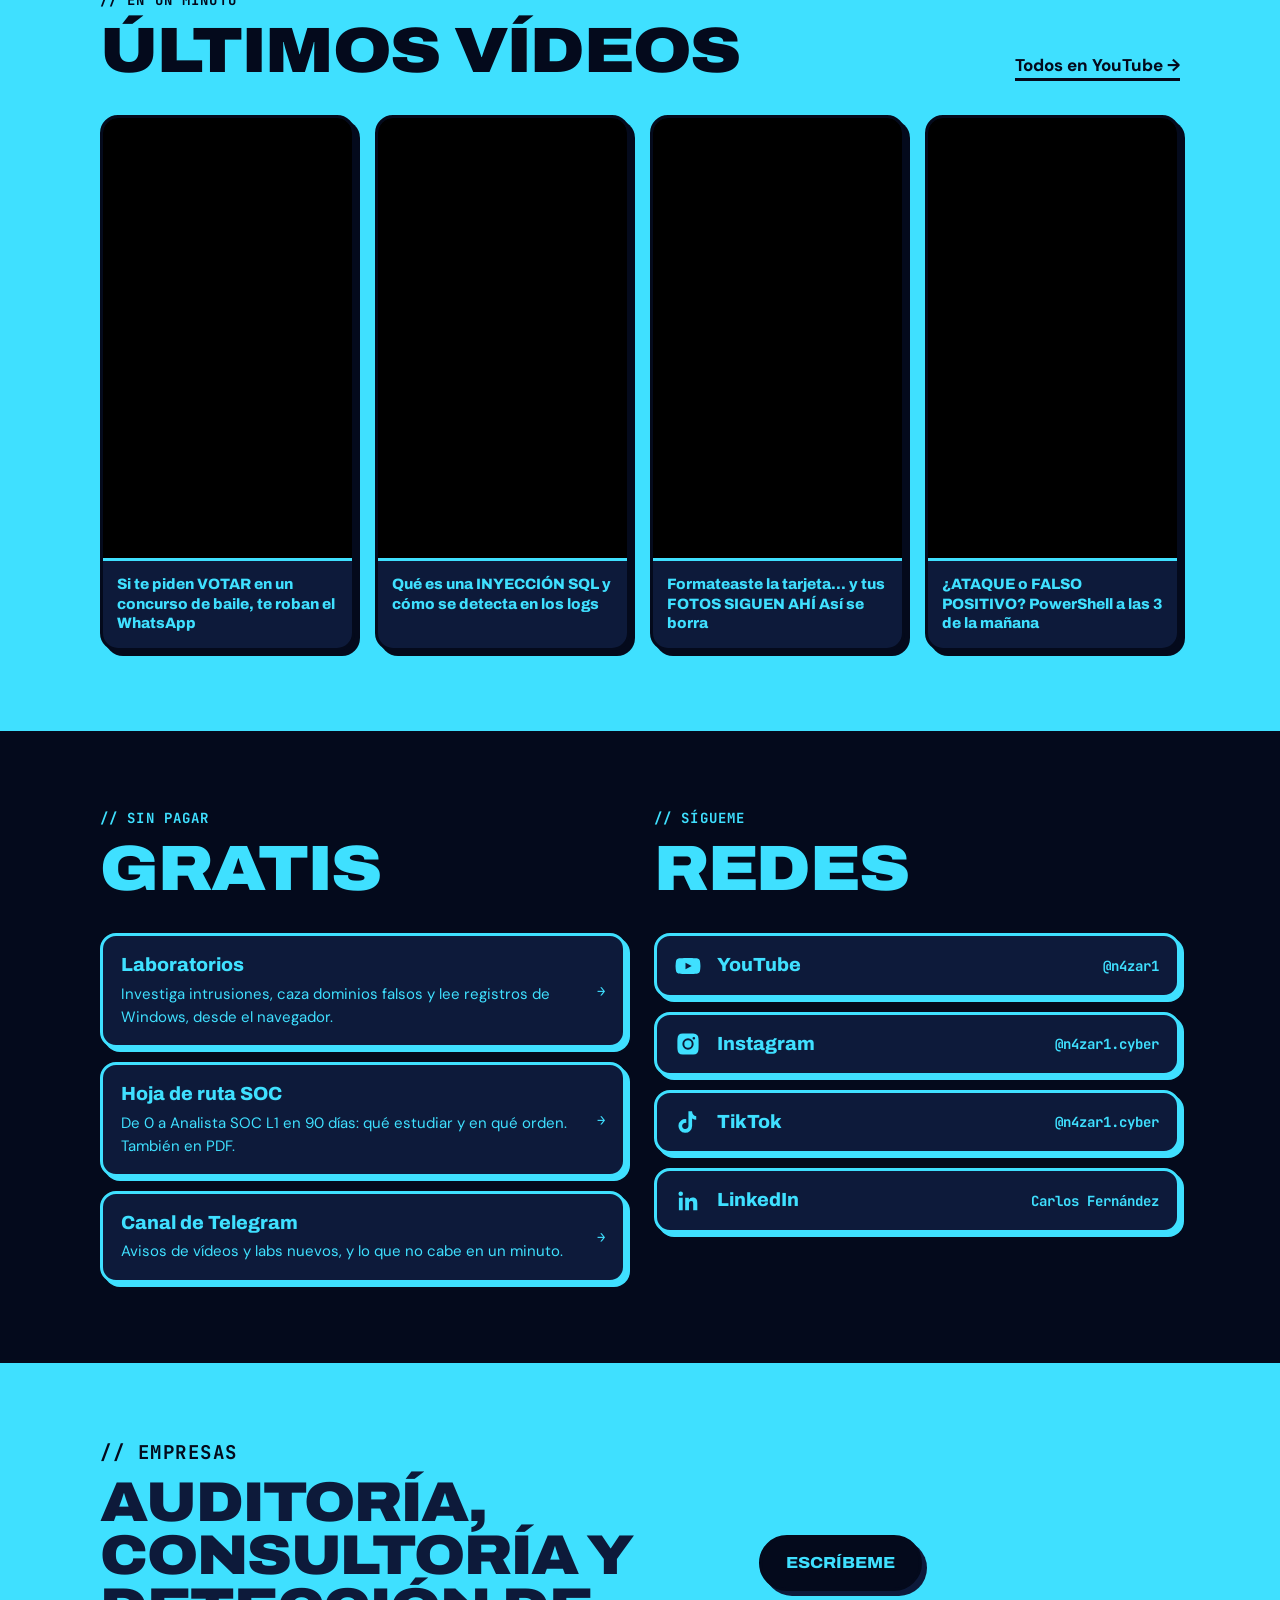
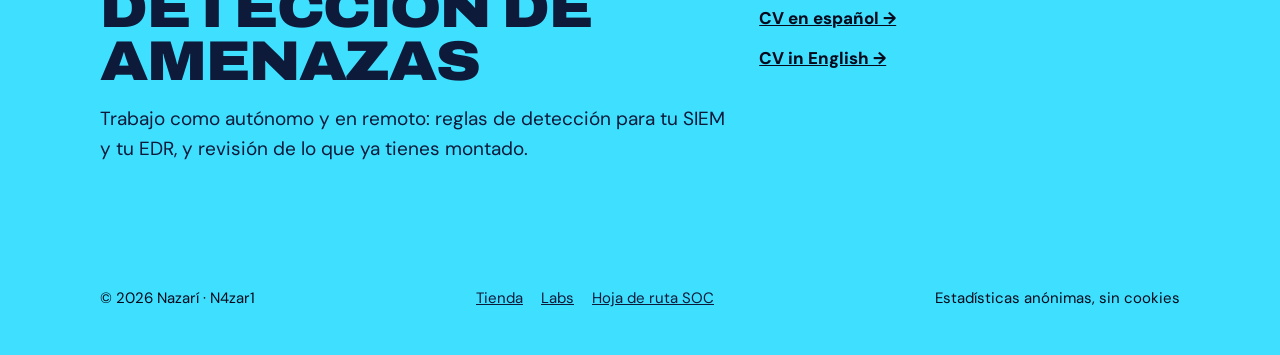
==== commit c51c7e78: "Precios en directo desde el Worker de Cloudflare" ====
--- a/index.html
+++ b/index.html
@@ -251,10 +251,10 @@
     a.append(th, b); return a;
   }));
 }).catch(() => {});
-// Precios desde Gumroad: precios.json (una GitHub Action lo actualiza cada 15 min) trae el precio de hoy, con el
+// Precios desde Gumroad, al momento, por el Worker de Cloudflare (precios.json de respaldo): el precio de hoy, con el
 // descuento automático aplicado, y el normal si hay descuento. Sin impuestos, como en Gumroad.
 const euros = (n) => n.toLocaleString('es-ES', { minimumFractionDigits: n % 1 ? 2 : 0, maximumFractionDigits: 2 }) + ' €';
-fetch('precios.json?t=' + Date.now()).then(r => r.json()).then(todos => {
+fetch('https://datoaldia-api.es-estafa-bot.workers.dev/precios').then(r => r.ok ? r.json() : Promise.reject()).catch(() => fetch('precios.json?t=' + Date.now()).then(r => r.json())).then(todos => {
   document.querySelectorAll('[data-producto]').forEach(caja => {
     const p = todos[caja.dataset.producto];
     if (!p) return;
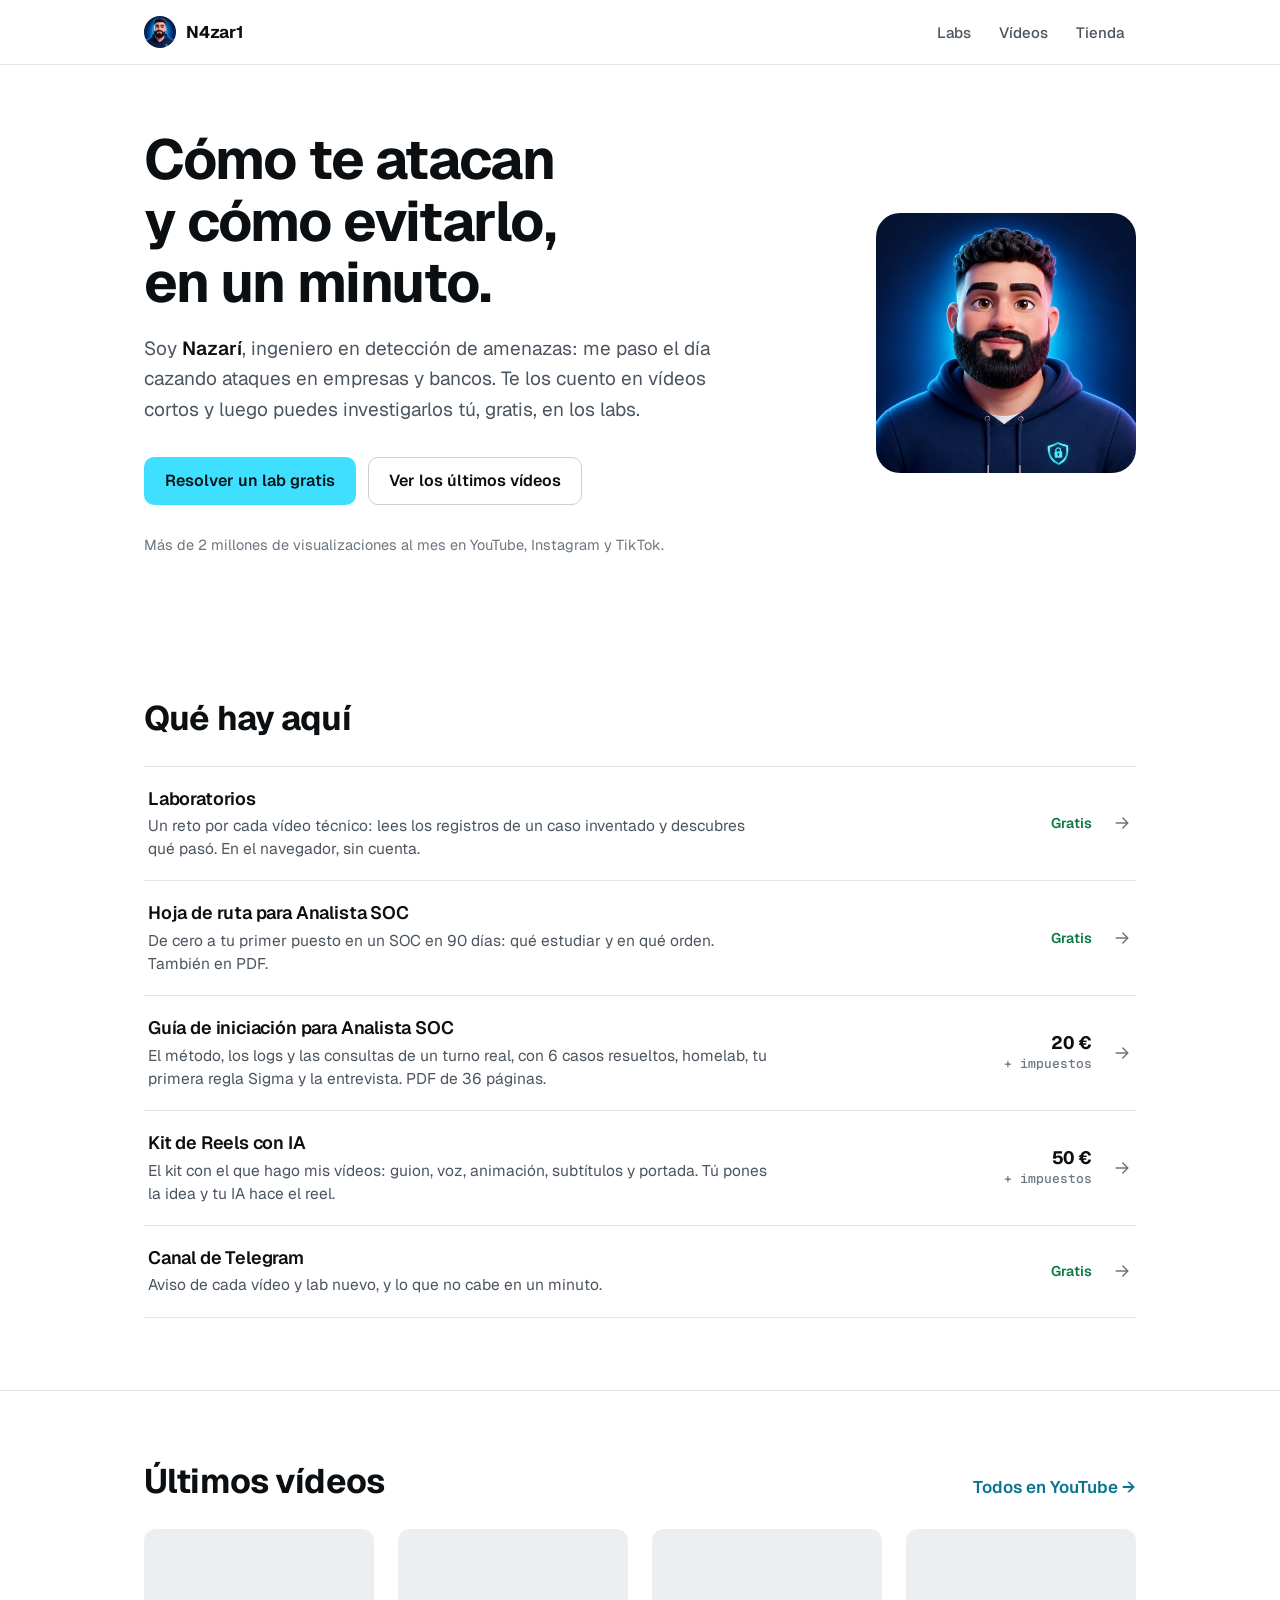
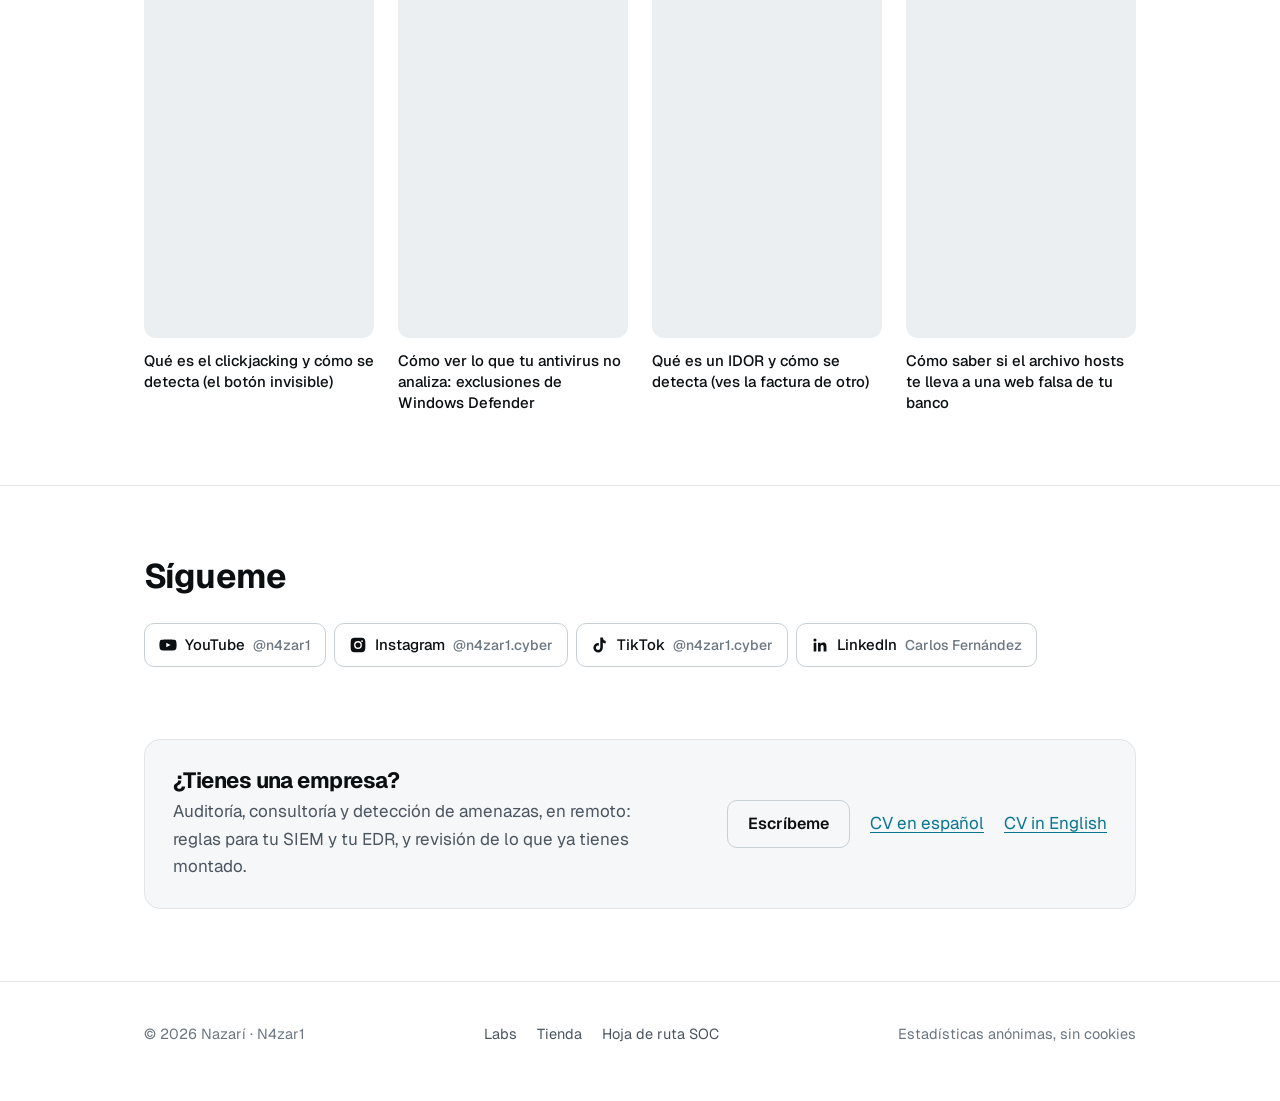
==== commit f5c01559: "Rediseño sencillo: fondo blanco o negro según el sistema y cian de acento Co-Authored-By: Claude Opu" ====
--- a/index.html
+++ b/index.html
@@ -10,75 +10,54 @@
 <meta property="og:description" content="Cómo te atacan y cómo evitarlo, en un minuto. Vídeos, laboratorios gratis y tienda.">
 <meta property="og:type" content="website">
 <meta property="og:image" content="https://n4zar1.com/assets/avatar.jpg">
-<meta name="theme-color" content="#040a1c">
+<meta name="theme-color" content="#ffffff" media="(prefers-color-scheme: light)">
+<meta name="theme-color" content="#0a0a0a" media="(prefers-color-scheme: dark)">
 <link rel="icon" type="image/png" href="assets/favicon.png">
 <link rel="preconnect" href="https://fonts.googleapis.com">
 <link rel="preconnect" href="https://fonts.gstatic.com" crossorigin>
-<link rel="stylesheet" href="https://fonts.googleapis.com/css2?family=Archivo:wdth,wght@62..125,500..900&family=DM+Sans:opsz,wght@9..40,400..700&family=JetBrains+Mono:wght@500;700&display=swap">
-<link rel="stylesheet" href="assets/cian.css">
+<link rel="stylesheet" href="https://fonts.googleapis.com/css2?family=Geist:wght@400..700&family=Geist+Mono:wght@400;500&display=swap">
+<link rel="stylesheet" href="assets/n4.css">
 <style>
-  .portada { padding: 36px 0 70px; }
-  .portada .envoltura { display: grid; grid-template-columns: 1.2fr .8fr; gap: 48px; align-items: center; }
-  .portada h1 { font-size: clamp(50px, 8vw, 108px); margin-bottom: 24px; }
-  .portada p { font-size: 20px; max-width: 46ch; }
-  .portada p b { background: var(--blanco); padding: 0 6px; border-radius: 4px; }
-  .portada .acciones { display: flex; flex-wrap: wrap; gap: 14px; margin-top: 30px; }
-  .avatar { position: relative; justify-self: center; }
-  .avatar img { width: min(340px, 70vw); aspect-ratio: 1; object-fit: cover; border: var(--borde); border-radius: 32px; box-shadow: 12px 12px 0 var(--negro); transform: rotate(3deg); }
-  .avatar .etiqueta { position: absolute; left: -24px; bottom: 26px; background: var(--negro); color: var(--cian); font: 700 14px/1.2 "JetBrains Mono", monospace; padding: 12px 14px; border-radius: 10px; transform: rotate(-4deg); }
-  .caminos { display: grid; grid-template-columns: 1.3fr 1fr 1fr; gap: 22px; }
-  .camino { display: flex; flex-direction: column; }
-  .camino p { margin-bottom: 18px; }
-  .camino .pasos { margin-top: auto; display: grid; gap: 10px; justify-items: start; }
-  .camino .enl { font-weight: 800; text-decoration: none; border-bottom: 3px solid var(--negro); }
-  .camino.principal { background: var(--negro); color: var(--cian); }
-  .camino.principal .tipo { background: var(--cian); color: var(--negro); border-color: var(--cian); }
-  .camino.principal .boton { background: var(--cian); color: var(--negro); border-color: var(--cian); box-shadow: 4px 4px 0 var(--blanco); }
-  .camino.principal .enl { border-color: var(--cian); }
-  .destacado { display: grid; grid-template-columns: .9fr 1.1fr; border: var(--borde); border-radius: 26px; overflow: hidden; box-shadow: 10px 10px 0 var(--negro); background: var(--blanco); }
-  .destacado .img { border-right: var(--borde); background: #000; }
-  .destacado .img img { width: 100%; height: 100%; object-fit: cover; }
-  .destacado .info { padding: 36px; display: flex; flex-direction: column; gap: 16px; }
-  .destacado h3 { font-size: 36px; }
-  .destacado ul { list-style: none; display: grid; gap: 8px; }
-  .destacado li { padding-left: 26px; position: relative; }
-  .destacado li::before { content: "✓"; position: absolute; left: 0; font-weight: 900; }
-  .destacado .acciones { display: flex; flex-wrap: wrap; gap: 12px; }
-  .kit { display: grid; grid-template-columns: 220px 1fr auto; gap: 24px; align-items: center; margin-top: 24px; }
-  .kit img { border: var(--borde); border-radius: 14px; }
-  .kit h3 { font-size: 26px; margin-bottom: 6px; }
-  .kit .flecha { font: 900 40px/1 "Archivo", sans-serif; }
-  .vids { display: grid; grid-template-columns: repeat(4, 1fr); gap: 20px; }
-  .vid { display: block; text-decoration: none; background: var(--blanco); border: var(--borde); border-radius: 18px; overflow: hidden; box-shadow: 5px 5px 0 var(--negro); transition: transform .15s, box-shadow .15s; }
-  .vid:hover { transform: translate(-2px, -2px); box-shadow: 7px 7px 0 var(--negro); }
-  .vid .th { aspect-ratio: 9 / 16; background: #000 center / cover no-repeat; border-bottom: var(--borde); }
-  .vid b { display: block; padding: 14px; font: 800 15px/1.3 "Archivo", sans-serif; color: var(--negro); }
-  .negro .vid { border-color: var(--cian); box-shadow: 5px 5px 0 var(--cian); }
-  .dos { display: grid; grid-template-columns: 1fr 1fr; gap: 28px; }
-  .filas { display: grid; gap: 14px; }
-  .fila { display: flex; align-items: center; gap: 16px; text-decoration: none; background: var(--blanco); border: var(--borde); border-radius: 16px; padding: 16px 18px; box-shadow: 4px 4px 0 var(--negro); transition: transform .15s, box-shadow .15s; }
-  a.fila:hover { transform: translate(-2px, -2px); box-shadow: 6px 6px 0 var(--negro); }
-  .fila > div { flex: 1; }
-  .fila b { font: 800 19px/1.2 "Archivo", sans-serif; }
-  .fila p { font-size: 15px; margin-top: 4px; }
-  .fila .der { font: 700 14px/1 "JetBrains Mono", monospace; white-space: nowrap; }
-  .fila svg { width: 26px; height: 26px; flex: none; fill: currentColor; }
-  .empresas { display: grid; grid-template-columns: 1.2fr .8fr; gap: 28px; align-items: center; }
-  .empresas p { font-size: 19px; }
-  .empresas .enlaces { display: grid; gap: 14px; justify-items: start; }
-  .empresas .enlaces a:not(.boton) { color: var(--cian); font-weight: 800; }
-  .empresas .boton { background: var(--cian); color: var(--negro); border-color: var(--cian); box-shadow: 5px 5px 0 var(--blanco); }
-  @media (max-width: 960px) {
-    .portada .envoltura, .destacado, .dos, .empresas { grid-template-columns: 1fr; }
-    .destacado .img { border-right: 0; border-bottom: var(--borde); max-height: 380px; }
-    .caminos { grid-template-columns: 1fr; }
-    .vids { grid-template-columns: 1fr 1fr; }
-    .kit { grid-template-columns: 1fr; }
+  .portada { padding: 64px 0 72px; }
+  .portada .envoltura { display: grid; grid-template-columns: minmax(0, 1fr) 260px; gap: 56px; align-items: center; }
+  .portada h1 { max-width: 15ch; margin-bottom: 20px; }
+  .portada .intro { font-size: 19px; color: var(--texto2); max-width: 46ch; }
+  .portada .intro b { color: var(--texto); font-weight: 600; }
+  .portada .acciones { display: flex; flex-wrap: wrap; gap: 12px; margin-top: 32px; }
+  .portada .dato { margin-top: 28px; font-size: 14.5px; color: var(--texto3); }
+  .foto { justify-self: end; }
+  .foto img { width: 260px; height: auto; aspect-ratio: 1; object-fit: cover; border-radius: 24px; }
+  .fila .der .precio { justify-content: flex-end; }
+  .fila .der .precio small { text-align: right; }
+  .fila .gratis { color: var(--ok); font-family: var(--sans); font-weight: 600; }
+  .vids { display: grid; grid-template-columns: repeat(4, minmax(0, 1fr)); gap: 24px; }
+  .vid { text-decoration: none; color: var(--texto); }
+  .vid .th { aspect-ratio: 9 / 16; border-radius: 12px; background: var(--superficie2) center / cover no-repeat; transition: opacity var(--t); }
+  .vid:hover .th { opacity: .88; }
+  .vid b { display: block; margin-top: 12px; font: 500 15px/1.4 var(--sans); }
+  .vid:hover b { text-decoration: underline; text-underline-offset: 3px; }
+  .redes { display: flex; flex-wrap: wrap; gap: 8px; }
+  .red { display: inline-flex; align-items: center; gap: 8px; min-height: 44px; padding: 0 14px; border: 1px solid var(--linea2); border-radius: 10px; color: var(--texto); text-decoration: none; font-weight: 500; font-size: 15px; transition: background-color var(--t); }
+  .red:hover { background: var(--superficie); }
+  .red svg { width: 18px; height: 18px; fill: currentColor; }
+  .red span { color: var(--texto3); font-size: 14px; }
+  .empresas { display: grid; grid-template-columns: minmax(0, 1fr) auto; gap: 24px 48px; align-items: center; padding: 28px; border: 1px solid var(--linea); border-radius: 16px; background: var(--superficie); }
+  .empresas h2 { font-size: 22px; margin-bottom: 6px; }
+  .empresas p { color: var(--texto2); max-width: 60ch; }
+  .empresas .enlaces { display: flex; flex-wrap: wrap; align-items: center; gap: 12px 20px; }
+  @media (max-width: 860px) {
+    .portada { padding: 40px 0 56px; }
+    .portada .envoltura { grid-template-columns: 1fr; gap: 28px; }
+    .foto { grid-row: 1; justify-self: start; }
+    .foto img { width: 88px; height: auto; border-radius: 50%; }
+    .fila .der .precio { justify-content: flex-start; }
+    .fila .der .precio small { text-align: left; }
+    .vids { grid-template-columns: repeat(2, minmax(0, 1fr)); gap: 20px 16px; }
+    .empresas { grid-template-columns: 1fr; }
   }
-  @media (max-width: 600px) {
+  @media (max-width: 640px) {
+    .portada .intro { font-size: 17.5px; }
     .portada .acciones .boton { flex: 1 1 100%; }
-    .destacado .info { padding: 24px; }
-    .avatar .etiqueta { left: 0; }
   }
 </style>
 </head>
@@ -86,12 +65,11 @@
 
 <header class="barra">
   <div class="envoltura">
-    <a class="marca" href="./"><img src="assets/avatar.jpg" alt="" width="42" height="42">N4zar1</a>
+    <a class="marca" href="./"><img src="assets/avatar.jpg" alt="" width="32" height="32">N4zar1</a>
     <nav aria-label="Principal">
       <a id="labsNav" data-goatcounter-click="nav-labs" href="https://labs.n4zar1.com">Labs</a>
+      <a class="opc" href="#videos">Vídeos</a>
       <a data-goatcounter-click="nav-tienda" href="https://tienda.n4zar1.com">Tienda</a>
-      <a href="#videos">Vídeos</a>
-      <a class="boton" data-goatcounter-click="nav-empiezo" href="#caminos">¿Por dónde empiezo?</a>
     </nav>
   </div>
 </header>
@@ -100,124 +78,85 @@
   <section class="portada">
     <div class="envoltura">
       <div>
-        <span class="pegatina">&gt; threat_detection --en_1_minuto</span>
-        <h1>Cómo te atacan <mark>y cómo evitarlo.</mark></h1>
-        <p>Soy <b>Nazarí</b>, ingeniero en detección de amenazas. Me paso el día cazando ataques en empresas y bancos, y aquí te los cuento en un minuto. Luego puedes investigarlos tú en los labs.</p>
+        <h1>Cómo te atacan y cómo evitarlo, en un minuto.</h1>
+        <p class="intro">Soy <b>Nazarí</b>, ingeniero en detección de amenazas: me paso el día cazando ataques en empresas y bancos. Te los cuento en vídeos cortos y luego puedes investigarlos tú, gratis, en los labs.</p>
         <div class="acciones">
-          <a class="boton" href="#caminos">Elige por dónde empezar ↓</a>
-          <a class="boton claro" data-goatcounter-click="hero-telegram" href="https://t.me/+G8XGoQegW34wZTlk" target="_blank" rel="noopener">Canal de Telegram</a>
+          <a class="boton" id="labsHero" data-goatcounter-click="hero-labs" href="https://labs.n4zar1.com">Resolver un lab gratis</a>
+          <a class="boton claro" href="#videos">Ver los últimos vídeos</a>
         </div>
-      </div>
-      <div class="avatar"><img src="assets/avatar.jpg" alt="Nazarí (N4zar1)" width="340" height="340"><span class="etiqueta">Detection Engineer</span></div>
-    </div>
-  </section>
-
-  <div class="cinta" aria-hidden="true"><div class="cinta-pista">
-    <span>Estafas</span><span>Hackeos reales</span><span>Logs de Windows</span><span>Analista SOC</span><span>Labs gratis</span>
-    <span>Estafas</span><span>Hackeos reales</span><span>Logs de Windows</span><span>Analista SOC</span><span>Labs gratis</span>
-  </div></div>
-
-  <section class="bloque" id="caminos" aria-labelledby="t-caminos">
-    <div class="envoltura">
-      <div class="cabeza"><div><p class="antetitulo">// empieza aquí</p><h2 id="t-caminos">¿Qué quieres hacer?</h2></div></div>
-      <div class="caminos">
-        <div class="tarjeta camino principal">
-          <span class="tipo">Carrera</span>
-          <h3>Trabajar en ciberseguridad</h3>
-          <p>Lo que necesitas para tu primer puesto en un SOC: el método de triage, los logs que vas a ver, casos resueltos y cómo preparar el CV y la entrevista. Es lo que hice yo, sin estudios.</p>
-          <div class="pasos">
-            <a class="boton" data-goatcounter-click="camino-trabajo-guia" href="#destacado">Ver la guía para Analista SOC</a>
-            <a class="enl" data-goatcounter-click="camino-trabajo-hoja" href="soc/">O empieza por la hoja de ruta gratis →</a>
-          </div>
+        <p class="dato">Más de 2 millones de visualizaciones al mes en YouTube, Instagram y TikTok.</p>
+      </div>
+      <div class="foto"><img src="assets/avatar.jpg" alt="Nazarí (N4zar1)" width="260" height="260"></div>
+    </div>
+  </section>
+
+  <section class="bloque" id="todo" aria-labelledby="t-todo">
+    <div class="envoltura">
+      <div class="cabeza"><h2 id="t-todo">Qué hay aquí</h2></div>
+      <div class="filas">
+        <a class="fila" id="labsLink" data-goatcounter-click="ir-a-labs" href="https://labs.n4zar1.com">
+          <div><b>Laboratorios</b><p>Un reto por cada vídeo técnico: lees los registros de un caso inventado y descubres qué pasó. En el navegador, sin cuenta.</p></div>
+          <span class="der"><span class="gratis">Gratis</span><br><span id="numLabs"></span></span>
+          <svg class="flecha" viewBox="0 0 24 24" aria-hidden="true"><path d="M5 12h14M13 6l6 6-6 6"/></svg>
+        </a>
+        <a class="fila" data-goatcounter-click="ir-a-soc" href="soc/">
+          <div><b>Hoja de ruta para Analista SOC</b><p>De cero a tu primer puesto en un SOC en 90 días: qué estudiar y en qué orden. También en PDF.</p></div>
+          <span class="der"><span class="gratis">Gratis</span></span>
+          <svg class="flecha" viewBox="0 0 24 24" aria-hidden="true"><path d="M5 12h14M13 6l6 6-6 6"/></svg>
+        </a>
+        <a class="fila" data-goatcounter-click="ir-a-guia" href="https://tienda.n4zar1.com/l/guia-soc">
+          <div><b>Guía de iniciación para Analista SOC</b><p>El método, los logs y las consultas de un turno real, con 6 casos resueltos, homelab, tu primera regla Sigma y la entrevista. PDF de 36 páginas.</p></div>
+          <span class="der"><span class="precio" data-producto="guia-soc" hidden><span class="cifra" data-precio></span><s data-normal hidden></s><span class="dto" data-pildora hidden></span><small>+ impuestos</small></span></span>
+          <svg class="flecha" viewBox="0 0 24 24" aria-hidden="true"><path d="M5 12h14M13 6l6 6-6 6"/></svg>
+        </a>
+        <a class="fila" data-goatcounter-click="ir-a-tienda" href="https://tienda.n4zar1.com/l/kit-reels">
+          <div><b>Kit de Reels con IA</b><p>El kit con el que hago mis vídeos: guion, voz, animación, subtítulos y portada. Tú pones la idea y tu IA hace el reel.</p></div>
+          <span class="der"><span class="precio" data-producto="kit-reels" hidden><span class="cifra" data-precio></span><s data-normal hidden></s><span class="dto" data-pildora hidden></span><small>+ impuestos</small></span></span>
+          <svg class="flecha" viewBox="0 0 24 24" aria-hidden="true"><path d="M5 12h14M13 6l6 6-6 6"/></svg>
+        </a>
+        <a class="fila" data-goatcounter-click="red-telegram" href="https://t.me/+G8XGoQegW34wZTlk" target="_blank" rel="noopener">
+          <div><b>Canal de Telegram</b><p>Aviso de cada vídeo y lab nuevo, y lo que no cabe en un minuto.</p></div>
+          <span class="der"><span class="gratis">Gratis</span></span>
+          <svg class="flecha" viewBox="0 0 24 24" aria-hidden="true"><path d="M5 12h14M13 6l6 6-6 6"/></svg>
+        </a>
+      </div>
+    </div>
+  </section>
+
+  <section class="bloque" id="videos" aria-labelledby="t-videos">
+    <div class="envoltura">
+      <div class="cabeza"><h2 id="t-videos">Últimos vídeos</h2><a href="https://www.youtube.com/@n4zar1/shorts" target="_blank" rel="noopener">Todos en YouTube →</a></div>
+      <div class="vids" id="vids">
+        <a class="vid" href="https://www.youtube.com/shorts/ZyejY74RaUc" target="_blank" rel="noopener"><div class="th" style="background-image:url(https://i.ytimg.com/vi/ZyejY74RaUc/oar2.jpg),url(https://i.ytimg.com/vi/ZyejY74RaUc/hqdefault.jpg)"></div><b>Qué es el clickjacking y cómo se detecta (el botón invisible)</b></a>
+        <a class="vid" href="https://www.youtube.com/shorts/5Lf3hUwjXnI" target="_blank" rel="noopener"><div class="th" style="background-image:url(https://i.ytimg.com/vi/5Lf3hUwjXnI/oar2.jpg),url(https://i.ytimg.com/vi/5Lf3hUwjXnI/hqdefault.jpg)"></div><b>Cómo ver lo que tu antivirus no analiza: exclusiones de Windows Defender</b></a>
+      </div>
+    </div>
+  </section>
+
+  <section class="bloque" aria-labelledby="t-redes">
+    <div class="envoltura">
+      <div class="cabeza"><h2 id="t-redes">Sígueme</h2></div>
+      <nav class="redes" aria-label="Redes sociales">
+        <a class="red" data-goatcounter-click="red-youtube" href="https://www.youtube.com/@n4zar1" target="_blank" rel="noopener"><svg viewBox="0 0 24 24" aria-hidden="true"><path d="M23 7.2a3 3 0 0 0-2.1-2.1C19 4.6 12 4.6 12 4.6s-7 0-8.9.5A3 3 0 0 0 1 7.2 31 31 0 0 0 .5 12a31 31 0 0 0 .5 4.8 3 3 0 0 0 2.1 2.1c1.9.5 8.9.5 8.9.5s7 0 8.9-.5a3 3 0 0 0 2.1-2.1 31 31 0 0 0 .5-4.8 31 31 0 0 0-.5-4.8zM9.7 15.1V8.9L15.4 12l-5.7 3.1z"/></svg>YouTube <span>@n4zar1</span></a>
+        <a class="red" data-goatcounter-click="red-instagram" href="https://www.instagram.com/n4zar1.cyber/" target="_blank" rel="noopener"><svg viewBox="0 0 24 24" aria-hidden="true"><path d="M12 2.2c3.2 0 3.6 0 4.8.1 3.2.1 4.8 1.7 4.9 4.9.1 1.3.1 1.6.1 4.8s0 3.6-.1 4.8c-.1 3.2-1.7 4.8-4.9 4.9-1.3.1-1.6.1-4.8.1s-3.6 0-4.8-.1c-3.3-.1-4.8-1.7-4.9-4.9C2.2 15.6 2.2 15.2 2.2 12s0-3.6.1-4.8C2.4 3.9 4 2.4 7.2 2.3 8.4 2.2 8.8 2.2 12 2.2zm0 4.6a5.2 5.2 0 1 0 0 10.4 5.2 5.2 0 0 0 0-10.4zm0 8.6a3.4 3.4 0 1 1 0-6.8 3.4 3.4 0 0 1 0 6.8zm5.4-9.9a1.2 1.2 0 1 0 0 2.4 1.2 1.2 0 0 0 0-2.4z"/></svg>Instagram <span>@n4zar1.cyber</span></a>
+        <a class="red" data-goatcounter-click="red-tiktok" href="https://www.tiktok.com/@n4zar1.cyber" target="_blank" rel="noopener"><svg viewBox="0 0 24 24" aria-hidden="true"><path d="M19.6 6.7a4.8 4.8 0 0 1-3.8-4.2V2h-3.4v13.7a2.9 2.9 0 1 1-2-2.8V9.4a6.3 6.3 0 1 0 5.4 6.3V8.8a8.2 8.2 0 0 0 3.8 1.2V6.7z"/></svg>TikTok <span>@n4zar1.cyber</span></a>
+        <a class="red" data-goatcounter-click="red-linkedin" href="https://linkedin.com/in/n4zar1" target="_blank" rel="noopener"><svg viewBox="0 0 24 24" aria-hidden="true"><path d="M20.4 20.5h-3.6v-5.6c0-1.3 0-3-1.8-3s-2.1 1.4-2.1 2.9v5.7H9.4V9h3.4v1.6h.1a3.7 3.7 0 0 1 3.4-1.9c3.6 0 4.3 2.4 4.3 5.5v6.3zM5.3 7.4a2.1 2.1 0 1 1 0-4.2 2.1 2.1 0 0 1 0 4.2zM7.1 20.5H3.6V9h3.5v11.5z"/></svg>LinkedIn <span>Carlos Fernández</span></a>
+      </nav>
+    </div>
+  </section>
+
+  <section class="bloque" aria-labelledby="t-empresas" style="padding-top:0;border-top:0">
+    <div class="envoltura">
+      <div class="empresas">
+        <div>
+          <h2 id="t-empresas">¿Tienes una empresa?</h2>
+          <p>Auditoría, consultoría y detección de amenazas, en remoto: reglas para tu SIEM y tu EDR, y revisión de lo que ya tienes montado.</p>
         </div>
-        <div class="tarjeta camino">
-          <span class="tipo">Seguridad</span>
-          <h3>Protegerme</h3>
-          <p>Casos reales contados en un minuto, y labs gratis para investigarlos tú desde el navegador.</p>
-          <div class="pasos">
-            <a class="enl" id="labsCamino" data-goatcounter-click="camino-labs" href="https://labs.n4zar1.com">Resolver un lab <span id="numLabs"></span> →</a>
-            <a class="enl" href="#videos">Últimos vídeos →</a>
-          </div>
+        <div class="enlaces">
+          <a class="boton claro" href="mailto:n4zar1.cyber@gmail.com">Escríbeme</a>
+          <a href="cv/">CV en español</a>
+          <a href="cv/es.html">CV in English</a>
         </div>
-        <div class="tarjeta camino">
-          <span class="tipo">Contenido</span>
-          <h3>Hacer vídeos como estos</h3>
-          <p>El kit con el que hago los míos: tú pones la idea y tu IA hace el reel.</p>
-          <div class="pasos"><a class="enl" data-goatcounter-click="camino-kit" href="https://tienda.n4zar1.com/l/kit-reels">Ver el kit →</a></div>
-        </div>
-      </div>
-    </div>
-  </section>
-
-  <section class="bloque" id="destacado" aria-labelledby="t-destacado" style="padding-top:0">
-    <div class="envoltura">
-      <div class="cabeza"><div><p class="antetitulo">// destacado</p><h2 id="t-destacado">La guía SOC.</h2></div><a href="https://tienda.n4zar1.com" data-goatcounter-click="ver-tienda">Ver la tienda →</a></div>
-      <article class="destacado">
-        <a class="img" href="https://tienda.n4zar1.com/l/guia-soc" tabindex="-1" data-goatcounter-click="destacado-imagen"><img src="https://public-files.gumroad.com/f5x978rpgbp6193sf40t9es7k66h" alt="Portada de la Guía de iniciación para Analista SOC" width="600" height="600" loading="lazy"></a>
-        <div class="info">
-          <span class="tipo" style="align-self:flex-start">Guía PDF</span>
-          <h3>Guía de iniciación para Analista SOC</h3>
-          <p>El método, los logs, las consultas y los casos resueltos que usa un analista en su turno.</p>
-          <ul><li>6 casos resueltos con sus logs</li><li>Consultas en KQL, SPL y ES|QL</li><li>Homelab, tu primera regla Sigma, portafolio y entrevista</li></ul>
-          <div class="precio" data-producto="guia-soc" hidden><span class="cifra" data-precio></span><s data-normal hidden></s><span class="dto" data-pildora hidden></span><small>+ impuestos · PDF de 36 páginas · descarga inmediata</small></div>
-          <div class="acciones">
-            <a class="boton" data-goatcounter-click="destacado-comprar" href="https://n4zar1.gumroad.com/l/guia-soc?wanted=true" data-gumroad-overlay-checkout="true">Comprar</a>
-            <a class="boton claro" data-goatcounter-click="destacado-ver" href="https://tienda.n4zar1.com/l/guia-soc">Qué incluye</a>
-          </div>
-        </div>
-      </article>
-      <a class="tarjeta kit" href="https://tienda.n4zar1.com/l/kit-reels" data-goatcounter-click="ir-a-tienda">
-        <img src="https://public-files.gumroad.com/zn9dpjuc7xu7vs3l7pgffby03h0m" alt="" width="1280" height="720" loading="lazy">
-        <div><h3>Kit de Reels con IA</h3><p>Guion, voz, animación 3D, subtítulos y portada. Analiza tu nicho y sirve para cualquier tema.</p>
-          <div class="precio" data-producto="kit-reels" hidden style="margin-top:10px"><span class="cifra" data-precio style="font-size:30px"></span><s data-normal hidden></s><span class="dto" data-pildora hidden></span><small>+ impuestos</small></div></div>
-        <span class="flecha">→</span>
-      </a>
-    </div>
-  </section>
-
-  <section class="bloque negro" id="videos" aria-labelledby="t-videos">
-    <div class="envoltura">
-      <div class="cabeza"><div><p class="antetitulo">// en un minuto</p><h2 id="t-videos">Últimos vídeos</h2></div><a href="https://www.youtube.com/@n4zar1/shorts" target="_blank" rel="noopener">Todos en YouTube →</a></div>
-      <div class="vids" id="vids">
-        <a class="vid" href="https://www.youtube.com/shorts/SetfaLckmMs" target="_blank" rel="noopener"><div class="th" style="background-image:url(https://i.ytimg.com/vi/SetfaLckmMs/oar2.jpg),url(https://i.ytimg.com/vi/SetfaLckmMs/hqdefault.jpg)"></div><b>Este «No soy un robot» te HACKEA Descúbrelo en 1 minuto</b></a>
-        <a class="vid" href="https://www.youtube.com/shorts/5ofZLCuWKWc" target="_blank" rel="noopener"><div class="th" style="background-image:url(https://i.ytimg.com/vi/5ofZLCuWKWc/oar2.jpg),url(https://i.ytimg.com/vi/5ofZLCuWKWc/hqdefault.jpg)"></div><b>Este programa de Windows DESCARGA malware ¿Lo tienes?</b></a>
-      </div>
-    </div>
-  </section>
-
-  <section class="bloque">
-    <div class="envoltura dos">
-      <div>
-        <div class="cabeza"><div><p class="antetitulo">// sin pagar</p><h2 id="t-gratis">Gratis</h2></div></div>
-        <div class="filas">
-          <a class="fila" id="labsLink" data-goatcounter-click="ir-a-labs" href="https://labs.n4zar1.com"><div><b>Laboratorios</b><p>Investiga intrusiones, caza dominios falsos y lee registros de Windows, desde el navegador.</p></div><span class="der">→</span></a>
-          <a class="fila" data-goatcounter-click="ir-a-soc" href="soc/"><div><b>Hoja de ruta SOC</b><p>De 0 a Analista SOC L1 en 90 días: qué estudiar y en qué orden. También en PDF.</p></div><span class="der">→</span></a>
-          <a class="fila" data-goatcounter-click="red-telegram" href="https://t.me/+G8XGoQegW34wZTlk" target="_blank" rel="noopener"><div><b>Canal de Telegram</b><p>Avisos de vídeos y labs nuevos, y lo que no cabe en un minuto.</p></div><span class="der">→</span></a>
-        </div>
-      </div>
-      <nav aria-labelledby="t-redes">
-        <div class="cabeza"><div><p class="antetitulo">// sígueme</p><h2 id="t-redes">Redes</h2></div></div>
-        <div class="filas">
-          <a class="fila" data-goatcounter-click="red-youtube" href="https://www.youtube.com/@n4zar1" target="_blank" rel="noopener"><svg viewBox="0 0 24 24" aria-hidden="true"><path d="M23 7.2a3 3 0 0 0-2.1-2.1C19 4.6 12 4.6 12 4.6s-7 0-8.9.5A3 3 0 0 0 1 7.2 31 31 0 0 0 .5 12a31 31 0 0 0 .5 4.8 3 3 0 0 0 2.1 2.1c1.9.5 8.9.5 8.9.5s7 0 8.9-.5a3 3 0 0 0 2.1-2.1 31 31 0 0 0 .5-4.8 31 31 0 0 0-.5-4.8zM9.7 15.1V8.9L15.4 12l-5.7 3.1z"/></svg><div><b>YouTube</b></div><span class="der">@n4zar1</span></a>
-          <a class="fila" data-goatcounter-click="red-instagram" href="https://www.instagram.com/n4zar1.cyber/" target="_blank" rel="noopener"><svg viewBox="0 0 24 24" aria-hidden="true"><path d="M12 2.2c3.2 0 3.6 0 4.8.1 3.2.1 4.8 1.7 4.9 4.9.1 1.3.1 1.6.1 4.8s0 3.6-.1 4.8c-.1 3.2-1.7 4.8-4.9 4.9-1.3.1-1.6.1-4.8.1s-3.6 0-4.8-.1c-3.3-.1-4.8-1.7-4.9-4.9C2.2 15.6 2.2 15.2 2.2 12s0-3.6.1-4.8C2.4 3.9 4 2.4 7.2 2.3 8.4 2.2 8.8 2.2 12 2.2zm0 4.6a5.2 5.2 0 1 0 0 10.4 5.2 5.2 0 0 0 0-10.4zm0 8.6a3.4 3.4 0 1 1 0-6.8 3.4 3.4 0 0 1 0 6.8zm5.4-9.9a1.2 1.2 0 1 0 0 2.4 1.2 1.2 0 0 0 0-2.4z"/></svg><div><b>Instagram</b></div><span class="der">@n4zar1.cyber</span></a>
-          <a class="fila" data-goatcounter-click="red-tiktok" href="https://www.tiktok.com/@n4zar1.cyber" target="_blank" rel="noopener"><svg viewBox="0 0 24 24" aria-hidden="true"><path d="M19.6 6.7a4.8 4.8 0 0 1-3.8-4.2V2h-3.4v13.7a2.9 2.9 0 1 1-2-2.8V9.4a6.3 6.3 0 1 0 5.4 6.3V8.8a8.2 8.2 0 0 0 3.8 1.2V6.7z"/></svg><div><b>TikTok</b></div><span class="der">@n4zar1.cyber</span></a>
-          <a class="fila" data-goatcounter-click="red-linkedin" href="https://linkedin.com/in/n4zar1" target="_blank" rel="noopener"><svg viewBox="0 0 24 24" aria-hidden="true"><path d="M20.4 20.5h-3.6v-5.6c0-1.3 0-3-1.8-3s-2.1 1.4-2.1 2.9v5.7H9.4V9h3.4v1.6h.1a3.7 3.7 0 0 1 3.4-1.9c3.6 0 4.3 2.4 4.3 5.5v6.3zM5.3 7.4a2.1 2.1 0 1 1 0-4.2 2.1 2.1 0 0 1 0 4.2zM7.1 20.5H3.6V9h3.5v11.5z"/></svg><div><b>LinkedIn</b></div><span class="der">Carlos Fernández</span></a>
-        </div>
-      </nav>
-    </div>
-  </section>
-
-  <section class="bloque negro" aria-labelledby="t-empresas">
-    <div class="envoltura empresas">
-      <div>
-        <p class="antetitulo">// empresas</p>
-        <h2 id="t-empresas" style="font-size:clamp(34px,4.6vw,56px);margin-bottom:16px">Auditoría, consultoría y detección de amenazas</h2>
-        <p>Trabajo como autónomo y en remoto: reglas de detección para tu SIEM y tu EDR, y revisión de lo que ya tienes montado.</p>
-      </div>
-      <div class="enlaces">
-        <a class="boton" href="mailto:n4zar1.cyber@gmail.com">Escríbeme</a>
-        <a href="cv/">CV en español →</a>
-        <a href="cv/es.html">CV in English →</a>
       </div>
     </div>
   </section>
@@ -226,7 +165,7 @@
 <footer class="pie">
   <div class="envoltura">
     <span>© <span id="yr">2026</span> Nazarí · N4zar1</span>
-    <nav><a href="https://tienda.n4zar1.com">Tienda</a><a href="https://labs.n4zar1.com">Labs</a><a href="soc/">Hoja de ruta SOC</a></nav>
+    <nav aria-label="Pie"><a href="https://labs.n4zar1.com" id="labsPie">Labs</a><a href="https://tienda.n4zar1.com">Tienda</a><a href="soc/">Hoja de ruta SOC</a></nav>
     <span>Estadísticas anónimas, sin cookies</span>
   </div>
 </footer>
@@ -236,7 +175,7 @@
 // En la vista previa local (sin dominio) los enlaces a los labs apuntan a la carpeta local.
 const local = !/n4zar1\.com$/.test(location.hostname);
 const LABS_URL = local ? '../labs/' : 'https://labs.n4zar1.com/';
-if (local) ['labsLink', 'labsNav', 'labsCamino'].forEach(id => document.getElementById(id).href = LABS_URL + 'index.html');
+if (local) ['labsLink', 'labsNav', 'labsHero', 'labsPie'].forEach(id => document.getElementById(id).href = LABS_URL + 'index.html');
 // Últimos vídeos: una GitHub Action actualiza videos.json cada 30 min desde el feed de YouTube.
 fetch('videos.json?t=' + Date.now()).then(r => r.json()).then(vs => {
   const box = document.getElementById('vids');
@@ -255,13 +194,19 @@
 // descuento automático aplicado, y el normal si hay descuento. Sin impuestos, como en Gumroad.
 const euros = (n) => n.toLocaleString('es-ES', { minimumFractionDigits: n % 1 ? 2 : 0, maximumFractionDigits: 2 }) + ' €';
 fetch('https://datoaldia-api.es-estafa-bot.workers.dev/precios').then(r => r.ok ? r.json() : Promise.reject()).catch(() => fetch('precios.json?t=' + Date.now()).then(r => r.json())).then(todos => {
+  const lista = todos.productos || todos;   // el Worker envía { pais, productos }; precios.json, los productos
+  const moneda = (n, m) => n.toLocaleString('es', { style: 'currency', currency: m, maximumFractionDigits: 0 });
   document.querySelectorAll('[data-producto]').forEach(caja => {
-    const p = todos[caja.dataset.producto];
+    const p = lista[caja.dataset.producto];
     if (!p) return;
-    caja.querySelector('[data-precio]').textContent = euros(p.precio);
+    // En otro país: precio aproximado en su moneda, y el que se cobra (euros) en la línea de abajo.
+    const loc = p.local;
+    caja.querySelector('[data-precio]').textContent = loc ? '≈ ' + moneda(loc.precio, loc.moneda) : euros(p.precio);
+    const nota = caja.querySelector('small');
+    if (loc && nota) nota.textContent = 'Se cobra ' + euros(p.precio) + ' + impuestos';
     if (p.normal && p.normal > p.precio) {
       const s = caja.querySelector('[data-normal]'), d = caja.querySelector('[data-pildora]');
-      s.textContent = euros(p.normal); s.hidden = false;
+      s.textContent = loc && loc.normal ? moneda(loc.normal, loc.moneda) : euros(p.normal); s.hidden = false;
       d.textContent = '−' + Math.round((1 - p.precio / p.normal) * 100) + ' %'; d.hidden = false;
     }
     caja.hidden = false;
@@ -273,11 +218,10 @@
 s.onload = () => {
   if (typeof LABS === 'undefined') return;
   const n = LABS.filter(l => !l.pub || Date.now() >= Date.parse(l.pub)).length;
-  document.getElementById('numLabs').textContent = '· ' + n;
+  document.getElementById('numLabs').textContent = n + ' retos';
 };
 document.head.append(s);
 </script>
-<script src="https://gumroad.com/js/gumroad.js"></script>
 <script data-goatcounter="https://n4zar1.goatcounter.com/count" async src="https://gc.zgo.at/count.js"></script>
 </body>
 </html>
--- a/assets/n4.css
+++ b/assets/n4.css
@@ -0,0 +1,99 @@
+/* Sistema común de n4zar1.com, labs.n4zar1.com y la tienda (4/11/2026).
+   Fondo blanco o negro según el modo del navegador; el cian es el único color de énfasis.
+   En modo claro el cian de texto se oscurece (--acento) para que se lea; los botones usan el cian vivo. */
+:root {
+  color-scheme: light dark;
+  --fondo: #ffffff; --superficie: #f5f7f8; --superficie2: #eceff1; --linea: #e2e6e9; --linea2: #c8d0d5;
+  --texto: #0b0f12; --texto2: #4b5560; --texto3: #6b7680;
+  --acento: #0a7590; --cian: #3fe0ff; --cian-h: #22cdee; --sobre-cian: #04161c; --cian-suave: #e3f9fd;
+  --ok: #0b7a40; --aviso: #9a6400; --mal: #c62f3c;
+  --sans: Geist, system-ui, -apple-system, "Segoe UI", Roboto, sans-serif;
+  --mono: "Geist Mono", ui-monospace, Consolas, monospace;
+  --radio: 12px; --t: 160ms cubic-bezier(.2, .7, .2, 1);
+}
+@media (prefers-color-scheme: dark) {
+  :root {
+    --fondo: #0a0a0a; --superficie: #141516; --superficie2: #1c1e20; --linea: #26292c; --linea2: #3a3e42;
+    --texto: #f1f3f4; --texto2: #a9b1b8; --texto3: #7d868d;
+    --acento: #3fe0ff; --cian-suave: #0c2329;
+    --ok: #3ddc84; --aviso: #ffc24b; --mal: #ff6b78;
+  }
+}
+* { box-sizing: border-box; margin: 0; padding: 0; }
+[hidden] { display: none !important; }
+html { scroll-behavior: smooth; }
+body { background: var(--fondo); color: var(--texto); font: 400 17px/1.6 var(--sans); -webkit-font-smoothing: antialiased; }
+a { color: var(--acento); text-underline-offset: 3px; text-decoration-thickness: 1px; }
+img { display: block; max-width: 100%; }
+::selection { background: var(--cian); color: var(--sobre-cian); }
+:focus-visible { outline: 2px solid var(--acento); outline-offset: 3px; border-radius: 4px; }
+code { font: 500 .9em/1.4 var(--mono); background: var(--superficie2); border: 1px solid var(--linea); padding: 1px 6px; border-radius: 5px; }
+
+.envoltura { max-width: 1040px; margin: 0 auto; padding: 0 24px; }
+h1, h2, h3 { font-family: var(--sans); font-weight: 700; letter-spacing: -.025em; line-height: 1.1; text-wrap: balance; }
+h1 { font-size: clamp(36px, 5vw, 56px); }
+h2 { font-size: clamp(26px, 3vw, 34px); }
+h3 { font-size: 20px; letter-spacing: -.015em; }
+.antetitulo { font: 500 13px/1 var(--mono); color: var(--texto3); letter-spacing: .02em; margin-bottom: 10px; }
+
+/* Botones */
+.boton { display: inline-flex; align-items: center; justify-content: center; gap: 8px; min-height: 48px; padding: 0 20px; border-radius: 10px; border: 1px solid transparent; font: 600 16px/1 var(--sans); text-decoration: none; cursor: pointer; background: var(--cian); color: var(--sobre-cian); transition: background-color var(--t), border-color var(--t), transform var(--t); }
+.boton:hover { background: var(--cian-h); }
+.boton:active { transform: translateY(1px); }
+.boton.claro { background: transparent; color: var(--texto); border-color: var(--linea2); }
+.boton.claro:hover { background: var(--superficie); }
+
+/* Barra */
+header.barra { border-bottom: 1px solid var(--linea); }
+header.barra .envoltura { display: flex; align-items: center; justify-content: space-between; gap: 16px; height: 64px; }
+.marca { display: flex; align-items: center; gap: 10px; text-decoration: none; color: var(--texto); font: 700 17px/1 var(--sans); letter-spacing: -.01em; }
+.marca img { width: 32px; height: 32px; border-radius: 50%; object-fit: cover; }
+.marca small { font: 500 12px/1 var(--mono); color: var(--texto3); border: 1px solid var(--linea2); padding: 4px 7px; border-radius: 6px; }
+header.barra nav { display: flex; align-items: center; gap: 4px; }
+header.barra nav a { color: var(--texto2); text-decoration: none; font: 500 15px/1 var(--sans); padding: 9px 12px; border-radius: 8px; transition: color var(--t), background-color var(--t); }
+header.barra nav a:hover, header.barra nav a[aria-current] { color: var(--texto); background: var(--superficie); }
+
+/* Bloques */
+section.bloque { padding: 72px 0; }
+section.bloque + section.bloque { border-top: 1px solid var(--linea); }
+.cabeza { display: flex; flex-wrap: wrap; align-items: baseline; justify-content: space-between; gap: 8px 24px; margin-bottom: 28px; }
+.cabeza p { color: var(--texto2); }
+.cabeza > a { font-weight: 600; text-decoration: none; }
+.cabeza > a:hover { text-decoration: underline; }
+
+/* Lista de filas: el patrón principal (sin tarjetas apiladas) */
+.filas { border-top: 1px solid var(--linea); }
+.fila { display: grid; grid-template-columns: minmax(0, 1fr) auto 20px; align-items: center; gap: 20px; padding: 20px 4px; border-bottom: 1px solid var(--linea); text-decoration: none; color: var(--texto); transition: background-color var(--t); }
+a.fila:hover { background: var(--superficie); }
+.fila b { display: block; font: 600 18px/1.3 var(--sans); letter-spacing: -.01em; }
+.fila p { margin-top: 4px; color: var(--texto2); font-size: 15.5px; line-height: 1.5; max-width: 62ch; }
+.fila .der { font: 500 14px/1.3 var(--mono); color: var(--texto2); text-align: right; white-space: nowrap; }
+.fila svg.flecha { width: 20px; height: 20px; fill: none; stroke: var(--texto3); stroke-width: 1.8; stroke-linecap: round; stroke-linejoin: round; transition: transform var(--t), stroke var(--t); }
+a.fila:hover svg.flecha { transform: translateX(3px); stroke: var(--acento); }
+
+.tipo { display: inline-block; font: 500 12px/1 var(--mono); color: var(--acento); background: var(--cian-suave); padding: 5px 8px; border-radius: 6px; }
+
+/* Precio (los rellena el script desde Gumroad) */
+.precio { display: flex; flex-wrap: wrap; align-items: baseline; gap: 4px 10px; }
+.precio .cifra { font: 700 18px/1 var(--sans); font-variant-numeric: tabular-nums; color: var(--texto); }
+.precio s { font-size: 15px; color: var(--texto3); text-decoration-color: var(--mal); text-decoration-thickness: 2px; }
+.precio .dto { font: 600 12px/1 var(--mono); background: var(--mal); color: var(--fondo); padding: 4px 6px; border-radius: 5px; }
+.precio small { width: 100%; font-size: 13px; color: var(--texto3); }
+
+/* Pie */
+footer.pie { border-top: 1px solid var(--linea); padding: 40px 0 56px; color: var(--texto3); font-size: 14.5px; }
+footer.pie .envoltura { display: flex; flex-wrap: wrap; justify-content: space-between; gap: 16px 32px; align-items: center; }
+footer.pie a { color: var(--texto2); text-decoration: none; }
+footer.pie a:hover { color: var(--texto); text-decoration: underline; }
+footer.pie nav { display: flex; flex-wrap: wrap; gap: 6px 20px; }
+
+@media (max-width: 640px) {
+  body { font-size: 16px; }
+  .envoltura { padding: 0 18px; }
+  section.bloque { padding: 52px 0; }
+  header.barra nav a.opc { display: none; }
+  .fila { grid-template-columns: minmax(0, 1fr) 20px; gap: 8px 14px; }
+  .fila .der { grid-column: 1; grid-row: 2; text-align: left; }
+  .fila svg.flecha { grid-column: 2; grid-row: 1 / span 2; }
+}
+@media (prefers-reduced-motion: reduce) { * { transition: none !important; scroll-behavior: auto !important; } }
